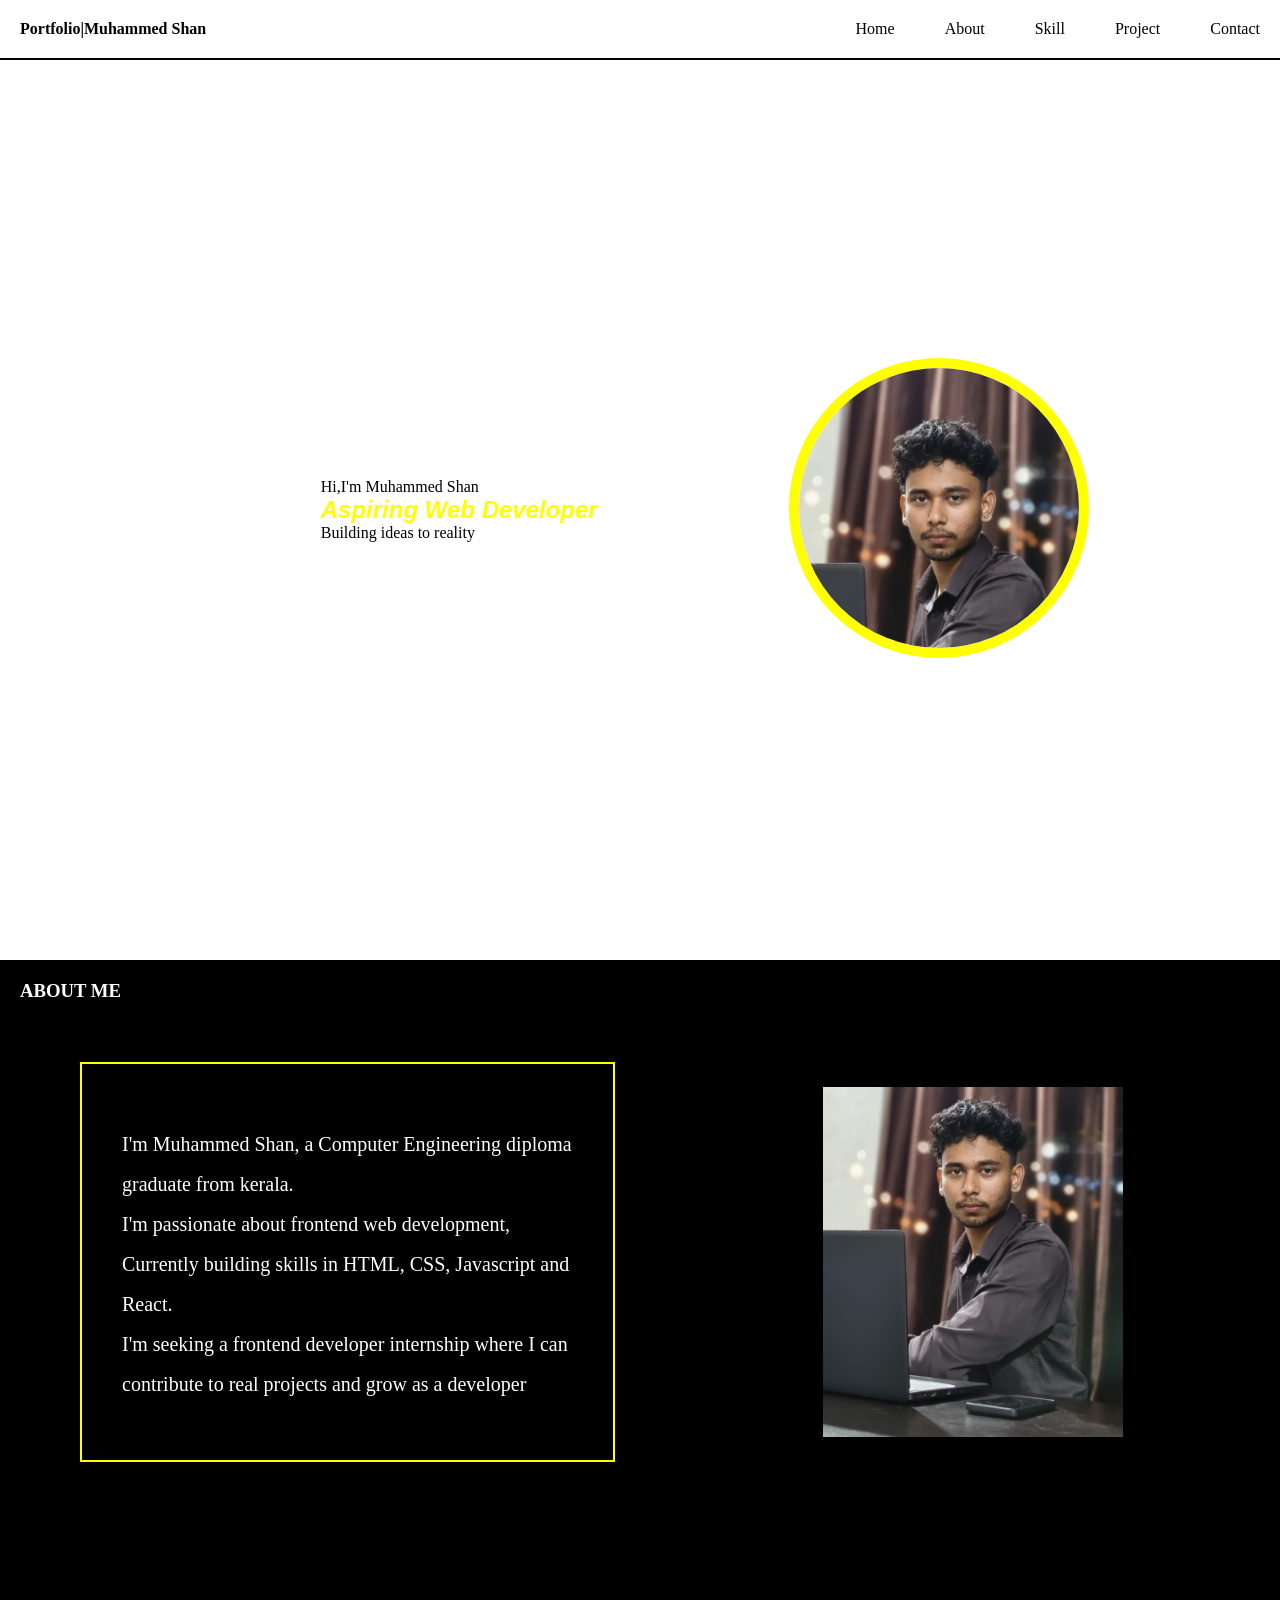
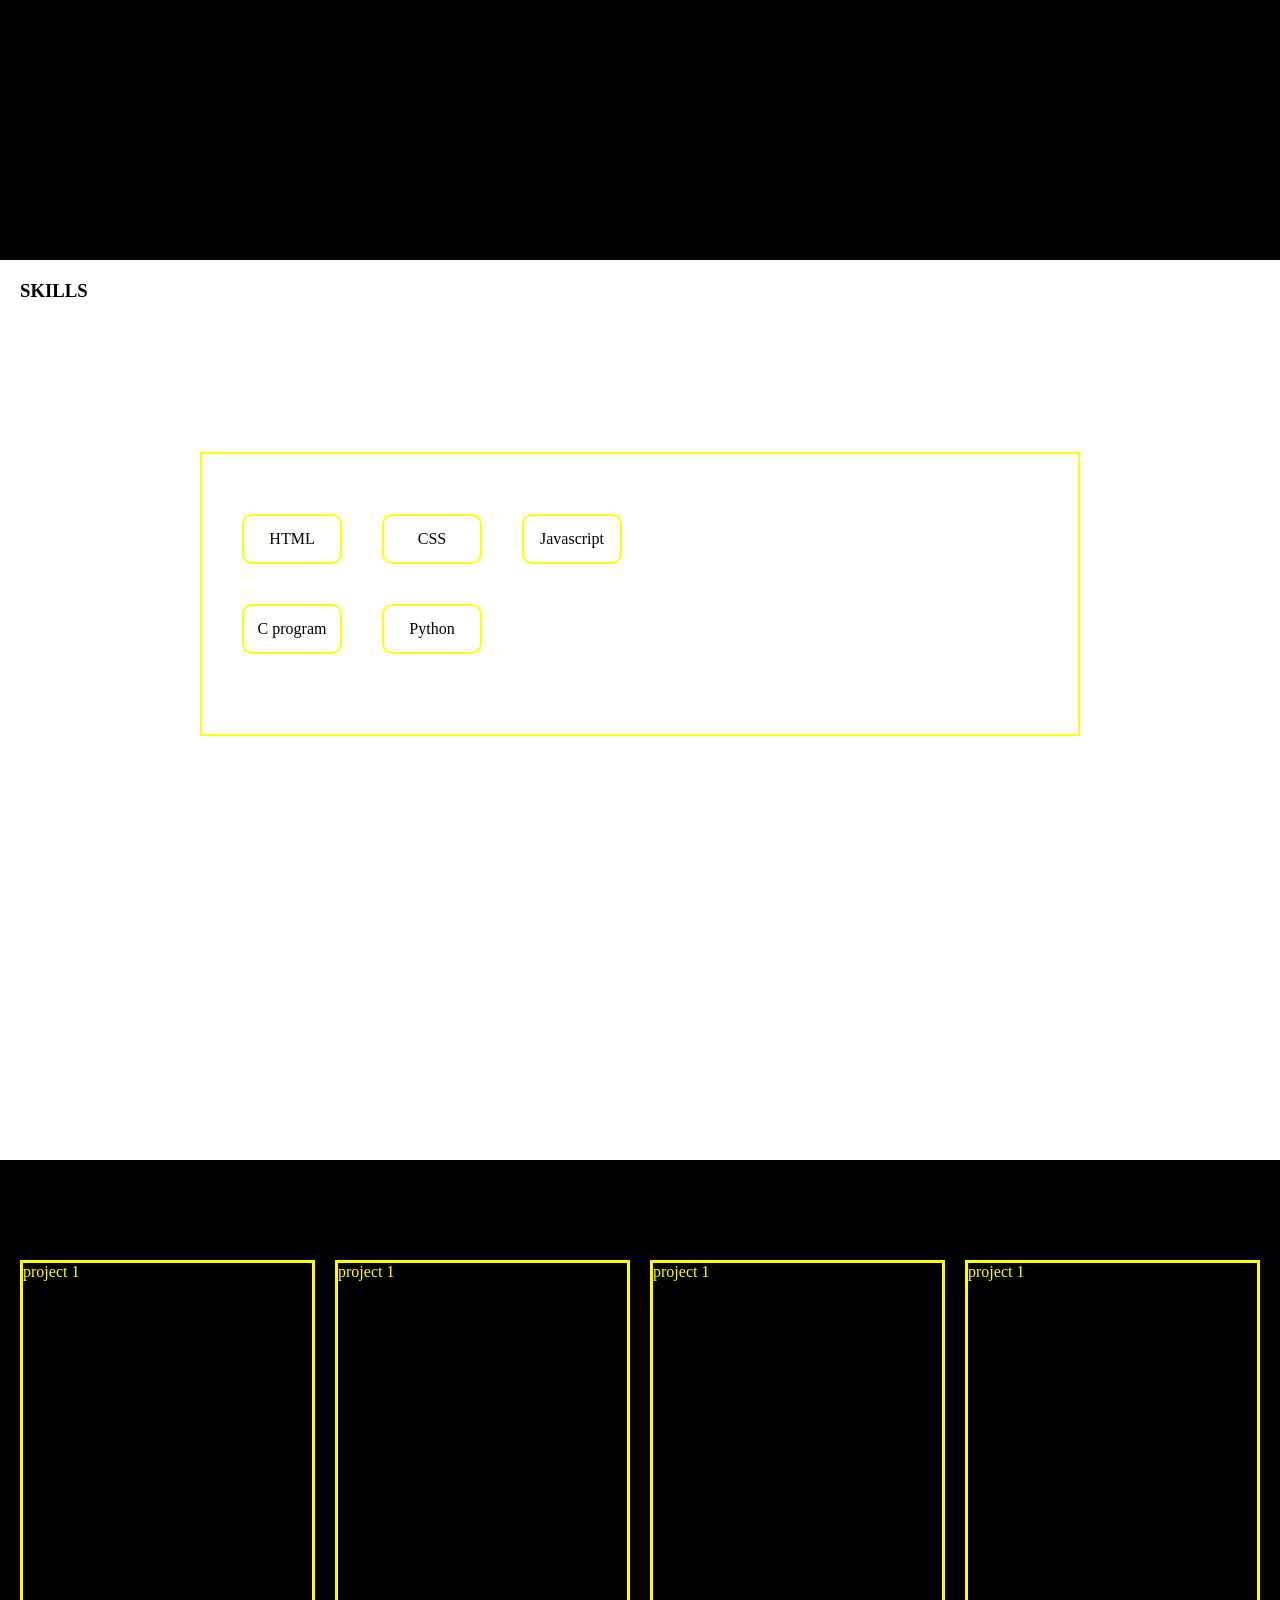
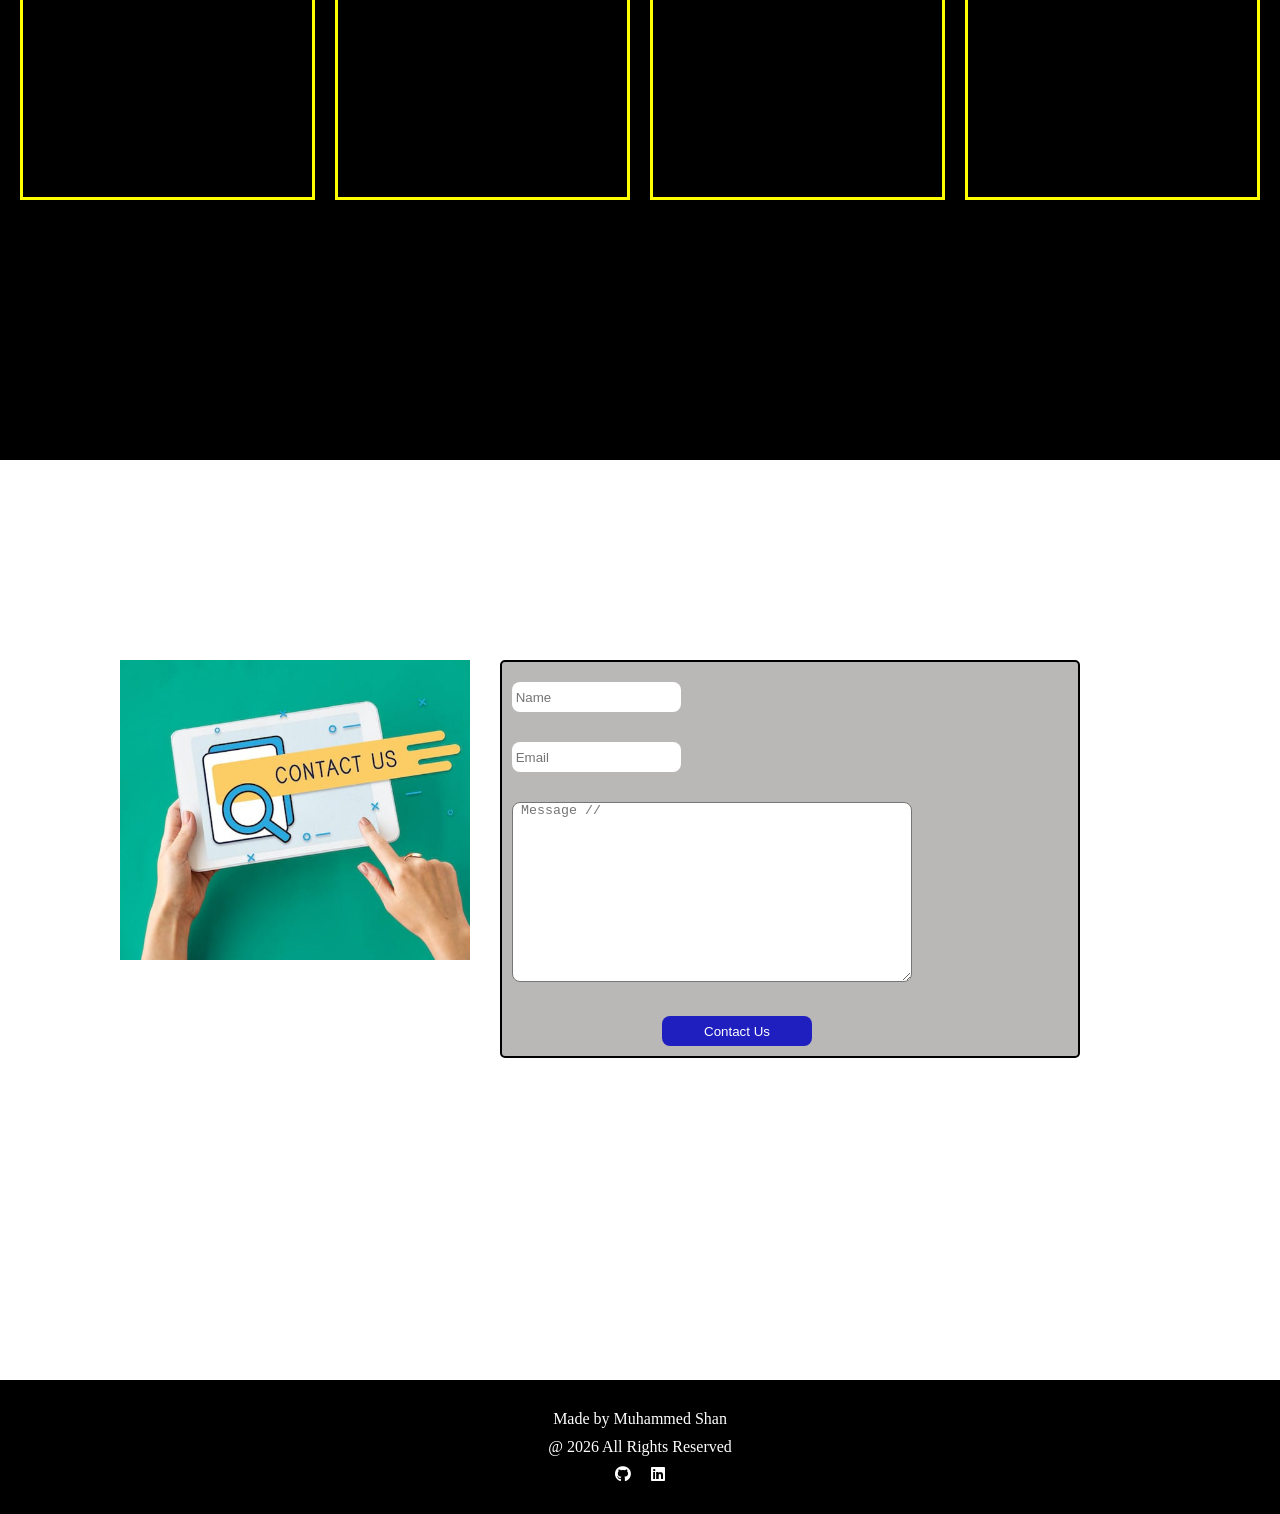
==== index.html @ 41d96da4 "Frist portfolio website B" ====
<!DOCTYPE html>
<html lang="en">
<head>
    <meta charset="UTF-8">
    <meta name="viewport" content="width=device-width, initial-scale=1.0">
    <title>Portfolio</title>
    <link rel="stylesheet" href="./stylee.css">
    <link rel="stylesheet" href="https://cdnjs.cloudflare.com/ajax/libs/font-awesome/6.5.2/css/all.min.css">
</head>
<body>
    <header class="header">
        <div class="logo">Portfolio|Muhammed Shan</div>
        <nav>
            <div>
                <ul class="nav-links">
                    <li> <a href="#home">Home</a></li>
                     <li> <a href="#about">About</a></li>
                      <li> <a href="#skills">Skill</a></li>
                       <li> <a href="#project">Project</a></li>
                        <li> <a href="#contact">Contact</a></li>

                </ul>
            </div>
        </nav>
    </header>
    <main>

    <section class="hero" id="hero">
        <div class="hero-content">
             <p>Hi,I'm Muhammed Shan</p>
        <h1 class="hero-h">Aspiring Web Developer</h1> 
        <P>Building ideas to reality</P>
        </div>
        <div class="image-hero">
         <img src="images/hero.jpg" alt="profile">
        </div>
    </section>

    <section class="about" id="about">
         <h3>ABOUT ME</h3>
         <div class="about-container">

             <div class="about-dis">
       <P> I'm Muhammed Shan, a Computer Engineering diploma graduate from kerala.</P>
       <p>I'm passionate about frontend web development, Currently building skills in HTML, CSS, Javascript and React.</p>
       <p>I'm seeking a frontend developer internship where I can contribute to real projects and grow as a developer</p>
      
       </div>
   
        <div class="about-image">
           <img  src="images/about.jpeg" alt="about">
       </div>

    </div>
       
    </section>

    <section class="skill" id="skills">
        <h3> SKILLS</h3>
        <div class="skill-menu">
            <div class="skill-item">HTML</div>
              <div class="skill-item">CSS</div>
              <div class="skill-item">Javascript</div>
              <div class="skill-item">C program</div>
              <div class="skill-item">Python</div>
              
              

        </div>
    </section>

    <section class="project" id="project">
    <div class="project-menu">
        <div class="project-item">project 1</div>
        <div class="project-item">project 1</div>
        <div class="project-item">project 1</div>
        <div class="project-item">project 1</div>
    </div>
    </section>

    <section class="contact" id="contact">
        <div class="contact-container">
            <div class="contact-image">
              <img src="images/contact.jpeg" alt="contact">
            </div>
            <div class="contact-content">
              <div class="contact-item"><input type="text" placeholder=" Name"></div>  
              <div class="contact-item"><input type="email" placeholder=" Email"></div>  
              <div class="contact-item"><textarea placeholder=" Message //"></textarea></div>  
              <div class="contact-item"><button>Contact Us</button></div>

            </div>
        </div>

    </section>
    </main>
    
    <footer class="footer" id="footer">
        <p>Made by Muhammed Shan</p>
        <p>@ 2026 All Rights Reserved</p>
        <div class="footer-links">
            <a href="#"><i class="fa-brands fa-github"></i></a>
            <a href="https://www.linkedin.com/in/shan-muhammed-"><i class="fa-brands fa-linkedin"></i></a>
        </div>
    </footer>

    
    
</body>
</html>
---- stylee.css ----
html{
    scroll-behavior: smooth;
}

*{
    margin: 0;
    padding: 0;
    box-sizing: border-box;
}

a{
    text-decoration: none;
    color: black;
     transition: all 0.3s ease;
     overflow: hidden;
     
}

a:hover{
    color: grey;
    /* font-size: bold; */
     padding: 5px 10px;
    border-radius: 5px;
    border: 1px black;
    
   
}
nav ul {
    display: flex;
    gap: 50px;
    list-style: none;
}

.logo{
    font-weight: bold;
    
    
}

 header{
    position: sticky;
    top: 0;
    z-index: 1000;
    background-color: white;
   display: flex;
   justify-content: space-between;
   align-items: center;
   padding: 20px;
   border-bottom: 2px black solid ;
}
#hero{

    min-height: 100vh;
    display: grid;
    grid-template-columns: auto auto;
    /* padding: 10px; */
    column-gap: 10px;
    place-items: center;
}
.hero-content{
    padding-left: 50px;
    margin-left: 180px;
}
.hero-h{
   
    color: yellow;
    font-family: 'Gill Sans', 'Gill Sans MT', Calibri, 'Trebuchet MS', sans-serif; 
    font-weight: bold;
    font-style: italic;
}
h3{
    padding: 20px;
}

.image-hero img{
    margin-right: 100px;
    width: 300px;
    height: 300px;
    object-fit: cover;
    border-radius: 50%;
    border: 10px yellow solid;
    transition: all 0.3s ease;
    overflow: hidden;
}
.image-hero img:hover{
    transform: scale(1.5)
}
#about{
    /* padding: 40px 0; */
    background-color: black;
    color: white;
    min-height: 100vh;

}
.about-container{
    display: grid;
    grid-template-columns: 1fr 1fr;
    column-gap:  50px;
    align-items: center;
    padding-top: 40px;  
}
.about-image img{
   width: 300px;
    height: 350px;
    object-fit: cover;
    
}

.about-dis {
    /* font-size:20px ; */
    margin-left: 80px;
   padding: 40px;
   padding-top: 60px;
   border: 2px  yellow solid;
   height: 400px;
}
.about-dis p{
    line-height: 2;
    font-size: 20px;
    transition: all 0.3s ease;
}
.about-dis p:hover{
    color: yellow;
    padding: 5px 10px;
    border-radius: 5px;
}
.about-image{
    display: flex;
    justify-content: center;
    align-items: center;
}
#skills{
    min-height: 100vh;
}


.skill-menu{
    margin: 130px 200px ;
    border: 2px solid yellow;
    padding: 60px 60px 40px 40px;
    display: grid;
    grid-template-columns: 100px 100px 100px;
    grid-template-rows: auto auto auto;
    row-gap: 40px;
    column-gap: 40px;
    align-content: center;
}

.skill-item{
    min-width: 40px;
    min-height: 50px;
    border:2px solid yellow;
    border-radius: 10px;
    display: flex;
    justify-content: center;
    align-items: center;
    transition: all ease 0.3s;

}
.skill-item:hover{
      background-color: yellow;
      color: grey;
      scale: calc(1.5);
}

#project{
     min-height: 100vh;
     background-color: black;
     color: yellow;
     padding: 80px 0;
}
.project-menu{
    margin: 20px;
    display: grid;
    grid-template-columns: auto auto auto auto;
    column-gap: 20px;
}

.project-item{
    border: 3px solid yellow;
    min-height: 60vh;
}

#contact{
    min-height: 100vh;
}

.contact-container{
    padding: 200px 200px 200px 120px;
    display: grid;
    grid-template-columns: 1fr 2fr;
    column-gap: 30px;
}
.contact-content{
   background-color: rgba(119, 114, 114, 0.507);
    border: 2px black solid;
    border-radius: 5px;
    min-width: 150px;
    min-height: 250px;
}

.contact-item{
    padding-top: 20px;
    padding-left: 10px;
    padding-bottom: 10px;
    /* display: flex;
    justify-content: center; */
    
}
.contact-image img{
     width: 350px;
    height: 300px;
    object-fit: cover;
    transition: all 2s ease-out;
}
.contact-image img:hover{
  transform: rotateY(360deg);
}

input{
    min-width: 100px;
    min-height: 30px;
    border-radius: 8px;
    border: none;
}
textarea{
    min-width: 400px;
    min-height: 180px;
    border-radius: 8px;
}
button{
     border-radius: 8px;
      border: none;
    margin-left: 150px;
    min-width: 150px;
    min-height:30px ;
    background-color: rgb(31, 31, 192);
    color: white;
    transition: all ease 0.3s;
}
button:active{
    background-color: grey;
}

footer{
    background-color: black;
    color: white;
    text-align: center;
    padding: 30px 20px;
    margin-top: 20px;

}

footer p{
    margin-bottom: 10px;
}

.footer-links{
    display: flex;
    justify-content: center;
    gap: 20px;
    margin-top: 10px;
}

.footer-links a{
    color: white;
    text-decoration: none;
    transition: all o.3s ease;
}

.footer-links a:hover{
       color: blue;
}

@media (max-width: 768px) {
    .nav-links{
        display: none;
    }
    #hero{
        grid-template-columns: 1fr;
        gap: 30px;
    }
    .hero-content{
        margin: auto;
    }
    .about-container{
        display: grid;
        grid-template-columns: 1fr;
        gap: 30px;
    }
    .about-dis{
        width: auto;
    }
    .skill-menu{
        grid-template-columns: 1fr;
    }
    .project-menu{
        grid-template-columns: 1fr;
        gap: 30px;
    }
    .contact-container{
         grid-template-columns: 1fr;
        gap: 30px;
    }
    .contact-content{
        width: auto;
    }
    textarea{
        min-width: 100px;
    }
    button{
        margin-left: 30px;
    }
}
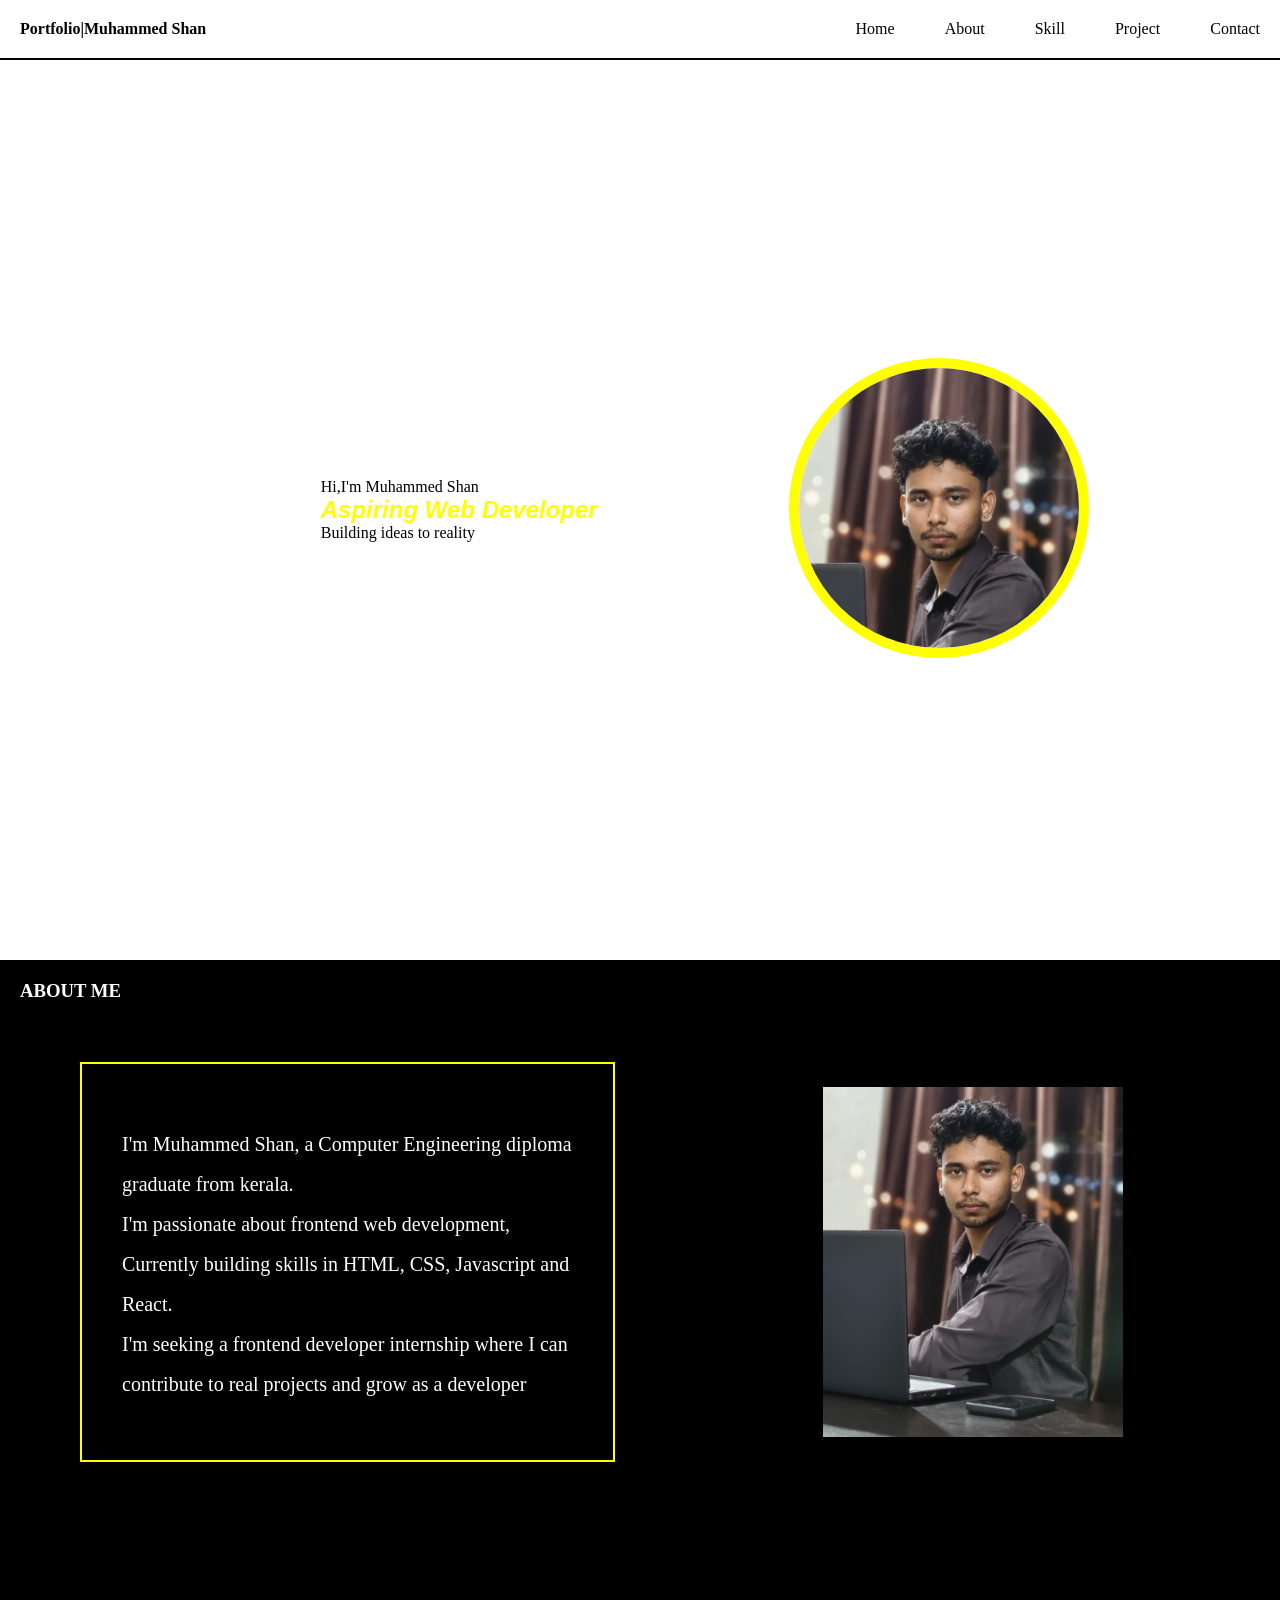
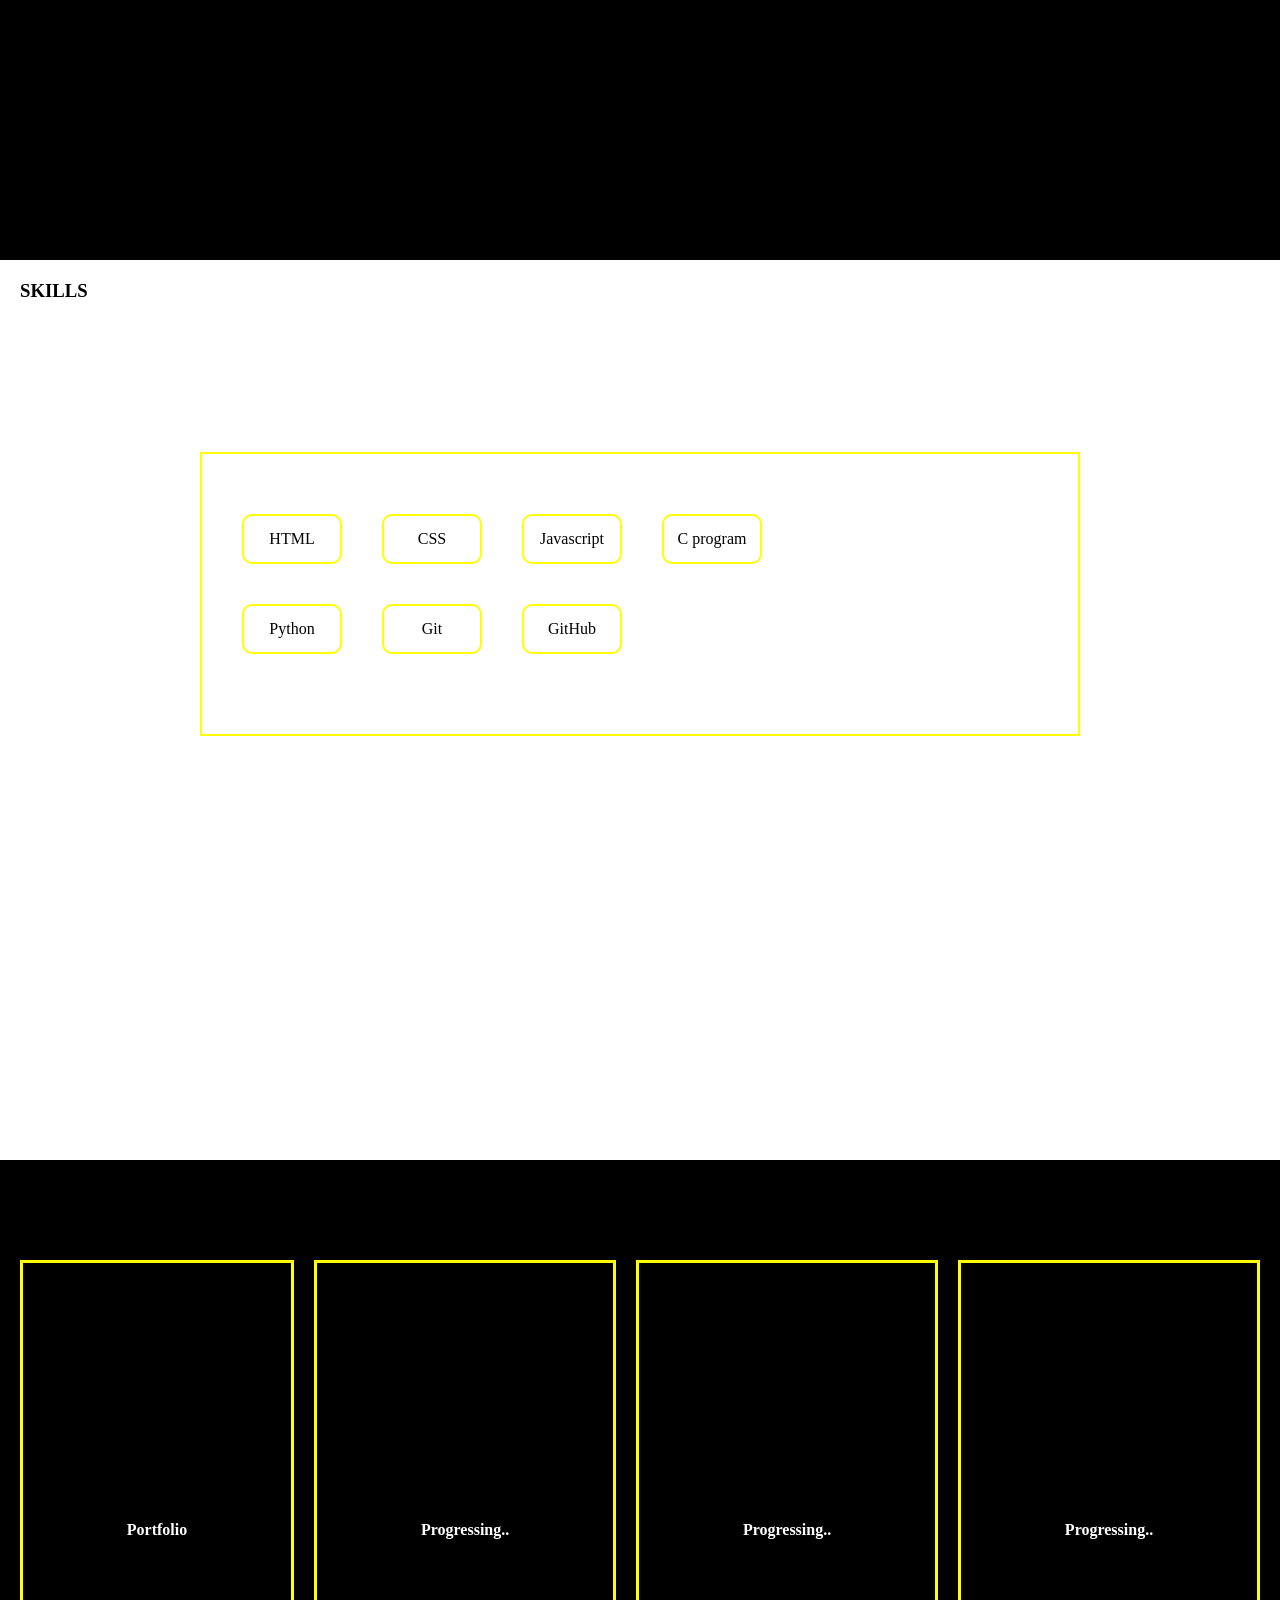
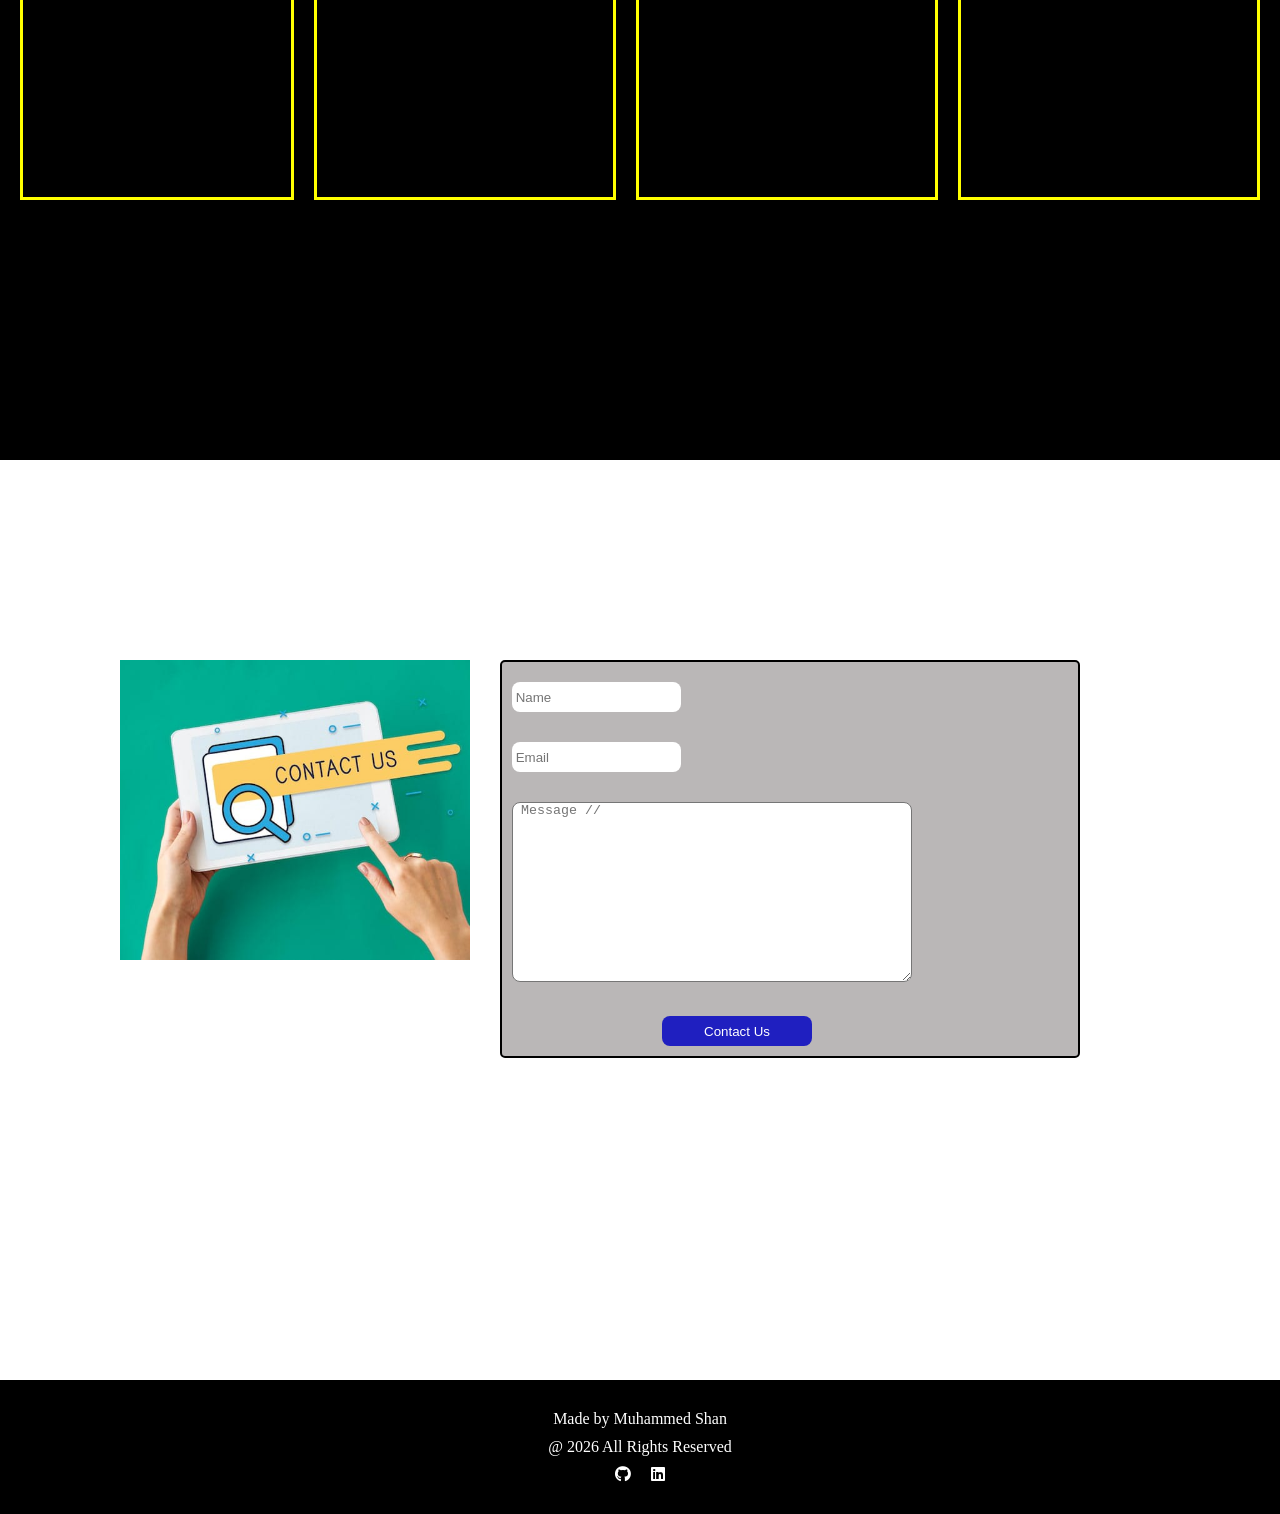
==== commit aadf3478: "To modified project section. And  add a project portfolio" ====
--- a/index.html
+++ b/index.html
@@ -63,6 +63,8 @@
               <div class="skill-item">Javascript</div>
               <div class="skill-item">C program</div>
               <div class="skill-item">Python</div>
+              <div class="skill-item">Git</div>
+              <div class="skill-item">GitHub</div>
               
               
 
@@ -71,10 +73,10 @@
 
     <section class="project" id="project">
     <div class="project-menu">
-        <div class="project-item">project 1</div>
-        <div class="project-item">project 1</div>
-        <div class="project-item">project 1</div>
-        <div class="project-item">project 1</div>
+        <div class="project-item"><a href="https://my-protfoliocom.vercel.app/">Portfolio</a></div>
+        <div class="project-item">Progressing..</Progress></div>
+        <div class="project-item">Progressing..</div>
+        <div class="project-item">Progressing..</div>
     </div>
     </section>
 
@@ -99,7 +101,7 @@
         <p>Made by Muhammed Shan</p>
         <p>@ 2026 All Rights Reserved</p>
         <div class="footer-links">
-            <a href="#"><i class="fa-brands fa-github"></i></a>
+            <a href="https://github.com/MUHAMMED-SHAN01"><i class="fa-brands fa-github"></i></a>
             <a href="https://www.linkedin.com/in/shan-muhammed-"><i class="fa-brands fa-linkedin"></i></a>
         </div>
     </footer>
--- a/stylee.css
+++ b/stylee.css
@@ -139,7 +139,7 @@
     border: 2px solid yellow;
     padding: 60px 60px 40px 40px;
     display: grid;
-    grid-template-columns: 100px 100px 100px;
+    grid-template-columns: 100px 100px 100px 100px;
     grid-template-rows: auto auto auto;
     row-gap: 40px;
     column-gap: 40px;
@@ -179,6 +179,18 @@
 .project-item{
     border: 3px solid yellow;
     min-height: 60vh;
+    display: flex;
+    justify-content: center;
+    align-items: center;
+    color: white;
+    font-size: medium;
+    font-weight: bolder;
+
+}
+
+.project-menu a{
+    text-decoration: none;
+    color: white;
 }
 
 #contact{
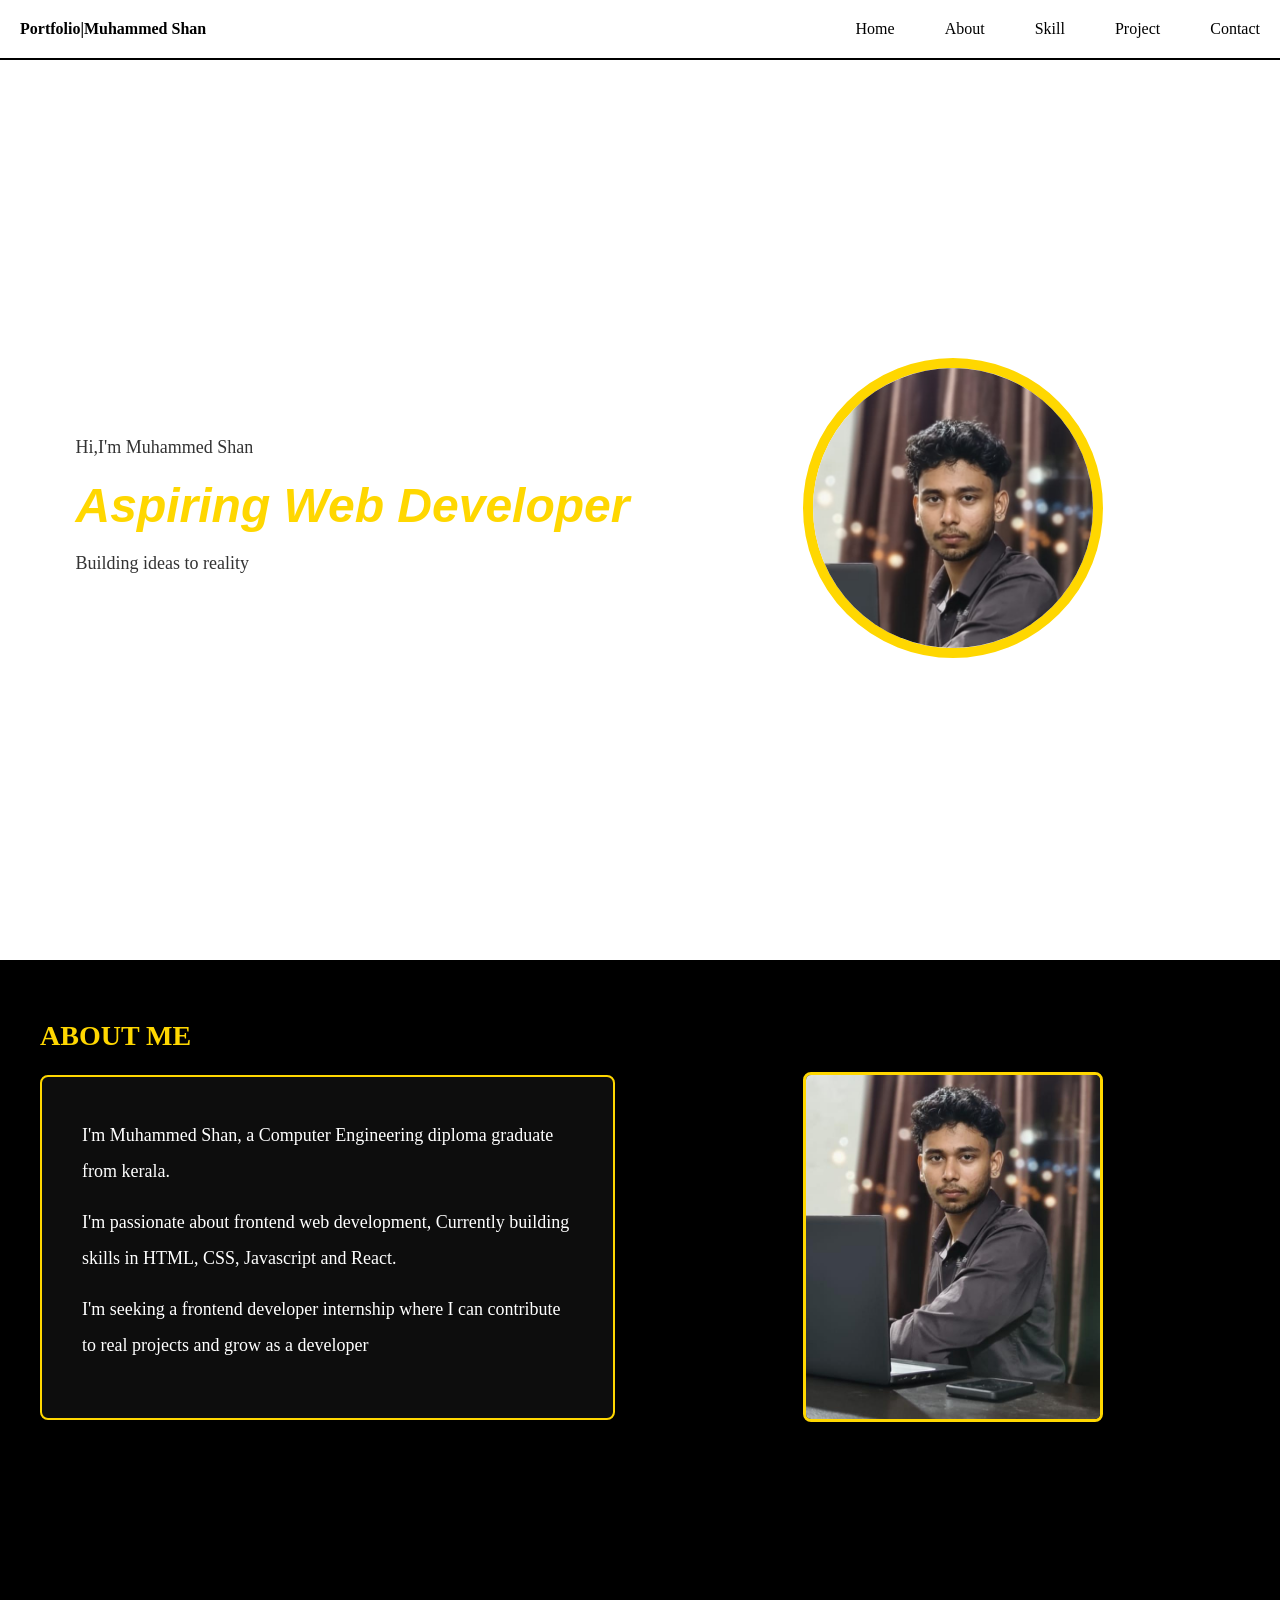
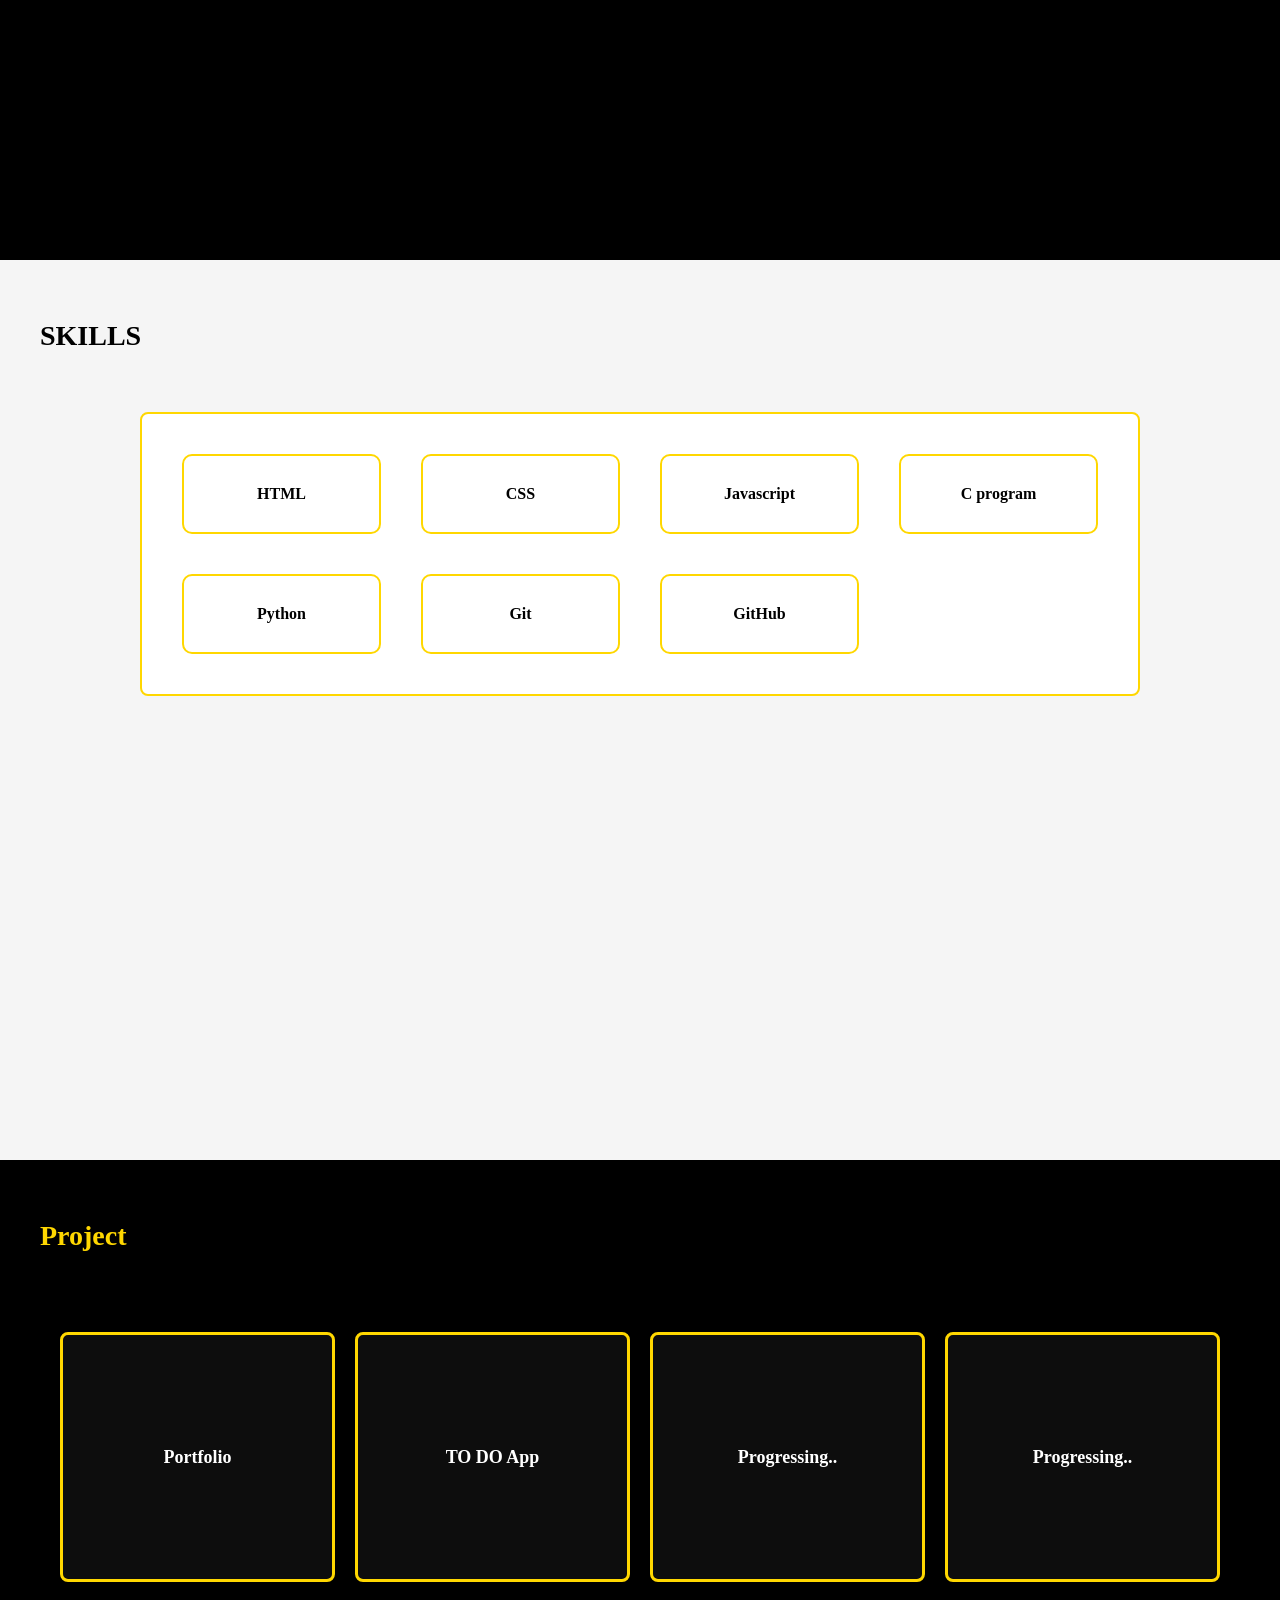
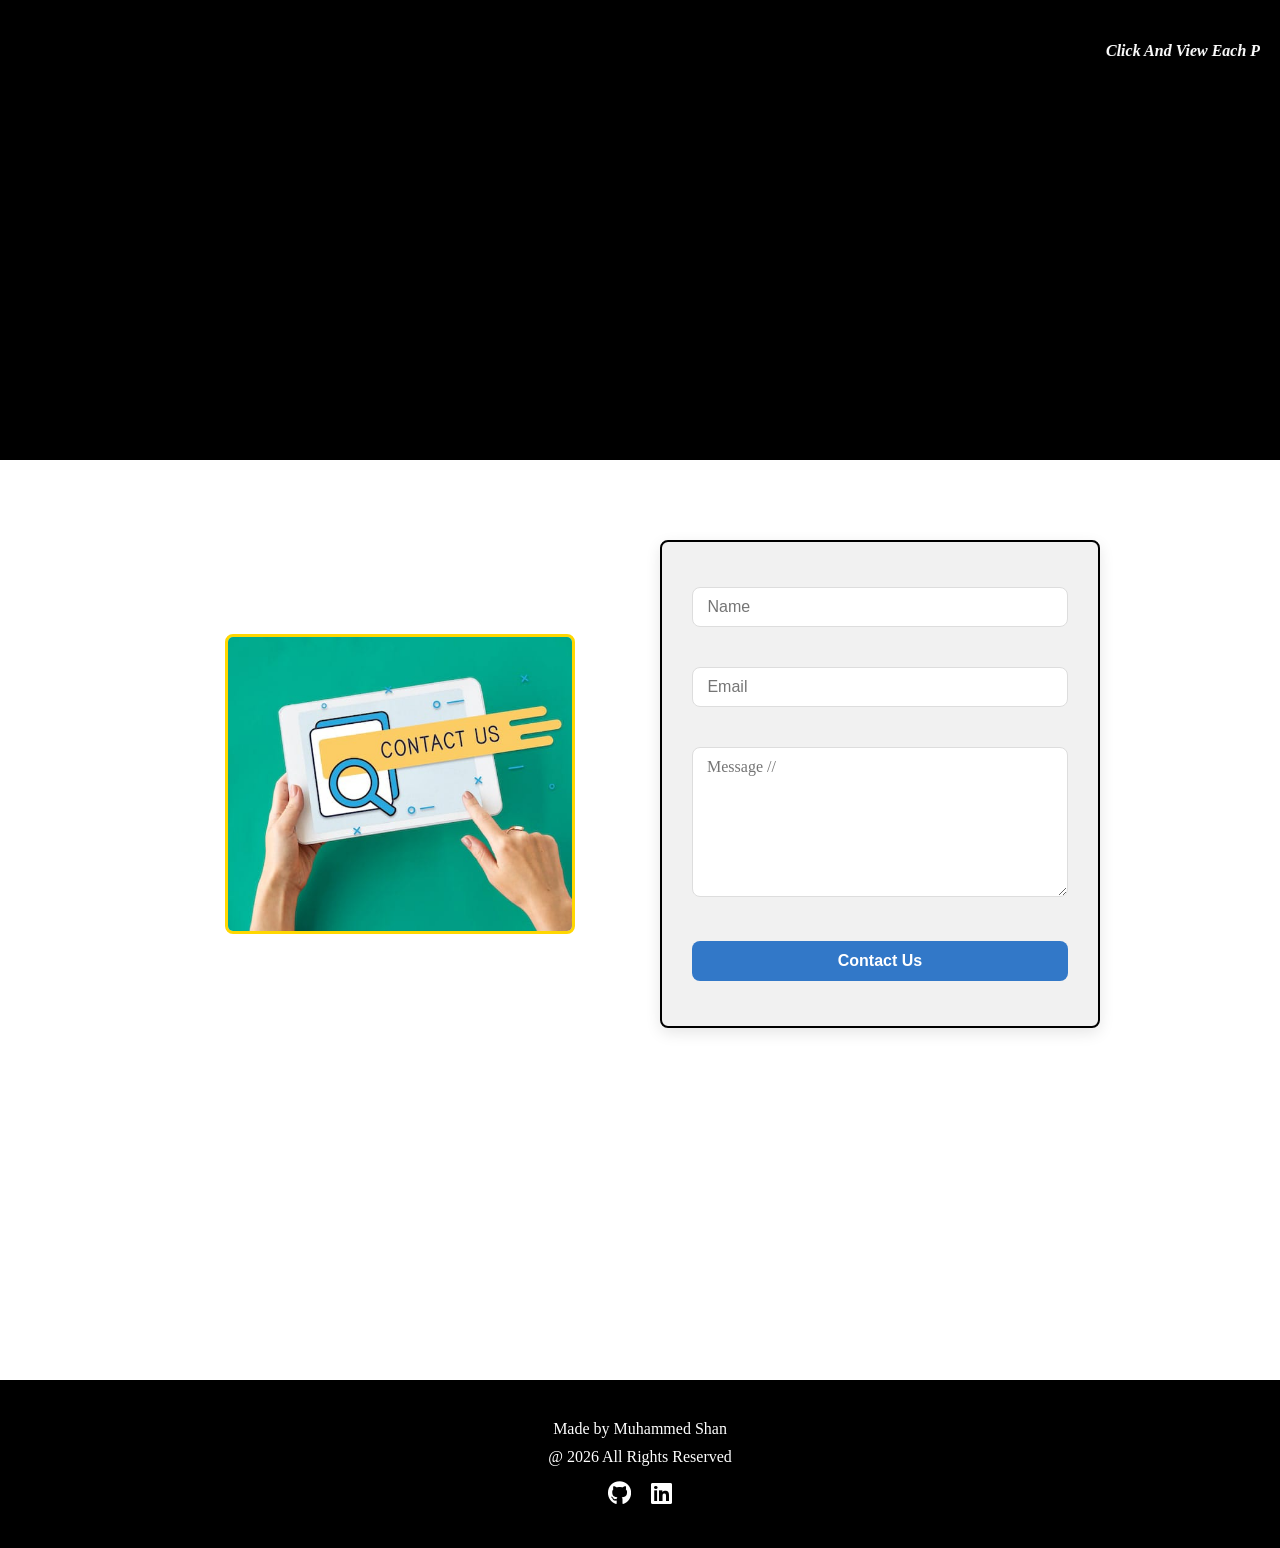
==== commit 171d0221: "change css and modified meadia query" ====
--- a/index.html
+++ b/index.html
@@ -72,11 +72,15 @@
     </section>
 
     <section class="project" id="project">
+        <h3>Project</h3>
     <div class="project-menu">
-        <div class="project-item"><a href="https://my-protfoliocom.vercel.app/">Portfolio</a></div>
-        <div class="project-item">Progressing..</Progress></div>
+        <div class="project-item"><a href="https://my-protfoliocom.vercel.app/">Portfolio</a> </div>
+        <div class="project-item"><a href="https://to-do-app-six-pearl.vercel.app/">TO DO App</a></div>
         <div class="project-item">Progressing..</div>
         <div class="project-item">Progressing..</div>
+    </div>
+    <div class="info_message">
+        <marquee direction="left"> Click And View Each Project...</marquee>
     </div>
     </section>
 
--- a/stylee.css
+++ b/stylee.css
@@ -18,13 +18,11 @@
 
 a:hover{
     color: grey;
-    /* font-size: bold; */
-     padding: 5px 10px;
+    padding: 5px 10px;
     border-radius: 5px;
     border: 1px black;
-    
-   
-}
+}
+
 nav ul {
     display: flex;
     gap: 50px;
@@ -33,294 +31,538 @@
 
 .logo{
     font-weight: bold;
-    
-    
-}
-
- header{
+}
+
+header{
     position: sticky;
     top: 0;
     z-index: 1000;
     background-color: white;
-   display: flex;
-   justify-content: space-between;
-   align-items: center;
-   padding: 20px;
-   border-bottom: 2px black solid ;
-}
+    display: flex;
+    justify-content: space-between;
+    align-items: center;
+    padding: 20px;
+    border-bottom: 2px black solid;
+}
+
 #hero{
-
     min-height: 100vh;
     display: grid;
-    grid-template-columns: auto auto;
-    /* padding: 10px; */
+    grid-template-columns: 1fr 1fr;
     column-gap: 10px;
     place-items: center;
-}
+    padding: 40px 20px;
+}
+
 .hero-content{
     padding-left: 50px;
-    margin-left: 180px;
-}
+}
+
+.hero-content p{
+    font-size: 18px;
+    margin-bottom: 10px;
+    color: #333;
+}
+
 .hero-h{
-   
-    color: yellow;
+    color: #FFD700;
     font-family: 'Gill Sans', 'Gill Sans MT', Calibri, 'Trebuchet MS', sans-serif; 
     font-weight: bold;
     font-style: italic;
-}
+    font-size: 3rem;
+    margin: 20px 0;
+}
+
 h3{
     padding: 20px;
+    font-size: 28px;
+    font-weight: bold;
+    color: #FFD700;
+}
+
+#skills h3,
+#contact h3{
+    color: black;
 }
 
 .image-hero img{
-    margin-right: 100px;
     width: 300px;
     height: 300px;
     object-fit: cover;
     border-radius: 50%;
-    border: 10px yellow solid;
-    transition: all 0.3s ease;
-    overflow: hidden;
-}
+    border: 10px #FFD700 solid;
+    transition: all 0.3s ease;
+}
+
 .image-hero img:hover{
-    transform: scale(1.5)
-}
+    transform: scale(1.1);
+    box-shadow: 0 10px 30px rgba(255, 215, 0, 0.3);
+}
+
 #about{
-    /* padding: 40px 0; */
     background-color: black;
     color: white;
     min-height: 100vh;
-
-}
+    padding: 40px 20px;
+}
+
 .about-container{
     display: grid;
     grid-template-columns: 1fr 1fr;
-    column-gap:  50px;
-    align-items: center;
-    padding-top: 40px;  
-}
+    column-gap: 50px;
+    align-items: center;
+    max-width: 1200px;
+    margin: 0 auto;
+}
+
 .about-image img{
    width: 300px;
     height: 350px;
     object-fit: cover;
-    
+    border-radius: 8px;
+    border: 3px #FFD700 solid;
+    transition: all 0.3s ease;
+}
+
+.about-image img:hover{
+    transform: scale(1.05);
+    box-shadow: 0 10px 30px rgba(255, 215, 0, 0.3);
 }
 
 .about-dis {
-    /* font-size:20px ; */
-    margin-left: 80px;
-   padding: 40px;
-   padding-top: 60px;
-   border: 2px  yellow solid;
-   height: 400px;
-}
+    padding: 40px;
+    border: 2px #FFD700 solid;
+    border-radius: 8px;
+    background-color: rgba(255, 255, 255, 0.05);
+}
+
 .about-dis p{
     line-height: 2;
-    font-size: 20px;
-    transition: all 0.3s ease;
-}
+    font-size: 18px;
+    margin-bottom: 15px;
+    transition: all 0.3s ease;
+}
+
 .about-dis p:hover{
-    color: yellow;
+    color: #FFD700;
     padding: 5px 10px;
     border-radius: 5px;
 }
+
 .about-image{
     display: flex;
     justify-content: center;
     align-items: center;
 }
+
 #skills{
     min-height: 100vh;
-}
-
+    padding: 40px 20px;
+    background-color: #f5f5f5;
+}
 
 .skill-menu{
-    margin: 130px 200px ;
-    border: 2px solid yellow;
-    padding: 60px 60px 40px 40px;
     display: grid;
-    grid-template-columns: 100px 100px 100px 100px;
-    grid-template-rows: auto auto auto;
-    row-gap: 40px;
-    column-gap: 40px;
-    align-content: center;
+    grid-template-columns: 1fr 1fr 1fr 1fr;
+    gap: 40px;
+    max-width: 1000px;
+    margin: 40px auto;
+    padding: 40px;
+    border: 2px solid #FFD700;
+    border-radius: 8px;
+    background-color: white;
 }
 
 .skill-item{
-    min-width: 40px;
-    min-height: 50px;
-    border:2px solid yellow;
+    min-width: 80px;
+    min-height: 80px;
+    border: 2px solid #FFD700;
     border-radius: 10px;
     display: flex;
     justify-content: center;
     align-items: center;
     transition: all ease 0.3s;
-
-}
+    font-weight: bold;
+    background-color: white;
+    cursor: pointer;
+}
+
 .skill-item:hover{
-      background-color: yellow;
-      color: grey;
-      scale: calc(1.5);
+    background-color: #FFD700;
+    color: black;
+    transform: scale(1.2);
+    box-shadow: 0 8px 20px rgba(255, 215, 0, 0.4);
 }
 
 #project{
      min-height: 100vh;
      background-color: black;
-     color: yellow;
-     padding: 80px 0;
-}
+     color: white;
+     padding: 40px 20px;
+}
+
+#project h3{
+    color: #FFD700;
+}
+
 .project-menu{
-    margin: 20px;
     display: grid;
-    grid-template-columns: auto auto auto auto;
+    grid-template-columns: 1fr 1fr 1fr 1fr;
     column-gap: 20px;
+    max-width: 1200px;
+    margin: 40px auto;
+    padding: 20px;
 }
 
 .project-item{
-    border: 3px solid yellow;
-    min-height: 60vh;
+    border: 3px solid #FFD700;
+    min-height: 250px;
     display: flex;
     justify-content: center;
     align-items: center;
     color: white;
-    font-size: medium;
-    font-weight: bolder;
-
+    font-size: 18px;
+    font-weight: bold;
+    transition: all 0.3s ease;
+    border-radius: 8px;
+    background-color: rgba(255, 255, 255, 0.05);
+}
+
+.project-item:hover{
+    background-color: rgba(255, 215, 0, 0.1);
+    transform: translateY(-10px);
+    box-shadow: 0 15px 40px rgba(255, 215, 0, 0.2);
 }
 
 .project-menu a{
     text-decoration: none;
     color: white;
+    transition: all 0.3s ease;
+}
+
+.project-item:hover a{
+    color: #FFD700;
+}
+
+.info_message{
+    font-family: 'Times New Roman', Times, serif;
+    font-style: italic;
+    font-weight: bolder;
+    font-size: 1rem;
 }
 
 #contact{
     min-height: 100vh;
+    padding: 40px 20px;
+}
+
+#contact h3{
+    text-align: center;
 }
 
 .contact-container{
-    padding: 200px 200px 200px 120px;
     display: grid;
-    grid-template-columns: 1fr 2fr;
-    column-gap: 30px;
-}
+    grid-template-columns: 1fr 1fr;
+    column-gap: 40px;
+    max-width: 1000px;
+    margin: 0 auto;
+    padding: 40px;
+    align-items: center;
+}
+
 .contact-content{
-   background-color: rgba(119, 114, 114, 0.507);
+   background-color: rgba(240, 240, 240, 0.9);
     border: 2px black solid;
-    border-radius: 5px;
-    min-width: 150px;
-    min-height: 250px;
+    border-radius: 8px;
+    padding: 30px;
+    box-shadow: 0 5px 15px rgba(0, 0, 0, 0.1);
 }
 
 .contact-item{
-    padding-top: 20px;
-    padding-left: 10px;
-    padding-bottom: 10px;
-    /* display: flex;
-    justify-content: center; */
-    
-}
+    padding: 15px 0;
+}
+
+.contact-image{
+    display: flex;
+    justify-content: center;
+    align-items: center;
+}
+
 .contact-image img{
      width: 350px;
     height: 300px;
     object-fit: cover;
-    transition: all 2s ease-out;
-}
+    border-radius: 8px;
+    border: 3px #FFD700 solid;
+    transition: all 0.3s ease;
+}
+
 .contact-image img:hover{
-  transform: rotateY(360deg);
+  transform: scale(1.05);
+  box-shadow: 0 10px 30px rgba(0, 0, 0, 0.2);
 }
 
 input{
-    min-width: 100px;
-    min-height: 30px;
+    width: 100%;
+    min-height: 40px;
+    border-radius: 8px;
+    border: 1px solid #ddd;
+    padding: 10px;
+    margin-bottom: 10px;
+    font-size: 16px;
+    transition: all 0.3s ease;
+}
+
+input:focus{
+    outline: none;
+    border-color: #FFD700;
+    box-shadow: 0 0 8px rgba(255, 215, 0, 0.3);
+}
+
+textarea{
+    width: 100%;
+    min-height: 150px;
+    border-radius: 8px;
+    padding: 10px;
+    border: 1px solid #ddd;
+    font-size: 16px;
+    font-family: inherit;
+    resize: vertical;
+    transition: all 0.3s ease;
+}
+
+textarea:focus{
+    outline: none;
+    border-color: #FFD700;
+   
+}
+
+button{
+    width: 100%;
     border-radius: 8px;
     border: none;
-}
-textarea{
-    min-width: 400px;
-    min-height: 180px;
-    border-radius: 8px;
-}
-button{
-     border-radius: 8px;
-      border: none;
-    margin-left: 150px;
-    min-width: 150px;
-    min-height:30px ;
-    background-color: rgb(31, 31, 192);
+    min-height: 40px;
+    background-color: rgb(50, 120, 200);
     color: white;
-    transition: all ease 0.3s;
-}
+    transition: all 0.3s ease;
+    font-size: 16px;
+    font-weight: bold;
+    cursor: pointer;
+    margin-top: 10px;
+}
+
+button:hover{
+    background-color: rgb(30, 100, 180);
+}
+
 button:active{
-    background-color: grey;
+    background-color: rgb(20, 80, 160);
+    transform: scale(0.98);
 }
 
 footer{
     background-color: black;
     color: white;
     text-align: center;
-    padding: 30px 20px;
+    padding: 40px 20px;
     margin-top: 20px;
-
 }
 
 footer p{
     margin-bottom: 10px;
+    font-size: 16px;
 }
 
 .footer-links{
     display: flex;
     justify-content: center;
     gap: 20px;
-    margin-top: 10px;
+    margin-top: 15px;
 }
 
 .footer-links a{
     color: white;
     text-decoration: none;
-    transition: all o.3s ease;
+    transition: all 0.3s ease;
+    font-size: 24px;
 }
 
 .footer-links a:hover{
-       color: blue;
+    color: #FFD700;
+    transform: scale(1.2);
 }
 
 @media (max-width: 768px) {
-    .nav-links{
-        display: none;
-    }
+    nav ul {
+        gap: 20px;
+    }
+
     #hero{
         grid-template-columns: 1fr;
         gap: 30px;
-    }
+        padding: 20px;
+    }
+
     .hero-content{
-        margin: auto;
-    }
+        padding: 0;
+        text-align: center;
+    }
+
+    .hero-h{
+        font-size: 2rem;
+    }
+
+    .image-hero img{
+        width: 250px;
+        height: 250px;
+    }
+
+    h3{
+        font-size: 22px;
+    }
+
+    #about{
+        padding: 30px 15px;
+    }
+
     .about-container{
-        display: grid;
         grid-template-columns: 1fr;
         gap: 30px;
     }
+
     .about-dis{
-        width: auto;
-    }
+        padding: 20px;
+    }
+
+    .about-image img{
+        width: 100%;
+        max-width: 300px;
+    }
+
+    #skills{
+        padding: 30px 15px;
+    }
+
+    .skill-menu{
+        grid-template-columns: 1fr 1fr;
+        gap: 20px;
+        padding: 20px;
+        margin: 20px auto;
+    }
+
+    .skill-item{
+        min-height: 70px;
+        font-size: 14px;
+    }
+
+    #project{
+        padding: 30px 15px;
+    }
+
+    .project-menu{
+        grid-template-columns: 1fr 1fr;
+        gap: 20px;
+        padding: 10px;
+        margin: 20px auto;
+    }
+
+    .project-item{
+        min-height: 200px;
+        font-size: 16px;
+    }
+
+    #contact{
+        padding: 30px 15px;
+    }
+
+    .contact-container{
+        grid-template-columns: 1fr;
+        gap: 30px;
+        padding: 20px;
+    }
+
+    .contact-image img{
+        width: 100%;
+        max-width: 300px;
+    }
+
+    input,
+    textarea{
+        width: 100%;
+    }
+
+    button{
+        width: 100%;
+    }
+
+    footer{
+        padding: 30px 15px;
+    }
+}
+
+@media (max-width: 480px) {
+    header{
+        flex-direction: column;
+        gap: 10px;
+        padding: 15px;
+    }
+
+    .logo{
+        font-size: 14px;
+    }
+
+    nav ul{
+        flex-direction: column;
+        gap: 10px;
+        text-align: center;
+    }
+
+    nav a{
+        padding: 8px;
+    }
+
+    #hero{
+        padding: 15px;
+        min-height: 80vh;
+    }
+
+    .hero-h{
+        font-size: 1.5rem;
+    }
+
+    h3{
+        font-size: 18px;
+        padding: 15px;
+    }
+
     .skill-menu{
         grid-template-columns: 1fr;
-    }
+        gap: 15px;
+        padding: 15px;
+    }
+
     .project-menu{
         grid-template-columns: 1fr;
-        gap: 30px;
-    }
+        gap: 15px;
+        padding: 5px;
+    }
+
     .contact-container{
-         grid-template-columns: 1fr;
-        gap: 30px;
-    }
+        padding: 15px;
+        gap: 20px;
+    }
+
     .contact-content{
-        width: auto;
-    }
-    textarea{
-        min-width: 100px;
-    }
+        padding: 15px;
+    }
+
+    input,
+    textarea,
     button{
-        margin-left: 30px;
-    }
-}
+        font-size: 14px;
+    }
+
+    .footer-links a{
+        font-size: 20px;
+    }
+}
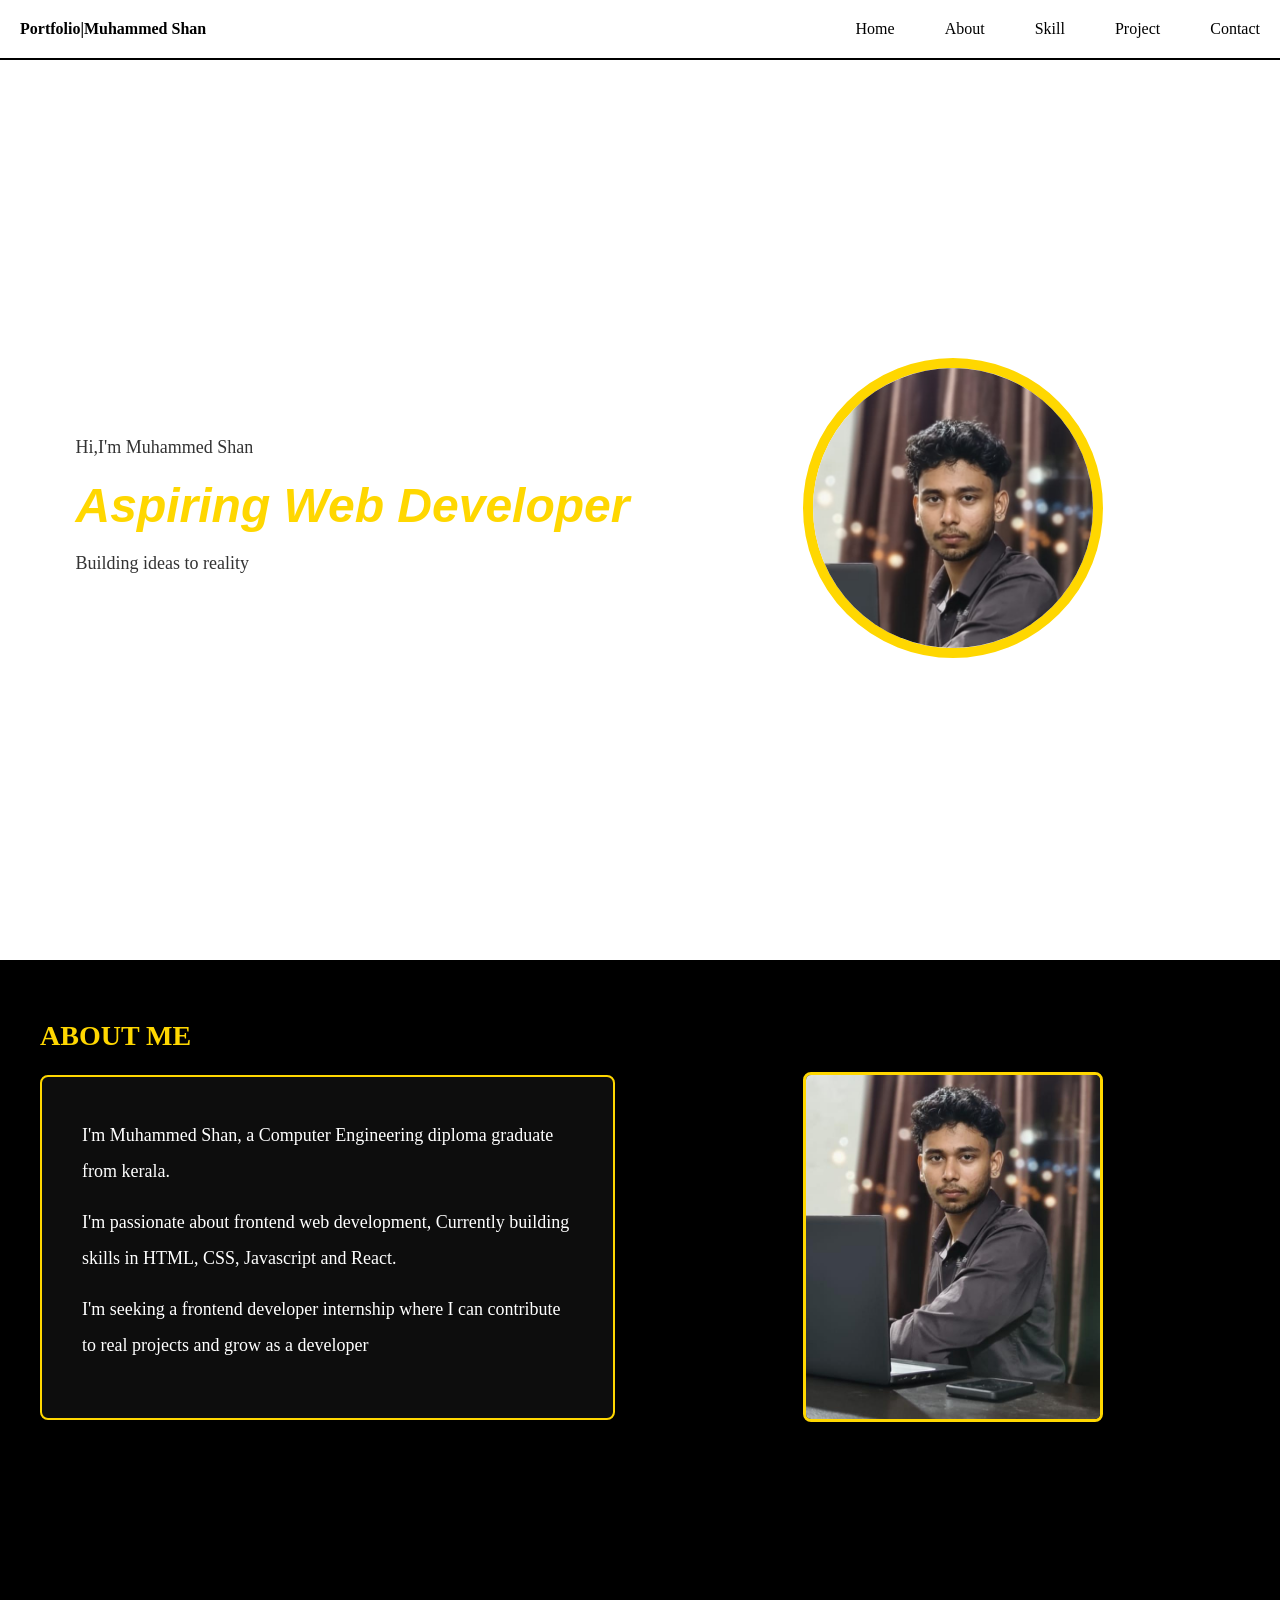
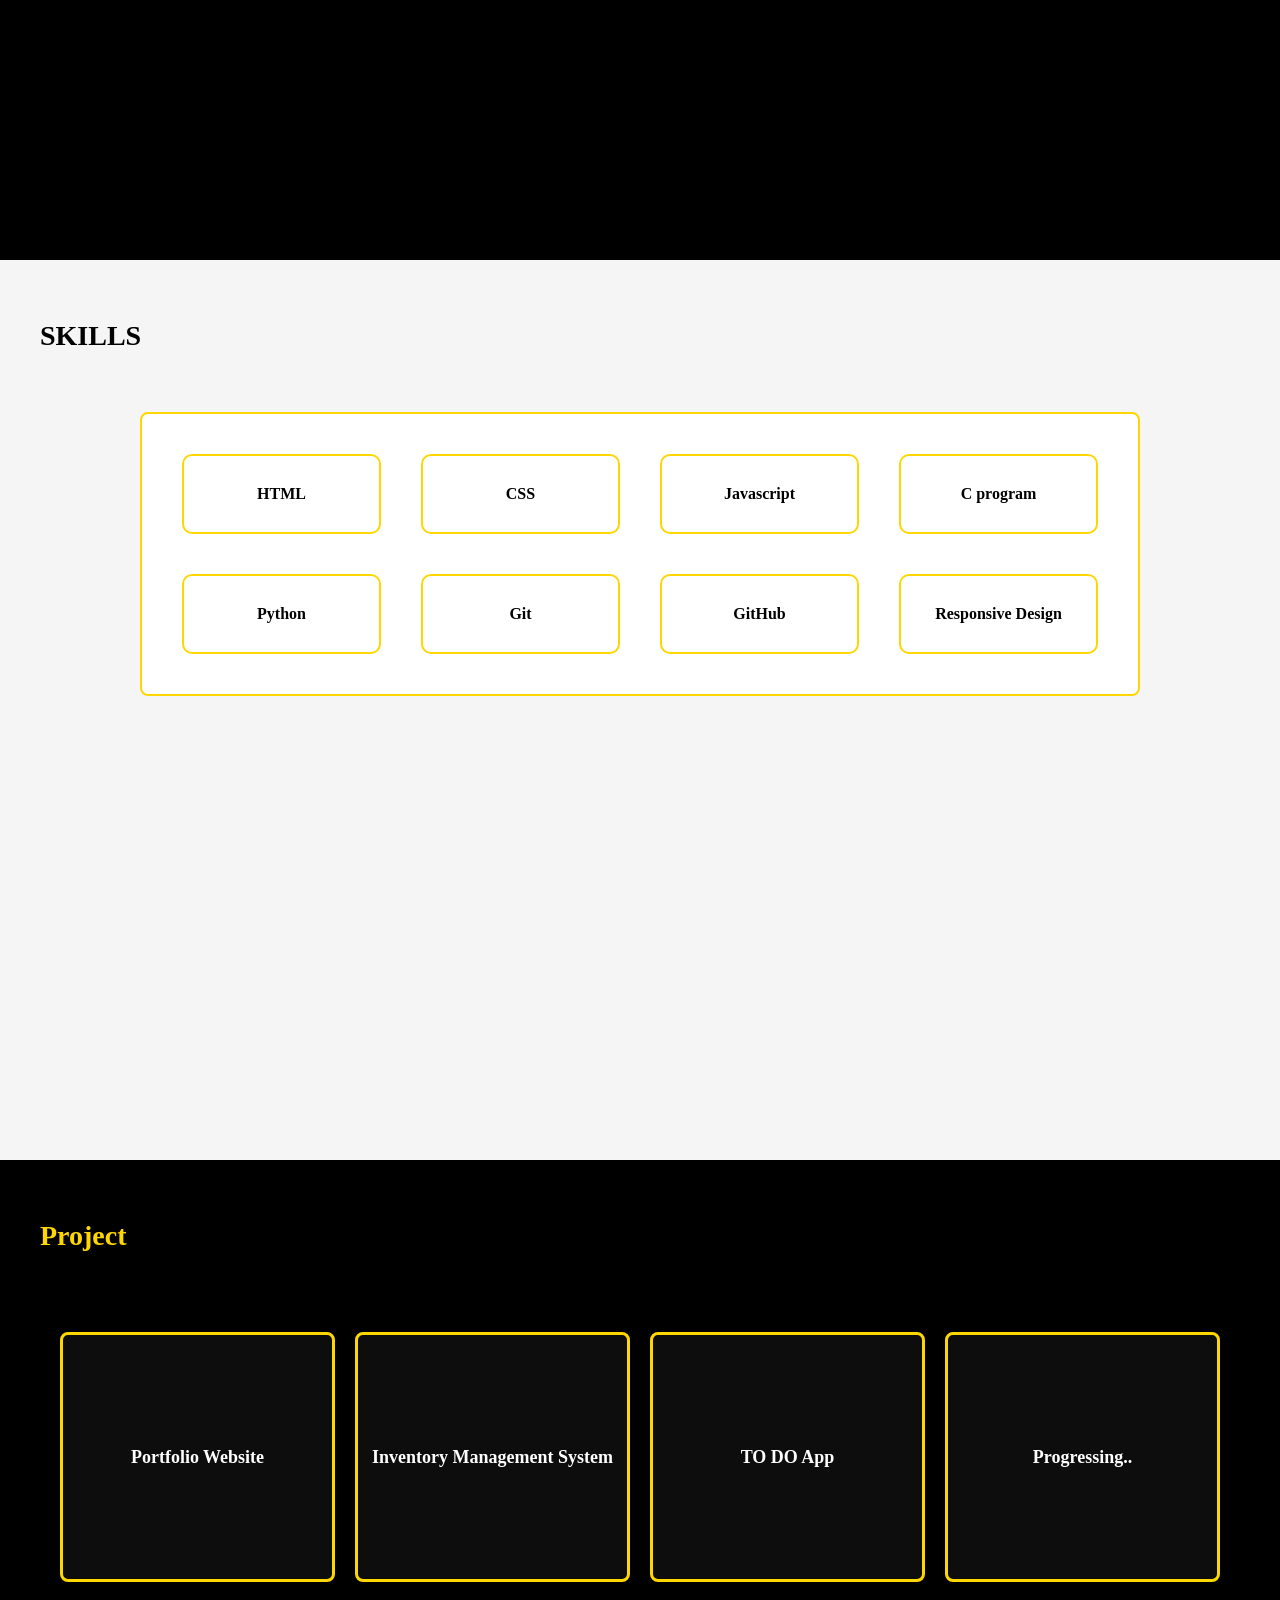
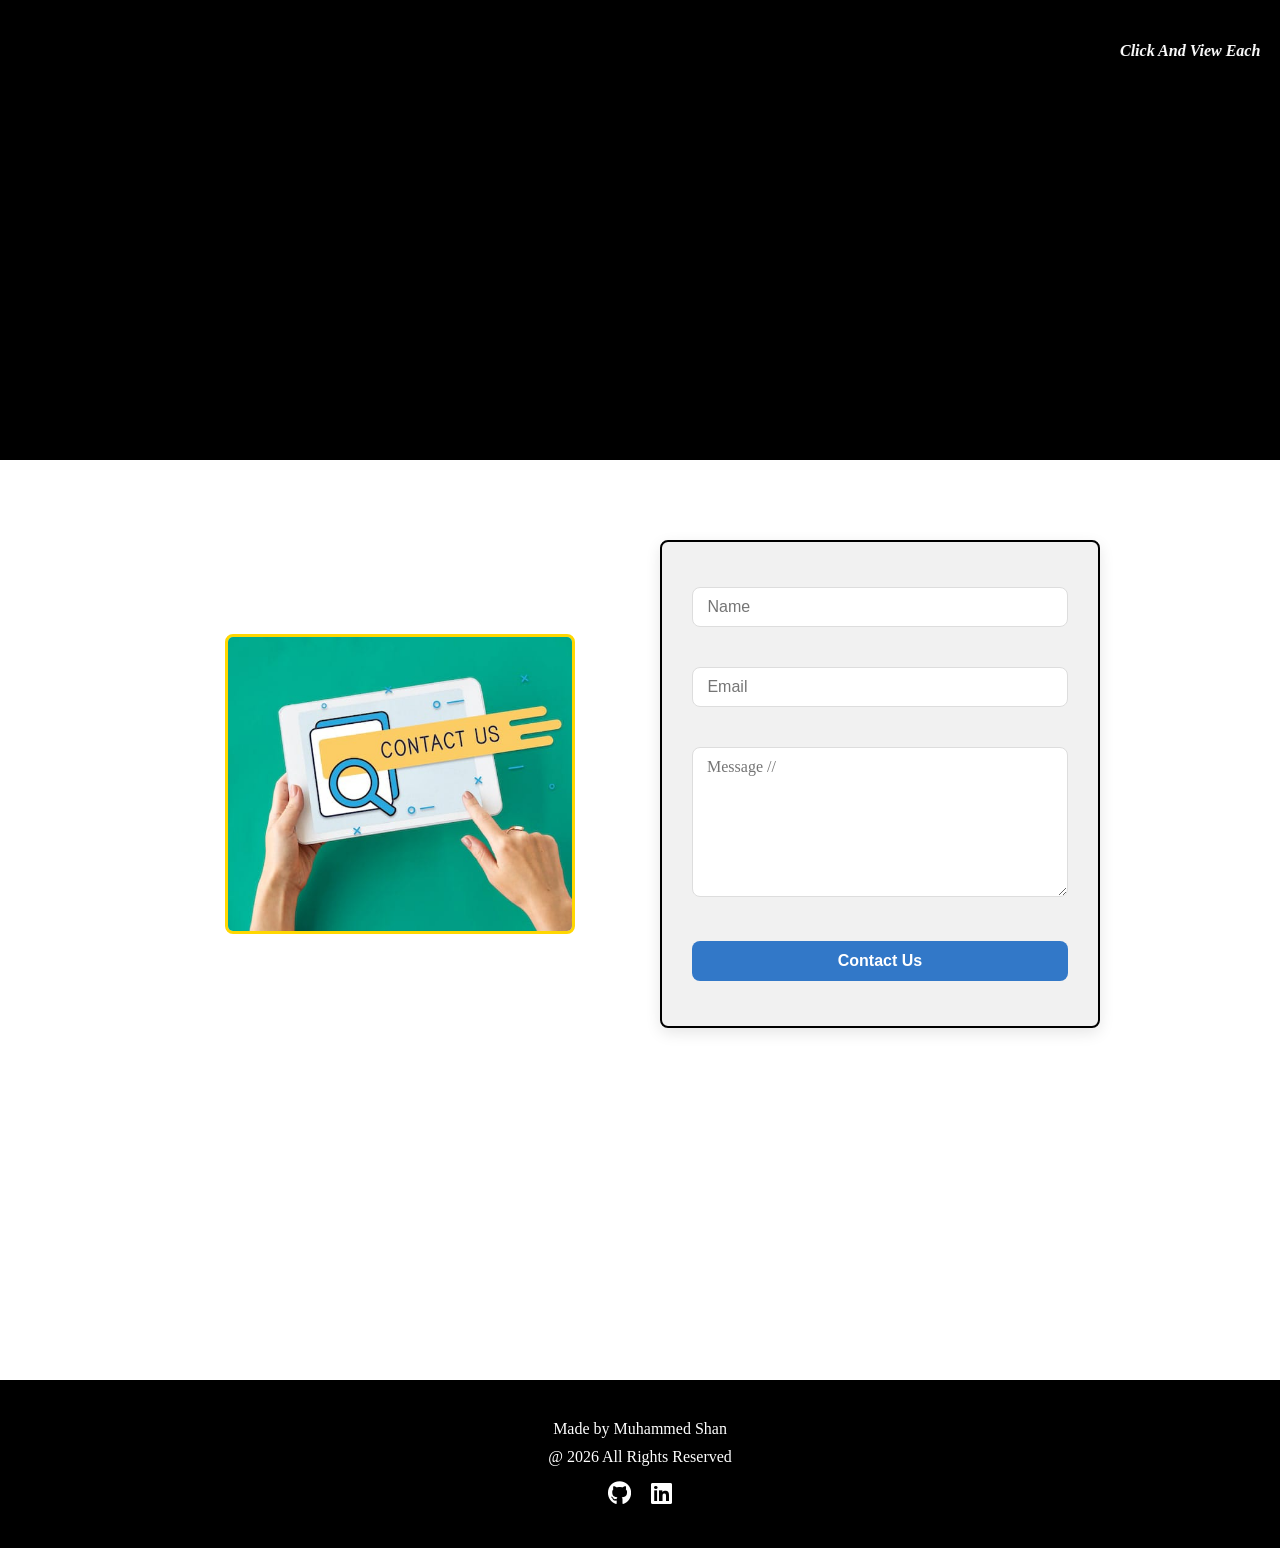
==== commit 56d3a8a8: "Add new project and skills" ====
--- a/index.html
+++ b/index.html
@@ -65,6 +65,7 @@
               <div class="skill-item">Python</div>
               <div class="skill-item">Git</div>
               <div class="skill-item">GitHub</div>
+               <div class="skill-item">Responsive Design</div>
               
               
 
@@ -74,9 +75,9 @@
     <section class="project" id="project">
         <h3>Project</h3>
     <div class="project-menu">
-        <div class="project-item"><a href="https://my-protfoliocom.vercel.app/">Portfolio</a> </div>
+        <div class="project-item"><a href="https://my-protfoliocom.vercel.app/">Portfolio Website</a> </div>
+        <div class="project-item"><a href="https://inventory-management-system-sable-nu.vercel.app/">Inventory Management System</a></div>
         <div class="project-item"><a href="https://to-do-app-six-pearl.vercel.app/">TO DO App</a></div>
-        <div class="project-item">Progressing..</div>
         <div class="project-item">Progressing..</div>
     </div>
     <div class="info_message">
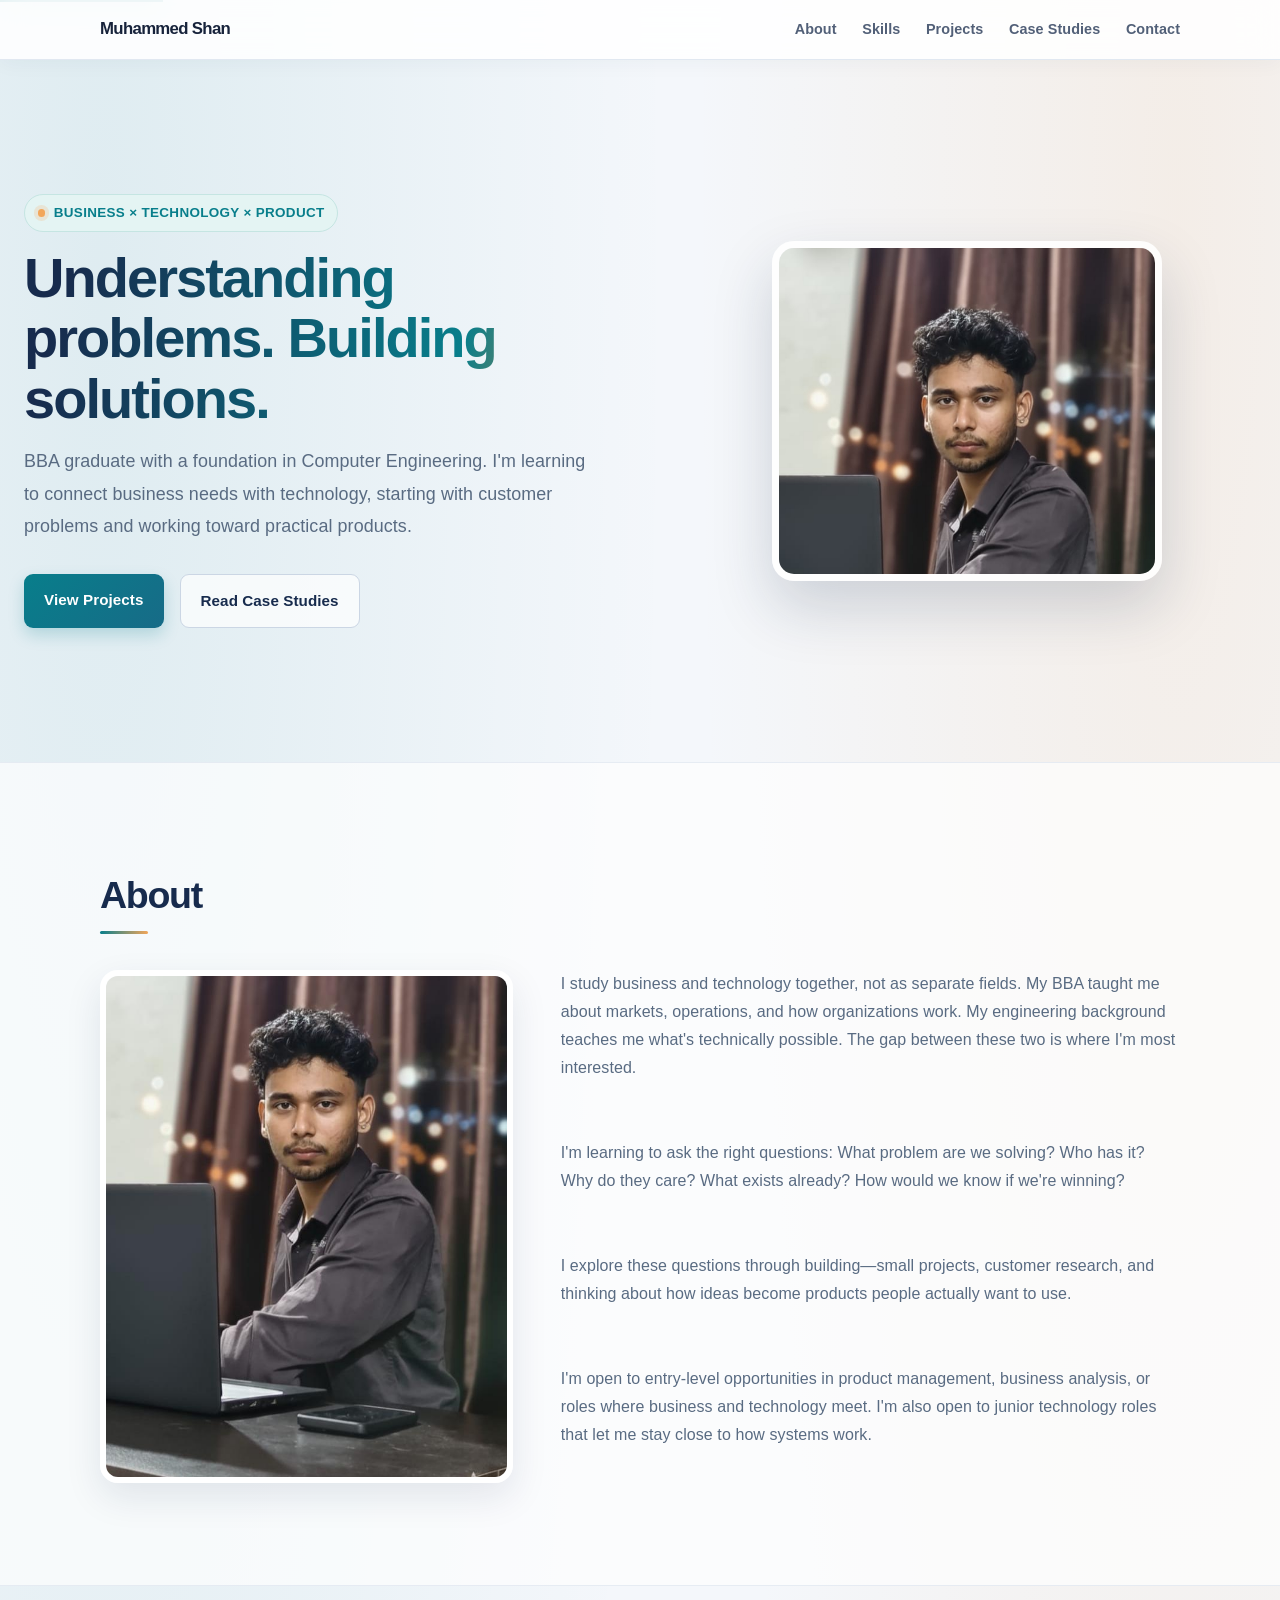
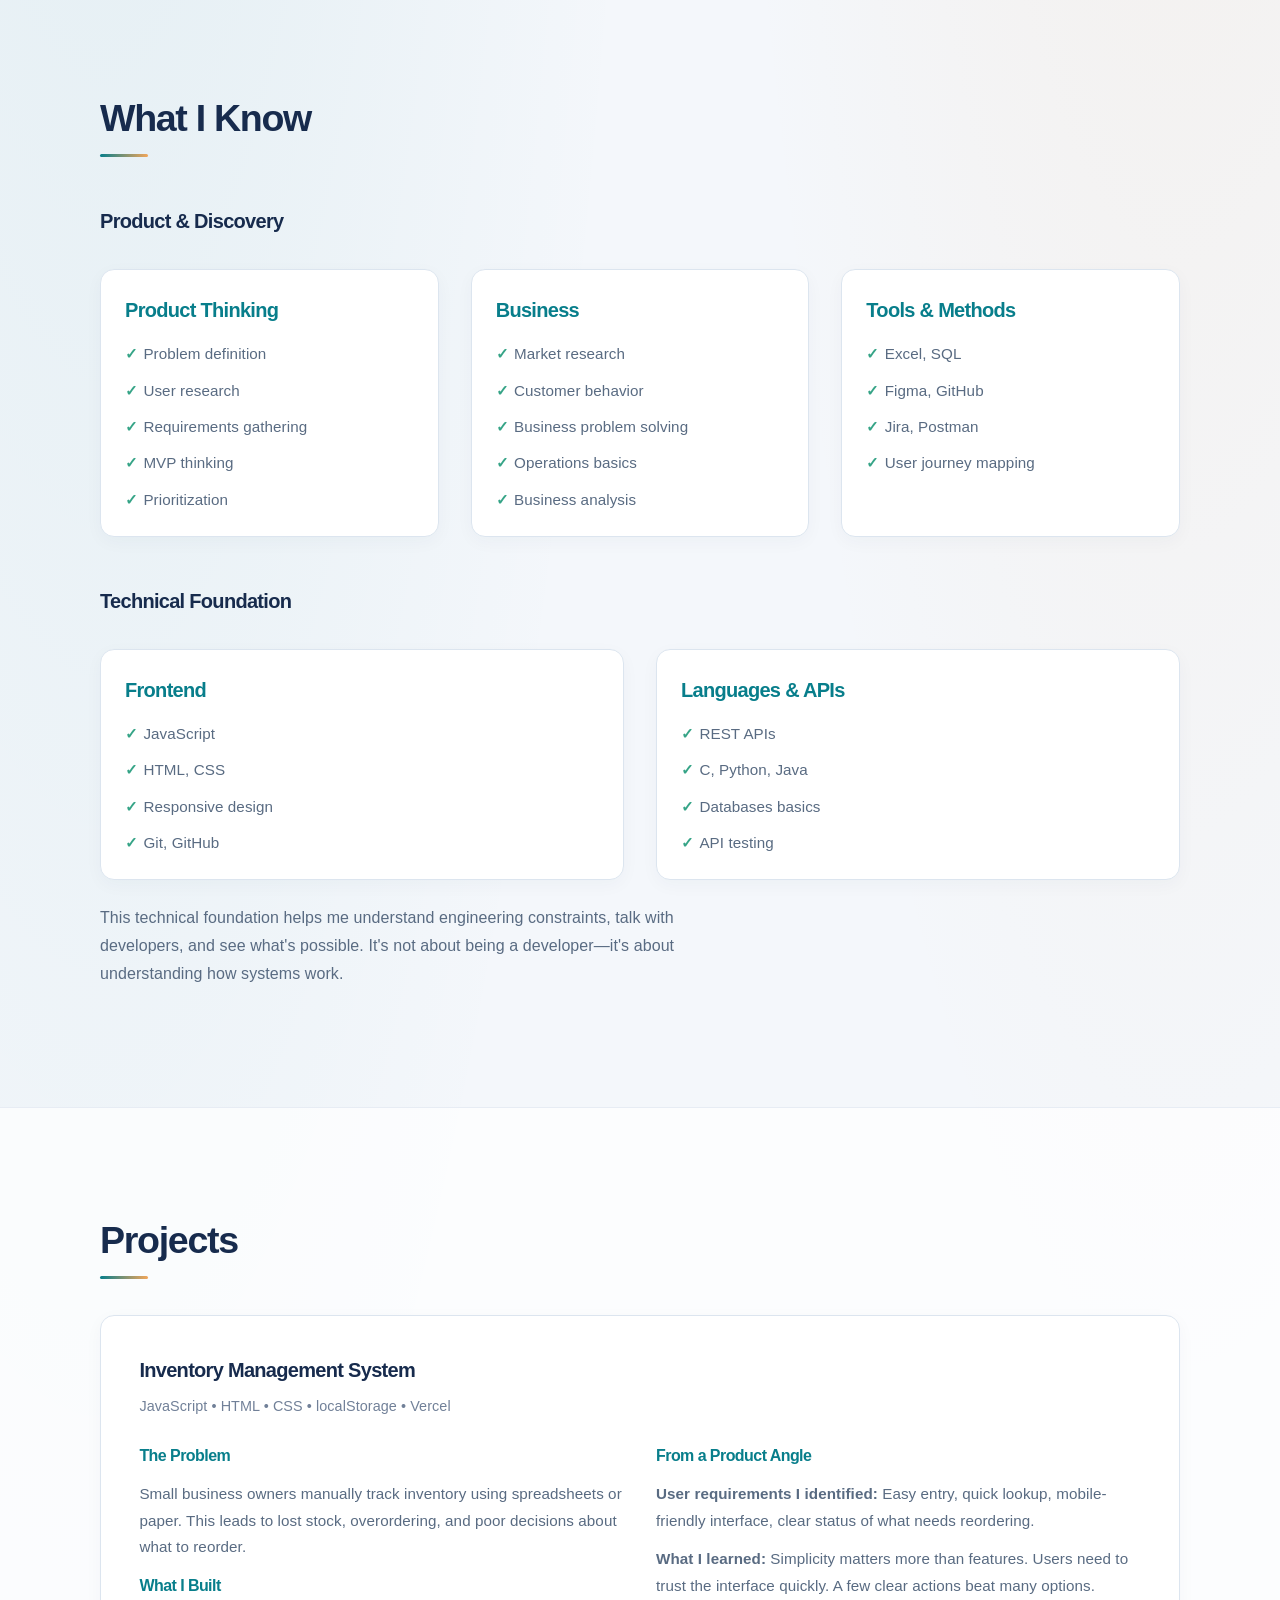
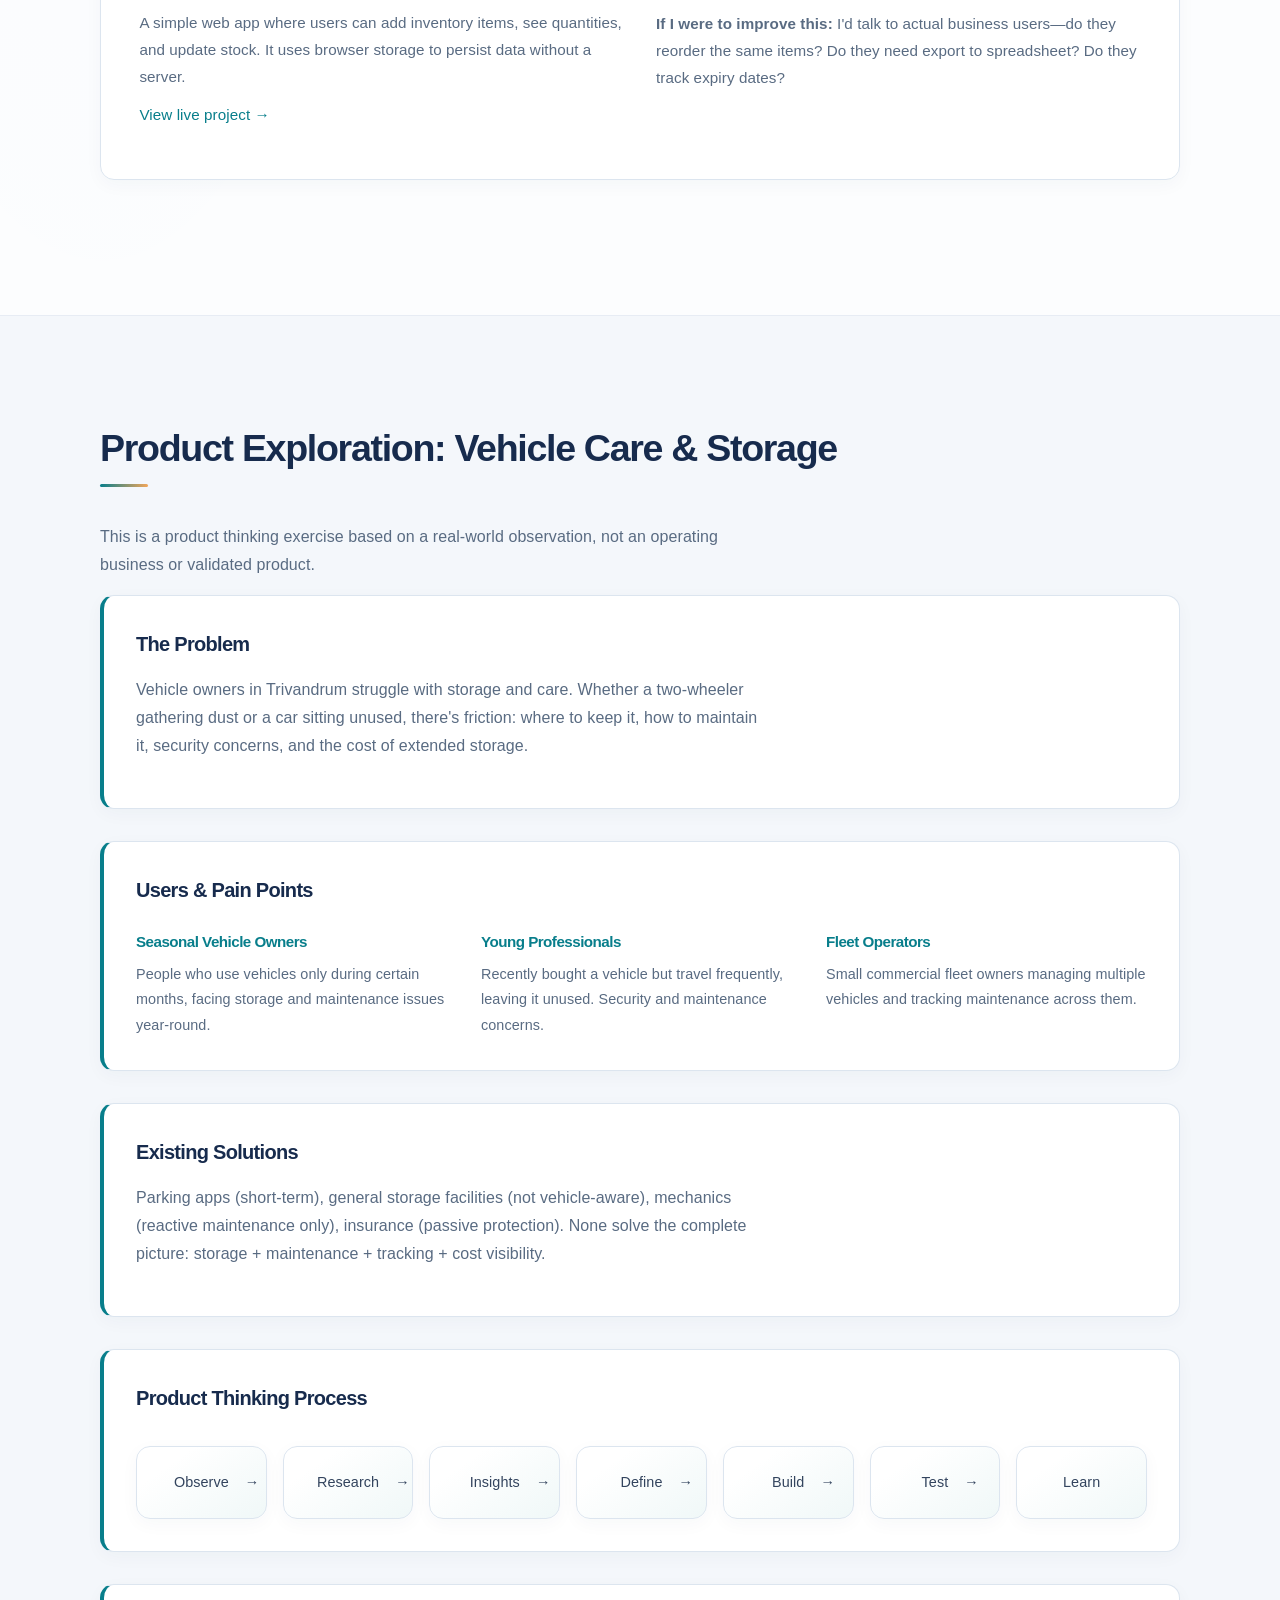
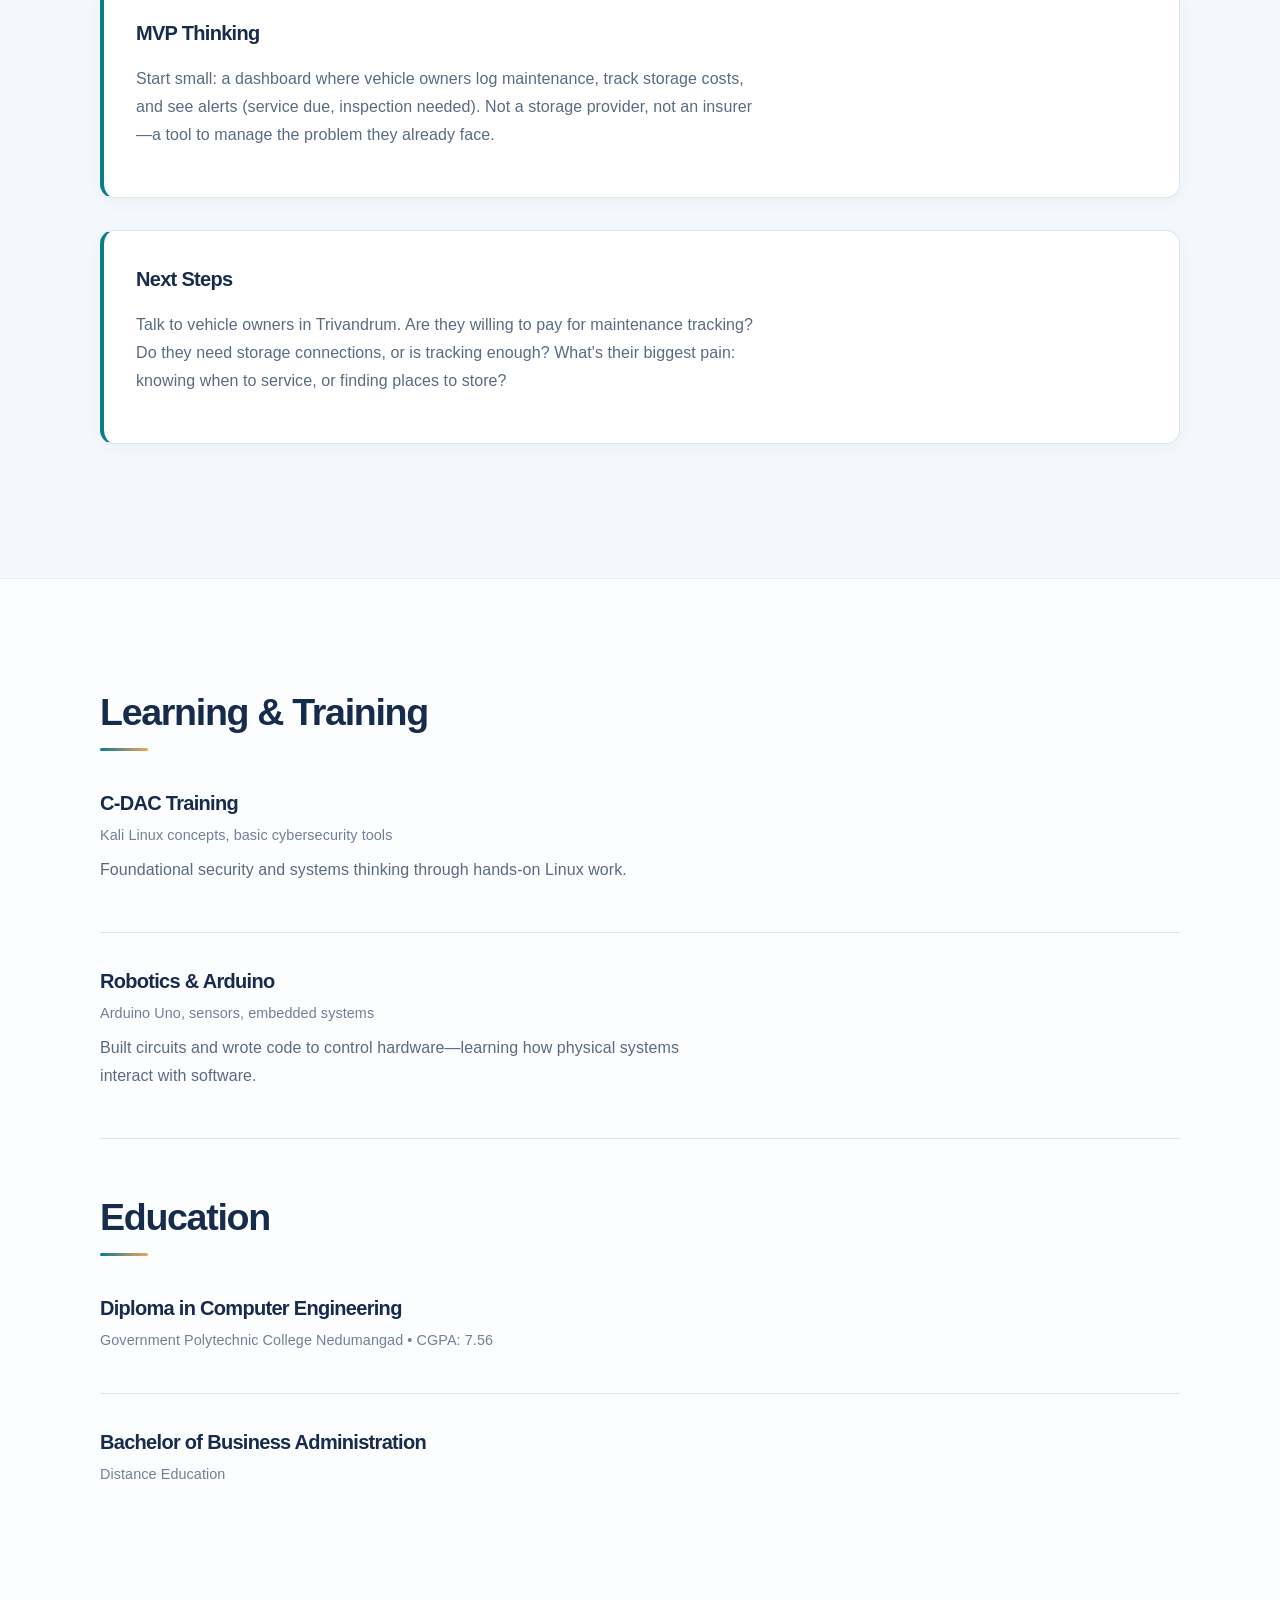
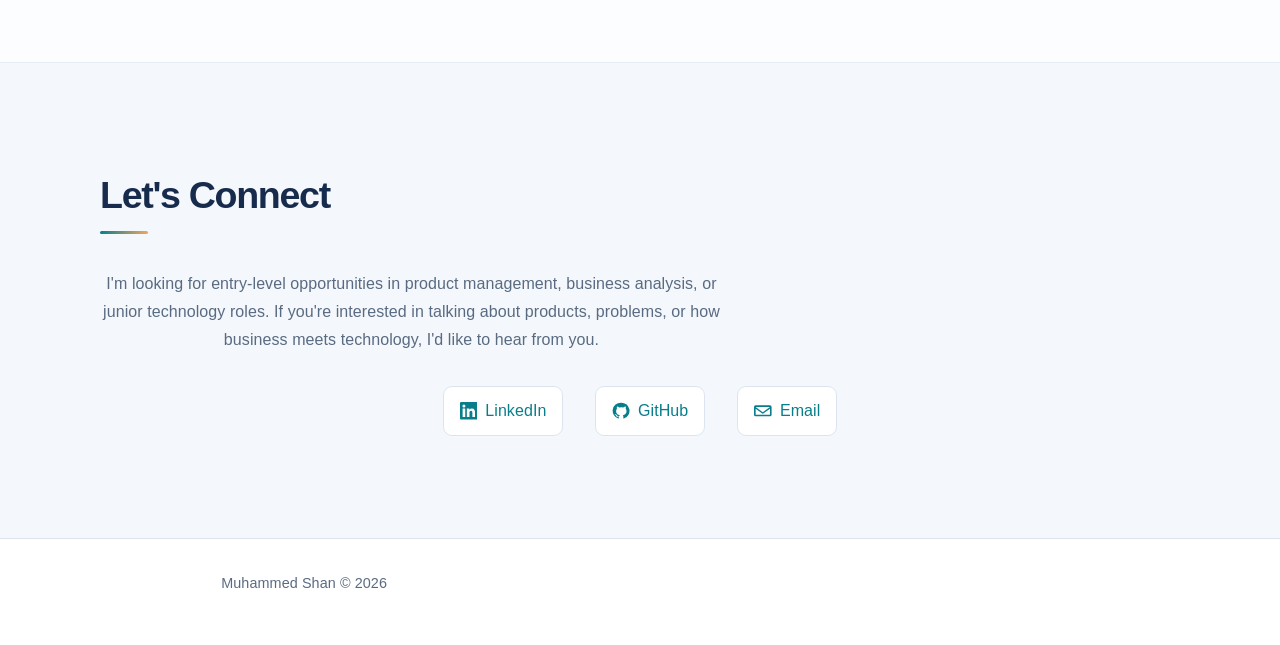
==== commit 455423e6: "update portfolio" ====
--- a/index.html
+++ b/index.html
@@ -3,115 +3,312 @@
 <head>
     <meta charset="UTF-8">
     <meta name="viewport" content="width=device-width, initial-scale=1.0">
-    <title>Portfolio</title>
+    <meta name="description" content="Muhammed Shan - Product Manager + Technology. BBA + Computer Engineering exploring problems, users, and solutions.">
+    <title>Muhammed Shan | Product + Technology</title>
+     <a href="#main" class="skip-link">Skip to main content</a>
     <link rel="stylesheet" href="./stylee.css">
-    <link rel="stylesheet" href="https://cdnjs.cloudflare.com/ajax/libs/font-awesome/6.5.2/css/all.min.css">
+
 </head>
 <body>
-    <header class="header">
-        <div class="logo">Portfolio|Muhammed Shan</div>
+    
+
+    <header>
         <nav>
-            <div>
-                <ul class="nav-links">
-                    <li> <a href="#home">Home</a></li>
-                     <li> <a href="#about">About</a></li>
-                      <li> <a href="#skills">Skill</a></li>
-                       <li> <a href="#project">Project</a></li>
-                        <li> <a href="#contact">Contact</a></li>
-
-                </ul>
-            </div>
+            <div class="logo">Muhammed Shan</div>
+            <ul class="nav-links">
+                <li><a href="#about">About</a></li>
+                <li><a href="#skills">Skills</a></li>
+                <li><a href="#projects">Projects</a></li>
+                <li><a href="#case-studies">Case Studies</a></li>
+                <li><a href="#contact">Contact</a></li>
+            </ul>
         </nav>
     </header>
-    <main>
-
-    <section class="hero" id="hero">
-        <div class="hero-content">
-             <p>Hi,I'm Muhammed Shan</p>
-        <h1 class="hero-h">Aspiring Web Developer</h1> 
-        <P>Building ideas to reality</P>
-        </div>
-        <div class="image-hero">
-         <img src="images/hero.jpg" alt="profile">
-        </div>
-    </section>
-
-    <section class="about" id="about">
-         <h3>ABOUT ME</h3>
-         <div class="about-container">
-
-             <div class="about-dis">
-       <P> I'm Muhammed Shan, a Computer Engineering diploma graduate from kerala.</P>
-       <p>I'm passionate about frontend web development, Currently building skills in HTML, CSS, Javascript and React.</p>
-       <p>I'm seeking a frontend developer internship where I can contribute to real projects and grow as a developer</p>
-      
-       </div>
-   
-        <div class="about-image">
-           <img  src="images/about.jpeg" alt="about">
-       </div>
-
-    </div>
-       
-    </section>
-
-    <section class="skill" id="skills">
-        <h3> SKILLS</h3>
-        <div class="skill-menu">
-            <div class="skill-item">HTML</div>
-              <div class="skill-item">CSS</div>
-              <div class="skill-item">Javascript</div>
-              <div class="skill-item">C program</div>
-              <div class="skill-item">Python</div>
-              <div class="skill-item">Git</div>
-              <div class="skill-item">GitHub</div>
-               <div class="skill-item">Responsive Design</div>
-              
-              
-
-        </div>
-    </section>
-
-    <section class="project" id="project">
-        <h3>Project</h3>
-    <div class="project-menu">
-        <div class="project-item"><a href="https://my-protfoliocom.vercel.app/">Portfolio Website</a> </div>
-        <div class="project-item"><a href="https://inventory-management-system-sable-nu.vercel.app/">Inventory Management System</a></div>
-        <div class="project-item"><a href="https://to-do-app-six-pearl.vercel.app/">TO DO App</a></div>
-        <div class="project-item">Progressing..</div>
-    </div>
-    <div class="info_message">
-        <marquee direction="left"> Click And View Each Project...</marquee>
-    </div>
-    </section>
-
-    <section class="contact" id="contact">
-        <div class="contact-container">
-            <div class="contact-image">
-              <img src="images/contact.jpeg" alt="contact">
-            </div>
-            <div class="contact-content">
-              <div class="contact-item"><input type="text" placeholder=" Name"></div>  
-              <div class="contact-item"><input type="email" placeholder=" Email"></div>  
-              <div class="contact-item"><textarea placeholder=" Message //"></textarea></div>  
-              <div class="contact-item"><button>Contact Us</button></div>
-
-            </div>
-        </div>
-
-    </section>
+
+    <main id="main">
+        <!-- Hero Section -->
+        <section class="hero">
+            <div class="hero-copy">
+                <div class="hero-subheading">Business × Technology × Product</div>
+                <h1>Understanding problems. Building solutions.</h1>
+                <p class="hero-description">
+                    BBA graduate with a foundation in Computer Engineering. I'm learning to connect business needs with technology, starting with customer problems and working toward practical products.
+                </p>
+                <div class="cta-group">
+                    <a href="#projects" class="button button-primary">View Projects</a>
+                    <a href="#case-studies" class="button button-secondary">Read Case Studies</a>
+                </div>
+            </div>
+            <img class="hero-image" src="./images/hero.jpg" alt="">
+        </section>
+
+        <!-- About Section -->
+        <section class="about" id="about">
+            <div class="container">
+                <h2>About</h2>
+                <div class="about-content">
+                    <img class="about-image" src="./images/about.jpeg" alt="">
+                    <p>
+                        I study business and technology together, not as separate fields. My BBA taught me about markets, operations, and how organizations work. My engineering background teaches me what's technically possible. The gap between these two is where I'm most interested.
+                    </p>
+                    <p>
+                        I'm learning to ask the right questions: What problem are we solving? Who has it? Why do they care? What exists already? How would we know if we're winning? 
+                    </p>
+                    <p>
+                        I explore these questions through building—small projects, customer research, and thinking about how ideas become products people actually want to use.
+                    </p>
+                    <p>
+                        I'm open to entry-level opportunities in product management, business analysis, or roles where business and technology meet. I'm also open to junior technology roles that let me stay close to how systems work.
+                    </p>
+                </div>
+            </div>
+        </section>
+
+        <!-- Skills Section -->
+        <section id="skills">
+            <div class="container">
+                <h2>What I Know</h2>
+                
+                <div class="skills-section">
+                    <h3>Product & Discovery</h3>
+                    <div class="skills-grid">
+                        <div class="skill-category">
+                            <h3 style="color: var(--color-accent);">Product Thinking</h3>
+                            <ul class="skill-list">
+                                <li>Problem definition</li>
+                                <li>User research</li>
+                                <li>Requirements gathering</li>
+                                <li>MVP thinking</li>
+                                <li>Prioritization</li>
+                            </ul>
+                        </div>
+                        <div class="skill-category">
+                            <h3 style="color: var(--color-accent);">Business</h3>
+                            <ul class="skill-list">
+                                <li>Market research</li>
+                                <li>Customer behavior</li>
+                                <li>Business problem solving</li>
+                                <li>Operations basics</li>
+                                <li>Business analysis</li>
+                            </ul>
+                        </div>
+                        <div class="skill-category">
+                            <h3 style="color: var(--color-accent);">Tools & Methods</h3>
+                            <ul class="skill-list">
+                                <li>Excel, SQL</li>
+                                <li>Figma, GitHub</li>
+                                <li>Jira, Postman</li>
+                                <li>User journey mapping</li>
+                            </ul>
+                        </div>
+                    </div>
+                </div>
+
+                <div class="skills-section">
+                    <h3>Technical Foundation</h3>
+                    <div class="skills-grid">
+                        <div class="skill-category">
+                            <h3 style="color: var(--color-accent);">Frontend</h3>
+                            <ul class="skill-list">
+                                <li>JavaScript</li>
+                                <li>HTML, CSS</li>
+                                <li>Responsive design</li>
+                                <li>Git, GitHub</li>
+                            </ul>
+                        </div>
+                        <div class="skill-category">
+                            <h3 style="color: var(--color-accent);">Languages & APIs</h3>
+                            <ul class="skill-list">
+                                <li>REST APIs</li>
+                                <li>C, Python, Java</li>
+                                <li>Databases basics</li>
+                                <li>API testing</li>
+                            </ul>
+                        </div>
+                    </div>
+                    <p style="margin-top: 1.5rem; color: var(--color-text-light);">
+                        This technical foundation helps me understand engineering constraints, talk with developers, and see what's possible. It's not about being a developer—it's about understanding how systems work.
+                    </p>
+                </div>
+            </div>
+        </section>
+
+        <!-- Projects Section -->
+        <section id="projects">
+            <div class="container">
+                <h2>Projects</h2>
+                
+                <div class="project">
+                    <h3>Inventory Management System</h3>
+                    <p class="project-meta">JavaScript • HTML • CSS • localStorage • Vercel</p>
+                    
+                    <div class="project-content">
+                        <div class="project-section">
+                            <h4>The Problem</h4>
+                            <p>
+                                Small business owners manually track inventory using spreadsheets or paper. This leads to lost stock, overordering, and poor decisions about what to reorder.
+                            </p>
+                            <h4>What I Built</h4>
+                            <p>
+                                A simple web app where users can add inventory items, see quantities, and update stock. It uses browser storage to persist data without a server.
+                            </p>
+                            <p><a href="https://inventory-management-system-sable-nu.vercel.app/">View live project →</a></p>
+                        </div>
+                        <div class="project-section">
+                            <h4>From a Product Angle</h4>
+                            <p>
+                                <strong>User requirements I identified:</strong> Easy entry, quick lookup, mobile-friendly interface, clear status of what needs reordering.
+                            </p>
+                            <p>
+                                <strong>What I learned:</strong> Simplicity matters more than features. Users need to trust the interface quickly. A few clear actions beat many options.
+                            </p>
+                            <p>
+                                <strong>If I were to improve this:</strong> I'd talk to actual business users—do they reorder the same items? Do they need export to spreadsheet? Do they track expiry dates?
+                            </p>
+                        </div>
+                    </div>
+                </div>
+            </div>
+        </section>
+
+        <!-- Case Studies Section -->
+        <section id="case-studies">
+            <div class="container">
+                <h2>Product Exploration: Vehicle Care & Storage</h2>
+                <p>
+                    This is a product thinking exercise based on a real-world observation, not an operating business or validated product.
+                </p>
+
+                <div class="case-study">
+                    <h3>The Problem</h3>
+                    <p>
+                        Vehicle owners in Trivandrum struggle with storage and care. Whether a two-wheeler gathering dust or a car sitting unused, there's friction: where to keep it, how to maintain it, security concerns, and the cost of extended storage.
+                    </p>
+                </div>
+
+                <div class="case-study">
+                    <h3>Users & Pain Points</h3>
+                    <div class="case-study-grid">
+                        <div class="case-study-item">
+                            <h4>Seasonal Vehicle Owners</h4>
+                            <p>People who use vehicles only during certain months, facing storage and maintenance issues year-round.</p>
+                        </div>
+                        <div class="case-study-item">
+                            <h4>Young Professionals</h4>
+                            <p>Recently bought a vehicle but travel frequently, leaving it unused. Security and maintenance concerns.</p>
+                        </div>
+                        <div class="case-study-item">
+                            <h4>Fleet Operators</h4>
+                            <p>Small commercial fleet owners managing multiple vehicles and tracking maintenance across them.</p>
+                        </div>
+                    </div>
+                </div>
+
+                <div class="case-study">
+                    <h3>Existing Solutions</h3>
+                    <p>
+                        Parking apps (short-term), general storage facilities (not vehicle-aware), mechanics (reactive maintenance only), insurance (passive protection). None solve the complete picture: storage + maintenance + tracking + cost visibility.
+                    </p>
+                </div>
+
+                <div class="case-study">
+                    <h3>Product Thinking Process</h3>
+                    <div class="process">
+                        <div class="process-step">Observe</div>
+                        <div class="process-step">Research</div>
+                        <div class="process-step">Insights</div>
+                        <div class="process-step">Define</div>
+                        <div class="process-step">Build</div>
+                        <div class="process-step">Test</div>
+                        <div class="process-step">Learn</div>
+                    </div>
+                </div>
+
+                <div class="case-study">
+                    <h3>MVP Thinking</h3>
+                    <p>
+                        Start small: a dashboard where vehicle owners log maintenance, track storage costs, and see alerts (service due, inspection needed). Not a storage provider, not an insurer—a tool to manage the problem they already face.
+                    </p>
+                </div>
+
+                <div class="case-study">
+                    <h3>Next Steps</h3>
+                    <p>
+                        Talk to vehicle owners in Trivandrum. Are they willing to pay for maintenance tracking? Do they need storage connections, or is tracking enough? What's their biggest pain: knowing when to service, or finding places to store?
+                    </p>
+                </div>
+            </div>
+        </section>
+
+        <!-- Experience & Education -->
+        <section id="experience">
+            <div class="container">
+                <h2>Learning & Training</h2>
+                
+                <div class="timeline-item">
+                    <h3>C-DAC Training</h3>
+                    <p class="timeline-meta">Kali Linux concepts, basic cybersecurity tools</p>
+                    <p>Foundational security and systems thinking through hands-on Linux work.</p>
+                </div>
+
+                <div class="timeline-item">
+                    <h3>Robotics & Arduino</h3>
+                    <p class="timeline-meta">Arduino Uno, sensors, embedded systems</p>
+                    <p>Built circuits and wrote code to control hardware—learning how physical systems interact with software.</p>
+                </div>
+
+                <h2 style="margin-top: 3rem;">Education</h2>
+                
+                <div class="timeline-item">
+                    <h3>Diploma in Computer Engineering</h3>
+                    <p class="timeline-meta">Government Polytechnic College Nedumangad • CGPA: 7.56</p>
+                </div>
+
+                <div class="timeline-item">
+                    <h3>Bachelor of Business Administration</h3>
+                    <p class="timeline-meta">Distance Education</p>
+                </div>
+            </div>
+        </section>
+
+        <!-- Contact Section -->
+        <section id="contact" class="contact">
+            <div class="container">
+                <h2>Let's Connect</h2>
+                <p>
+                    I'm looking for entry-level opportunities in product management, business analysis, or junior technology roles. If you're interested in talking about products, problems, or how business meets technology, I'd like to hear from you.
+                </p>
+                <div class="contact-links">
+                    <a href="https://linkedin.com/in/shan-muhammed-" target="_blank" rel="noopener noreferrer"><svg viewBox="0 0 24 24" aria-hidden="true"><path d="M20.45 20.45h-3.56v-5.57c0-1.33-.02-3.04-1.85-3.04-1.85 0-2.13 1.45-2.13 2.94v5.67H9.35V9h3.42v1.56h.05a3.75 3.75 0 0 1 3.37-1.85c3.6 0 4.26 2.37 4.26 5.46v6.28ZM5.34 7.43a2.06 2.06 0 1 1 0-4.12 2.06 2.06 0 0 1 0 4.12ZM7.12 20.45H3.56V9h3.56v11.45ZM22.22 0H1.77C.79 0 0 .77 0 1.72v20.56C0 23.23.79 24 1.77 24h20.45c.98 0 1.78-.77 1.78-1.72V1.72C24 .77 23.2 0 22.22 0Z"/></svg>LinkedIn</a>
+                    <a href="https://github.com/MUHAMMED-SHAN01" target="_blank" rel="noopener noreferrer"><svg viewBox="0 0 24 24" aria-hidden="true"><path d="M12 .9a11.1 11.1 0 0 0-3.51 21.63c.55.1.76-.24.76-.53v-2.08c-3.1.68-3.76-1.32-3.76-1.32-.5-1.3-1.24-1.65-1.24-1.65-1.01-.69.08-.68.08-.68 1.12.08 1.71 1.15 1.71 1.15 1 .1.78 2.58 3.97 1.83.1-.72.4-1.2.7-1.48-2.48-.28-5.08-1.24-5.08-5.52 0-1.22.44-2.22 1.15-3-.12-.28-.5-1.42.11-2.96 0 0 .94-.3 3.05 1.15a10.6 10.6 0 0 1 5.55 0c2.12-1.45 3.05-1.15 3.05-1.15.61 1.54.23 2.68.12 2.96.71.78 1.14 1.78 1.14 3 0 4.29-2.6 5.23-5.09 5.51.4.35.75 1.03.75 2.08V22c0 .29.2.64.77.53A11.1 11.1 0 0 0 12 .9Z"/></svg>GitHub</a>
+                    <a href="mailto:muhammadshan01@gmail.com"><svg viewBox="0 0 24 24" aria-hidden="true"><path d="M2.25 4.5h19.5A2.25 2.25 0 0 1 24 6.75v10.5a2.25 2.25 0 0 1-2.25 2.25H2.25A2.25 2.25 0 0 1 0 17.25V6.75A2.25 2.25 0 0 1 2.25 4.5Zm-.05 2.4 9.8 7.05 9.8-7.05H2.2Zm19.55 10.35V9.1l-9.1 6.55a1.13 1.13 0 0 1-1.3 0L2.25 9.1v8.15h19.5Z"/></svg>Email</a>
+                </div>
+            </div>
+        </section>
     </main>
-    
-    <footer class="footer" id="footer">
-        <p>Made by Muhammed Shan</p>
-        <p>@ 2026 All Rights Reserved</p>
-        <div class="footer-links">
-            <a href="https://github.com/MUHAMMED-SHAN01"><i class="fa-brands fa-github"></i></a>
-            <a href="https://www.linkedin.com/in/shan-muhammed-"><i class="fa-brands fa-linkedin"></i></a>
-        </div>
+
+    <footer>
+        <p>Muhammed Shan © 2026</p>
     </footer>
-
-    
-    
+    <script>
+        const pageSections = document.querySelectorAll("main > section");
+        const prefersLessMotion = window.matchMedia("(prefers-reduced-motion: reduce)").matches;
+
+        if (!prefersLessMotion && "IntersectionObserver" in window) {
+            const sectionObserver = new IntersectionObserver((entries, observer) => {
+                entries.forEach((entry) => {
+                    if (entry.isIntersecting) {
+                        entry.target.classList.add("is-visible");
+                        observer.unobserve(entry.target);
+                    }
+                });
+            }, { threshold: 0.12 });
+
+            pageSections.forEach((section) => {
+                section.classList.add("scroll-reveal");
+                sectionObserver.observe(section);
+            });
+        }
+    </script>
 </body>
 </html>
--- a/stylee.css
+++ b/stylee.css
@@ -1,568 +1,897 @@
-html{
-    scroll-behavior: smooth;
-}
-
-*{
-    margin: 0;
-    padding: 0;
-    box-sizing: border-box;
-}
-
-a{
-    text-decoration: none;
-    color: black;
-     transition: all 0.3s ease;
-     overflow: hidden;
-     
-}
-
-a:hover{
-    color: grey;
-    padding: 5px 10px;
-    border-radius: 5px;
-    border: 1px black;
-}
-
-nav ul {
-    display: flex;
-    gap: 50px;
-    list-style: none;
-}
-
-.logo{
-    font-weight: bold;
-}
-
-header{
-    position: sticky;
-    top: 0;
-    z-index: 1000;
-    background-color: white;
-    display: flex;
-    justify-content: space-between;
-    align-items: center;
-    padding: 20px;
-    border-bottom: 2px black solid;
-}
-
-#hero{
-    min-height: 100vh;
-    display: grid;
-    grid-template-columns: 1fr 1fr;
-    column-gap: 10px;
-    place-items: center;
-    padding: 40px 20px;
-}
-
-.hero-content{
-    padding-left: 50px;
-}
-
-.hero-content p{
-    font-size: 18px;
-    margin-bottom: 10px;
-    color: #333;
-}
-
-.hero-h{
-    color: #FFD700;
-    font-family: 'Gill Sans', 'Gill Sans MT', Calibri, 'Trebuchet MS', sans-serif; 
-    font-weight: bold;
-    font-style: italic;
-    font-size: 3rem;
-    margin: 20px 0;
-}
-
-h3{
-    padding: 20px;
-    font-size: 28px;
-    font-weight: bold;
-    color: #FFD700;
-}
-
-#skills h3,
-#contact h3{
-    color: black;
-}
-
-.image-hero img{
-    width: 300px;
-    height: 300px;
-    object-fit: cover;
-    border-radius: 50%;
-    border: 10px #FFD700 solid;
-    transition: all 0.3s ease;
-}
-
-.image-hero img:hover{
-    transform: scale(1.1);
-    box-shadow: 0 10px 30px rgba(255, 215, 0, 0.3);
-}
-
-#about{
-    background-color: black;
-    color: white;
-    min-height: 100vh;
-    padding: 40px 20px;
-}
-
-.about-container{
-    display: grid;
-    grid-template-columns: 1fr 1fr;
-    column-gap: 50px;
-    align-items: center;
-    max-width: 1200px;
-    margin: 0 auto;
-}
-
-.about-image img{
-   width: 300px;
-    height: 350px;
-    object-fit: cover;
-    border-radius: 8px;
-    border: 3px #FFD700 solid;
-    transition: all 0.3s ease;
-}
-
-.about-image img:hover{
-    transform: scale(1.05);
-    box-shadow: 0 10px 30px rgba(255, 215, 0, 0.3);
-}
-
-.about-dis {
-    padding: 40px;
-    border: 2px #FFD700 solid;
-    border-radius: 8px;
-    background-color: rgba(255, 255, 255, 0.05);
-}
-
-.about-dis p{
-    line-height: 2;
-    font-size: 18px;
-    margin-bottom: 15px;
-    transition: all 0.3s ease;
-}
-
-.about-dis p:hover{
-    color: #FFD700;
-    padding: 5px 10px;
-    border-radius: 5px;
-}
-
-.about-image{
-    display: flex;
-    justify-content: center;
-    align-items: center;
-}
-
-#skills{
-    min-height: 100vh;
-    padding: 40px 20px;
-    background-color: #f5f5f5;
-}
-
-.skill-menu{
-    display: grid;
-    grid-template-columns: 1fr 1fr 1fr 1fr;
-    gap: 40px;
-    max-width: 1000px;
-    margin: 40px auto;
-    padding: 40px;
-    border: 2px solid #FFD700;
-    border-radius: 8px;
-    background-color: white;
-}
-
-.skill-item{
-    min-width: 80px;
-    min-height: 80px;
-    border: 2px solid #FFD700;
-    border-radius: 10px;
-    display: flex;
-    justify-content: center;
-    align-items: center;
-    transition: all ease 0.3s;
-    font-weight: bold;
-    background-color: white;
-    cursor: pointer;
-}
-
-.skill-item:hover{
-    background-color: #FFD700;
-    color: black;
-    transform: scale(1.2);
-    box-shadow: 0 8px 20px rgba(255, 215, 0, 0.4);
-}
-
-#project{
-     min-height: 100vh;
-     background-color: black;
-     color: white;
-     padding: 40px 20px;
-}
-
-#project h3{
-    color: #FFD700;
-}
-
-.project-menu{
-    display: grid;
-    grid-template-columns: 1fr 1fr 1fr 1fr;
-    column-gap: 20px;
-    max-width: 1200px;
-    margin: 40px auto;
-    padding: 20px;
-}
-
-.project-item{
-    border: 3px solid #FFD700;
-    min-height: 250px;
-    display: flex;
-    justify-content: center;
-    align-items: center;
-    color: white;
-    font-size: 18px;
-    font-weight: bold;
-    transition: all 0.3s ease;
-    border-radius: 8px;
-    background-color: rgba(255, 255, 255, 0.05);
-}
-
-.project-item:hover{
-    background-color: rgba(255, 215, 0, 0.1);
-    transform: translateY(-10px);
-    box-shadow: 0 15px 40px rgba(255, 215, 0, 0.2);
-}
-
-.project-menu a{
-    text-decoration: none;
-    color: white;
-    transition: all 0.3s ease;
-}
-
-.project-item:hover a{
-    color: #FFD700;
-}
-
-.info_message{
-    font-family: 'Times New Roman', Times, serif;
-    font-style: italic;
-    font-weight: bolder;
-    font-size: 1rem;
-}
-
-#contact{
-    min-height: 100vh;
-    padding: 40px 20px;
-}
-
-#contact h3{
-    text-align: center;
-}
-
-.contact-container{
-    display: grid;
-    grid-template-columns: 1fr 1fr;
-    column-gap: 40px;
-    max-width: 1000px;
-    margin: 0 auto;
-    padding: 40px;
-    align-items: center;
-}
-
-.contact-content{
-   background-color: rgba(240, 240, 240, 0.9);
-    border: 2px black solid;
-    border-radius: 8px;
-    padding: 30px;
-    box-shadow: 0 5px 15px rgba(0, 0, 0, 0.1);
-}
-
-.contact-item{
-    padding: 15px 0;
-}
-
-.contact-image{
-    display: flex;
-    justify-content: center;
-    align-items: center;
-}
-
-.contact-image img{
-     width: 350px;
-    height: 300px;
-    object-fit: cover;
-    border-radius: 8px;
-    border: 3px #FFD700 solid;
-    transition: all 0.3s ease;
-}
-
-.contact-image img:hover{
-  transform: scale(1.05);
-  box-shadow: 0 10px 30px rgba(0, 0, 0, 0.2);
-}
-
-input{
-    width: 100%;
-    min-height: 40px;
-    border-radius: 8px;
-    border: 1px solid #ddd;
-    padding: 10px;
-    margin-bottom: 10px;
-    font-size: 16px;
-    transition: all 0.3s ease;
-}
-
-input:focus{
-    outline: none;
-    border-color: #FFD700;
-    box-shadow: 0 0 8px rgba(255, 215, 0, 0.3);
-}
-
-textarea{
-    width: 100%;
-    min-height: 150px;
-    border-radius: 8px;
-    padding: 10px;
-    border: 1px solid #ddd;
-    font-size: 16px;
-    font-family: inherit;
-    resize: vertical;
-    transition: all 0.3s ease;
-}
-
-textarea:focus{
-    outline: none;
-    border-color: #FFD700;
-   
-}
-
-button{
-    width: 100%;
-    border-radius: 8px;
-    border: none;
-    min-height: 40px;
-    background-color: rgb(50, 120, 200);
-    color: white;
-    transition: all 0.3s ease;
-    font-size: 16px;
-    font-weight: bold;
-    cursor: pointer;
-    margin-top: 10px;
-}
-
-button:hover{
-    background-color: rgb(30, 100, 180);
-}
-
-button:active{
-    background-color: rgb(20, 80, 160);
-    transform: scale(0.98);
-}
-
-footer{
-    background-color: black;
-    color: white;
-    text-align: center;
-    padding: 40px 20px;
-    margin-top: 20px;
-}
-
-footer p{
-    margin-bottom: 10px;
-    font-size: 16px;
-}
-
-.footer-links{
-    display: flex;
-    justify-content: center;
-    gap: 20px;
-    margin-top: 15px;
-}
-
-.footer-links a{
-    color: white;
-    text-decoration: none;
-    transition: all 0.3s ease;
-    font-size: 24px;
-}
-
-.footer-links a:hover{
-    color: #FFD700;
-    transform: scale(1.2);
-}
-
-@media (max-width: 768px) {
-    nav ul {
-        gap: 20px;
-    }
-
-    #hero{
-        grid-template-columns: 1fr;
-        gap: 30px;
-        padding: 20px;
-    }
-
-    .hero-content{
-        padding: 0;
-        text-align: center;
-    }
-
-    .hero-h{
-        font-size: 2rem;
-    }
-
-    .image-hero img{
-        width: 250px;
-        height: 250px;
-    }
-
-    h3{
-        font-size: 22px;
-    }
-
-    #about{
-        padding: 30px 15px;
-    }
-
-    .about-container{
-        grid-template-columns: 1fr;
-        gap: 30px;
-    }
-
-    .about-dis{
-        padding: 20px;
-    }
-
-    .about-image img{
-        width: 100%;
-        max-width: 300px;
-    }
-
-    #skills{
-        padding: 30px 15px;
-    }
-
-    .skill-menu{
-        grid-template-columns: 1fr 1fr;
-        gap: 20px;
-        padding: 20px;
-        margin: 20px auto;
-    }
-
-    .skill-item{
-        min-height: 70px;
-        font-size: 14px;
-    }
-
-    #project{
-        padding: 30px 15px;
-    }
-
-    .project-menu{
-        grid-template-columns: 1fr 1fr;
-        gap: 20px;
-        padding: 10px;
-        margin: 20px auto;
-    }
-
-    .project-item{
-        min-height: 200px;
-        font-size: 16px;
-    }
-
-    #contact{
-        padding: 30px 15px;
-    }
-
-    .contact-container{
-        grid-template-columns: 1fr;
-        gap: 30px;
-        padding: 20px;
-    }
-
-    .contact-image img{
-        width: 100%;
-        max-width: 300px;
-    }
-
-    input,
-    textarea{
-        width: 100%;
-    }
-
-    button{
-        width: 100%;
-    }
-
-    footer{
-        padding: 30px 15px;
-    }
-}
-
-@media (max-width: 480px) {
-    header{
-        flex-direction: column;
-        gap: 10px;
-        padding: 15px;
-    }
-
-    .logo{
-        font-size: 14px;
-    }
-
-    nav ul{
-        flex-direction: column;
-        gap: 10px;
-        text-align: center;
-    }
-
-    nav a{
-        padding: 8px;
-    }
-
-    #hero{
-        padding: 15px;
-        min-height: 80vh;
-    }
-
-    .hero-h{
-        font-size: 1.5rem;
-    }
-
-    h3{
-        font-size: 18px;
-        padding: 15px;
-    }
-
-    .skill-menu{
-        grid-template-columns: 1fr;
-        gap: 15px;
-        padding: 15px;
-    }
-
-    .project-menu{
-        grid-template-columns: 1fr;
-        gap: 15px;
-        padding: 5px;
-    }
-
-    .contact-container{
-        padding: 15px;
-        gap: 20px;
-    }
-
-    .contact-content{
-        padding: 15px;
-    }
-
-    input,
-    textarea,
-    button{
-        font-size: 14px;
-    }
-
-    .footer-links a{
-        font-size: 20px;
-    }
-}+
+        * {
+            margin: 0;
+            padding: 0;
+            box-sizing: border-box;
+        }
+
+        :root {
+            --color-bg: #ffffff;
+            --color-text: #1a1a1a;
+            --color-text-light: #666666;
+            --color-border: #e0e0e0;
+            --color-accent: #0066cc;
+            --color-accent-hover: #0052a3;
+            --font-sans: -apple-system, BlinkMacSystemFont, 'Segoe UI', Roboto, 'Helvetica Neue', sans-serif;
+            --line-height: 1.6;
+            --max-width: 900px;
+        }
+
+        @media (prefers-reduced-motion: reduce) {
+            * {
+                animation-duration: 0.01ms !important;
+                animation-iteration-count: 1 !important;
+                transition-duration: 0.01ms !important;
+            }
+        }
+
+        body {
+            font-family: var(--font-sans);
+            color: var(--color-text);
+            background-color: var(--color-bg);
+            line-height: var(--line-height);
+            font-size: 16px;
+        }
+
+        @media (max-width: 640px) {
+            body {
+                font-size: 15px;
+            }
+        }
+
+        header {
+            padding: 2rem 1.5rem;
+            border-bottom: 1px solid var(--color-border);
+            position: sticky;
+            top: 0;
+            background-color: var(--color-bg);
+            z-index: 100;
+        }
+
+        nav {
+            max-width: var(--max-width);
+            margin: 0 auto;
+            display: flex;
+            justify-content: space-between;
+            align-items: center;
+        }
+
+        .logo {
+            font-weight: 600;
+            font-size: 1rem;
+            letter-spacing: -0.3px;
+        }
+
+        .nav-links {
+            display: flex;
+            gap: 2rem;
+            list-style: none;
+        }
+
+        .nav-links a {
+            color: var(--color-text);
+            text-decoration: none;
+            font-size: 0.9rem;
+            transition: color 0.2s;
+        }
+
+        .nav-links a:hover {
+            color: var(--color-accent);
+        }
+
+        @media (max-width: 640px) {
+            .nav-links {
+                gap: 1rem;
+                font-size: 0.85rem;
+            }
+        }
+
+        section {
+            padding: 5rem 1.5rem;
+        }
+
+        .container {
+            max-width: var(--max-width);
+            margin: 0 auto;
+        }
+
+        h1 {
+            font-size: 3rem;
+            font-weight: 700;
+            margin-bottom: 1rem;
+            line-height: 1.2;
+            letter-spacing: -1px;
+        }
+
+        h2 {
+            font-size: 2rem;
+            font-weight: 700;
+            margin-bottom: 2rem;
+            letter-spacing: -0.5px;
+        }
+
+        h3 {
+            font-size: 1.25rem;
+            font-weight: 600;
+            margin-bottom: 1rem;
+        }
+
+        p {
+            color: var(--color-text-light);
+            margin-bottom: 1rem;
+            max-width: 70ch;
+        }
+
+        a {
+            color: var(--color-accent);
+            text-decoration: none;
+            transition: color 0.2s;
+        }
+
+        a:hover {
+            color: var(--color-accent-hover);
+        }
+
+        /* Hero Section */
+        .hero {
+            display: grid;
+            grid-template-columns: 1fr 1fr;
+            gap: 3rem;
+            align-items: center;
+            min-height: 70vh;
+        }
+
+        .hero-copy {
+            grid-column: 1;
+        }
+
+        .hero-image {
+            grid-column: 2;
+            grid-row: 1;
+            width: min(100%, 420px);
+            height: 320px;
+            justify-self: center;
+            object-fit: cover;
+            border-radius: 8px;
+        }
+
+        .hero h1 {
+            font-size: 3.5rem;
+        }
+
+        .hero-subheading {
+            color: var(--color-accent);
+            font-weight: 600;
+            font-size: 1rem;
+            margin-bottom: 1rem;
+            letter-spacing: 0.5px;
+        }
+
+        .hero-description {
+            font-size: 1.1rem;
+            color: var(--color-text-light);
+            margin-bottom: 2rem;
+            line-height: 1.8;
+        }
+
+        .cta-group {
+            display: flex;
+            gap: 1rem;
+            flex-wrap: wrap;
+        }
+
+        button, .button {
+            padding: 0.75rem 1.5rem;
+            border: none;
+            border-radius: 4px;
+            font-size: 0.95rem;
+            font-weight: 600;
+            cursor: pointer;
+            transition: all 0.2s;
+            text-decoration: none;
+            display: inline-block;
+        }
+
+        .button-primary {
+            background-color: var(--color-accent);
+            color: white;
+        }
+
+        .button-primary:hover {
+            background-color: var(--color-accent-hover);
+        }
+
+        .button-secondary {
+            border: 1px solid var(--color-border);
+            color: var(--color-text);
+            background-color: transparent;
+        }
+
+        .button-secondary:hover {
+            border-color: var(--color-accent);
+            color: var(--color-accent);
+        }
+
+        @media (max-width: 768px) {
+            .hero {
+                grid-template-columns: 1fr;
+                min-height: auto;
+            }
+
+            .hero-copy,
+            .hero-image {
+                grid-column: 1;
+            }
+
+            .hero-image {
+                grid-row: auto;
+                width: min(100%, 420px);
+                height: 280px;
+            }
+
+            .about-content {
+                grid-template-columns: 1fr;
+            }
+
+            .about-image,
+            .about-content p {
+                grid-column: 1;
+            }
+
+            .about-image {
+                grid-row: auto;
+            }
+
+            h1 {
+                font-size: 2.2rem;
+            }
+
+            .hero h1 {
+                font-size: 2.2rem;
+            }
+        }
+
+        /* About Section */
+        .about {
+            background-color: var(--color-bg);
+        }
+
+        .about-content {
+            display: grid;
+            grid-template-columns: minmax(0, 0.8fr) minmax(0, 1.2fr);
+            gap: 1.5rem 3rem;
+            align-items: start;
+        }
+
+        .about-image {
+            grid-column: 1;
+            grid-row: 1 / span 4;
+            width: 100%;
+            max-width: 100%;
+            height: auto;
+            object-fit: contain;
+            border-radius: 8px;
+        }
+
+        .about-content p {
+            grid-column: 2;
+            margin-bottom: 1.5rem;
+        }
+
+        /* Skills Grid */
+        .skills-section {
+            margin-top: 3rem;
+        }
+
+        .skills-grid {
+            display: grid;
+            grid-template-columns: repeat(auto-fit, minmax(250px, 1fr));
+            gap: 2rem;
+            margin-top: 2rem;
+        }
+
+        .skill-category {
+            border: 1px solid var(--color-border);
+            padding: 1.5rem;
+            border-radius: 6px;
+        }
+
+        .skill-category h3 {
+            margin-bottom: 1rem;
+            color: var(--color-accent);
+        }
+
+        .skill-list {
+            list-style: none;
+            display: flex;
+            flex-direction: column;
+            gap: 0.75rem;
+        }
+
+        .skill-list li {
+            color: var(--color-text-light);
+            font-size: 0.95rem;
+        }
+
+        /* Projects Section */
+        .project {
+            border: 1px solid var(--color-border);
+            padding: 2rem;
+            border-radius: 6px;
+            margin-bottom: 2rem;
+        }
+
+        .project h3 {
+            margin-bottom: 0.5rem;
+        }
+
+        .project-meta {
+            color: var(--color-text-light);
+            font-size: 0.9rem;
+            margin-bottom: 1rem;
+        }
+
+        .project-content {
+            display: grid;
+            grid-template-columns: 1fr 1fr;
+            gap: 2rem;
+            margin-top: 1.5rem;
+        }
+
+        .project-section h4 {
+            font-size: 1rem;
+            font-weight: 600;
+            margin-bottom: 0.75rem;
+            color: var(--color-accent);
+        }
+
+        .project-section p {
+            font-size: 0.95rem;
+            margin-bottom: 0.75rem;
+        }
+
+        @media (max-width: 768px) {
+            .project-content {
+                grid-template-columns: 1fr;
+            }
+        }
+
+        /* Case Studies */
+        .case-study {
+            border-left: 3px solid var(--color-accent);
+            padding: 2rem;
+            margin-bottom: 2rem;
+            background-color: var(--color-bg);
+        }
+
+        .case-study h3 {
+            margin-bottom: 1rem;
+        }
+
+        .case-study-grid {
+            display: grid;
+            grid-template-columns: repeat(auto-fit, minmax(200px, 1fr));
+            gap: 1.5rem;
+            margin-top: 1.5rem;
+        }
+
+        .case-study-item h4 {
+            font-size: 0.95rem;
+            font-weight: 600;
+            margin-bottom: 0.5rem;
+            color: var(--color-accent);
+        }
+
+        .case-study-item p {
+            font-size: 0.9rem;
+            margin-bottom: 0;
+        }
+
+        /* Product Thinking Process */
+        .process {
+            display: grid;
+            grid-template-columns: repeat(auto-fit, minmax(120px, 1fr));
+            gap: 1rem;
+            margin-top: 2rem;
+        }
+
+        .process-step {
+            text-align: center;
+            padding: 1.5rem 1rem;
+            border: 1px solid var(--color-border);
+            border-radius: 6px;
+            font-size: 0.9rem;
+            font-weight: 500;
+        }
+
+        .process-step:not(:last-child)::after {
+            content: '→';
+            position: absolute;
+            margin-left: 1rem;
+        }
+
+        /* Experience & Education */
+        .timeline-item {
+            margin-bottom: 2rem;
+            padding-bottom: 2rem;
+            border-bottom: 1px solid var(--color-border);
+        }
+
+        .timeline-item:last-child {
+            border-bottom: none;
+        }
+
+        .timeline-item h3 {
+            margin-bottom: 0.25rem;
+        }
+
+        .timeline-meta {
+            color: var(--color-text-light);
+            font-size: 0.9rem;
+            margin-bottom: 0.5rem;
+        }
+
+        /* Contact Section */
+        .contact {
+            text-align: center;
+        }
+
+        .contact-links {
+            display: flex;
+            justify-content: center;
+            gap: 2rem;
+            margin-top: 2rem;
+            flex-wrap: wrap;
+        }
+
+        .contact-links a {
+            display: inline-flex;
+            align-items: center;
+            gap: 0.5rem;
+            font-weight: 500;
+        }
+
+        /* Footer */
+        footer {
+            border-top: 1px solid var(--color-border);
+            padding: 2rem 1.5rem;
+            text-align: center;
+            color: var(--color-text-light);
+            font-size: 0.9rem;
+        }
+
+        /* Focus states */
+        a:focus-visible, button:focus-visible {
+            outline: 2px solid var(--color-accent);
+            outline-offset: 2px;
+        }
+
+        /* Skip to main */
+        .skip-link {
+            position: absolute;
+            top: -40px;
+            left: 0;
+            background: var(--color-accent);
+            color: white;
+            padding: 8px;
+            text-decoration: none;
+            z-index: 100;
+        }
+
+        .skip-link:focus {
+            top: 0;
+        }
+
+        /* Modern product and business portfolio theme */
+        :root {
+            color-scheme: light;
+            --color-bg: #f4f7fb;
+            --color-text: #172b4d;
+            --color-text-light: #596b82;
+            --color-border: #dce5ef;
+            --color-accent: #087e8b;
+            --color-accent-hover: #066672;
+            --color-highlight: #f2a65a;
+            --font-sans: Inter, "Aptos", "Segoe UI", Roboto, Helvetica, Arial, sans-serif;
+            --max-width: 1080px;
+            --shadow-soft: 0 14px 36px rgba(23, 43, 77, 0.1);
+        }
+
+        html {
+            scroll-behavior: smooth;
+            scroll-padding-top: 90px;
+        }
+
+        body {
+            background: var(--color-bg);
+            background-image: radial-gradient(ellipse at 8% 4%, rgba(8, 126, 139, 0.09), transparent 34%), radial-gradient(ellipse at 92% 3%, rgba(242, 166, 90, 0.12), transparent 29%);
+            letter-spacing: 0.005em;
+            -webkit-font-smoothing: antialiased;
+        }
+
+        header {
+            padding: 1rem 1.5rem;
+            background: rgba(255, 255, 255, 0.88);
+            border-bottom-color: rgba(220, 228, 239, 0.85);
+            box-shadow: 0 4px 20px rgba(24, 45, 78, 0.04);
+            backdrop-filter: blur(14px);
+            -webkit-backdrop-filter: blur(14px);
+        }
+
+        .logo {
+            color: #17233b;
+            font-size: 1.05rem;
+            font-weight: 750;
+            letter-spacing: -0.04em;
+        }
+
+        .nav-links {
+            gap: clamp(0.75rem, 2vw, 1.8rem);
+        }
+
+        .nav-links a {
+            position: relative;
+            color: #526078;
+            font-weight: 550;
+            padding: 0.45rem 0;
+        }
+
+        .nav-links a::after {
+            position: absolute;
+            right: 0;
+            bottom: 0;
+            left: 0;
+            height: 2px;
+            content: "";
+            background: var(--color-accent);
+            transform: scaleX(0);
+            transform-origin: right;
+            transition: transform 220ms ease;
+        }
+
+        .nav-links a:hover::after,
+        .nav-links a:focus-visible::after {
+            transform: scaleX(1);
+            transform-origin: left;
+        }
+
+        section {
+            padding: clamp(4rem, 8vw, 6.5rem) 1.5rem;
+            scroll-margin-top: 76px;
+        }
+
+        h1, h2, h3, h4 {
+            color: var(--color-text);
+            letter-spacing: -0.035em;
+        }
+
+        h1 {
+            font-size: clamp(2.6rem, 5vw, 4.2rem);
+            line-height: 1.08;
+            font-weight: 760;
+        }
+
+        h2 {
+            font-size: clamp(1.8rem, 3vw, 2.35rem);
+            margin-bottom: 2.25rem;
+        }
+
+        p {
+            line-height: 1.75;
+        }
+
+        .hero {
+            min-height: min(78vh, 760px);
+            gap: clamp(2rem, 6vw, 5rem);
+            padding-top: clamp(4rem, 9vw, 7rem);
+            padding-bottom: clamp(4rem, 9vw, 7rem);
+        }
+
+        .hero-subheading {
+            display: inline-flex;
+            align-items: center;
+            gap: 0.55rem;
+            color: var(--color-accent);
+            background: #e4f4f3;
+            border: 1px solid #c5e5e2;
+            border-radius: 999px;
+            padding: 0.45rem 0.8rem;
+            font-size: 0.84rem;
+            letter-spacing: 0.025em;
+            text-transform: uppercase;
+        }
+
+        .hero-subheading::before {
+            width: 0.45rem;
+            height: 0.45rem;
+            content: "";
+            border-radius: 50%;
+            background: var(--color-highlight);
+            box-shadow: 0 0 0 4px rgba(242, 166, 90, 0.2);
+        }
+
+        .hero-description {
+            max-width: 58ch;
+            font-size: clamp(1rem, 1.4vw, 1.13rem);
+        }
+
+        .hero-image {
+            width: min(100%, 390px);
+            height: 340px;
+            border: 7px solid rgba(255, 255, 255, 0.88);
+            border-radius: 22px;
+            box-shadow: 0 26px 60px rgba(24, 45, 78, 0.18);
+            animation: image-float 7s ease-in-out infinite;
+        }
+
+        .button {
+            border-radius: 9px;
+            padding: 0.85rem 1.25rem;
+            transition: color 180ms ease, background 180ms ease, border-color 180ms ease, box-shadow 180ms ease, transform 180ms ease;
+        }
+
+        .button-primary {
+            background: linear-gradient(135deg, #087e8b, #176b87);
+            box-shadow: 0 7px 16px rgba(8, 126, 139, 0.22);
+        }
+
+        .button-primary:hover {
+            background: linear-gradient(135deg, #066672, #10536b);
+            box-shadow: 0 11px 22px rgba(8, 126, 139, 0.3);
+            transform: translateY(-2px);
+        }
+
+        .button-secondary {
+            border-color: #cbd6e4;
+            background: rgba(255, 255, 255, 0.7);
+        }
+
+        .button-secondary:hover {
+            background: #fff;
+            border-color: var(--color-accent);
+            box-shadow: var(--shadow-soft);
+            transform: translateY(-2px);
+        }
+
+        .button:active,
+        .contact-links a:active {
+            transform: translateY(1px) scale(0.98);
+        }
+
+        .about,
+        #projects,
+        #experience {
+            background: rgba(255, 255, 255, 0.68);
+            border-top: 1px solid rgba(220, 228, 239, 0.65);
+            border-bottom: 1px solid rgba(220, 228, 239, 0.65);
+        }
+
+        .about-image {
+            border: 6px solid #fff;
+            border-radius: 18px;
+            box-shadow: var(--shadow-soft);
+        }
+
+        .skill-category,
+        .project,
+        .case-study,
+        .process-step {
+            background: #fff;
+            border: 1px solid var(--color-border);
+            border-radius: 14px;
+            box-shadow: 0 5px 18px rgba(24, 45, 78, 0.035);
+            transition: transform 220ms ease, border-color 220ms ease, box-shadow 220ms ease;
+        }
+
+        .skill-category:hover,
+        .project:hover,
+        .case-study:hover,
+        .process-step:hover {
+            transform: translateY(-4px);
+            border-color: #9dcfce;
+            box-shadow: var(--shadow-soft);
+        }
+
+        .skill-category h3,
+        .project-section h4,
+        .case-study-item h4 {
+            color: var(--color-accent);
+        }
+
+        .skill-list li {
+            position: relative;
+            padding-left: 1.15rem;
+        }
+
+        .skill-list li::before {
+            position: absolute;
+            left: 0;
+            color: #36a487;
+            content: "✓";
+            font-weight: 700;
+        }
+
+        .project {
+            padding: clamp(1.4rem, 3vw, 2.4rem);
+        }
+
+        .project-meta,
+        .timeline-meta {
+            color: #718098;
+        }
+
+        .case-study {
+            border-left: 4px solid var(--color-accent);
+            background: #fff;
+        }
+
+        .process-step {
+            color: #33445e;
+            background: linear-gradient(145deg, #fff 25%, #f0f8f8 100%);
+        }
+
+        .contact-links a {
+            padding: 0.7rem 1rem;
+            border: 1px solid var(--color-border);
+            border-radius: 9px;
+            background: #fff;
+            transition: transform 180ms ease, border-color 180ms ease, box-shadow 180ms ease;
+        }
+
+        .contact-links svg {
+            width: 1.1rem;
+            height: 1.1rem;
+            flex: 0 0 auto;
+            fill: currentColor;
+        }
+
+        .contact-links a:hover {
+            border-color: #9dcfce;
+            box-shadow: var(--shadow-soft);
+            transform: translateY(-3px);
+        }
+
+        footer {
+            background: #fff;
+            border-color: var(--color-border);
+        }
+
+        .scroll-reveal {
+            opacity: 0;
+            transform: translateY(28px);
+            transition: opacity 700ms ease, transform 700ms cubic-bezier(0.2, 0.7, 0.2, 1);
+        }
+
+        .scroll-reveal.is-visible {
+            opacity: 1;
+            transform: translateY(0);
+        }
+
+        h1 {
+            color: #087e8b;
+            background: linear-gradient(105deg, #172b4d 8%, #087e8b 74%, #d88739 100%);
+            background-clip: text;
+            -webkit-text-fill-color: transparent;
+        }
+
+        h2 {
+            position: relative;
+            width: fit-content;
+            padding-bottom: 0.55rem;
+        }
+
+        h2::after {
+            position: absolute;
+            bottom: 0;
+            left: 0;
+            width: 3rem;
+            height: 3px;
+            content: "";
+            border-radius: 3px;
+            background: linear-gradient(90deg, #087e8b, #f2a65a);
+            transition: width 250ms ease;
+        }
+
+        h2:hover::after {
+            width: 100%;
+        }
+
+        .skill-category,
+        .project,
+        .case-study,
+        .process-step,
+        .timeline-item {
+            animation: card-enter 600ms both;
+        }
+
+        .skill-category:nth-child(2),
+        .process-step:nth-child(even) { animation-delay: 90ms; }
+
+        .skill-category:nth-child(3),
+        .process-step:nth-child(3n) { animation-delay: 160ms; }
+
+        @keyframes image-float {
+            0%, 100% { transform: translateY(0); }
+            50% { transform: translateY(-8px); }
+        }
+
+        @keyframes card-enter {
+            from { opacity: 0; transform: translateY(12px); }
+            to { opacity: 1; transform: translateY(0); }
+        }
+
+        @media (max-width: 768px) {
+            .hero-image {
+                width: min(100%, 380px);
+                height: 280px;
+            }
+
+            .nav-links {
+                gap: 0.75rem;
+            }
+        }
+
+        @media (max-width: 640px) {
+            header { padding: 0.85rem 1rem; }
+            nav { align-items: flex-start; flex-direction: column; gap: 0.6rem; }
+            .nav-links { width: 100%; overflow-x: auto; padding-bottom: 0.2rem; }
+            .nav-links a { white-space: nowrap; font-size: 0.82rem; }
+            section { padding-right: 1.1rem; padding-left: 1.1rem; }
+        }
+
+        @media (prefers-reduced-motion: reduce) {
+            html { scroll-behavior: auto; }
+            .scroll-reveal,
+            .scroll-reveal.is-visible { opacity: 1; transform: none; transition: none; }
+            main > section,
+            .hero-image,
+            .skill-category,
+            .project,
+            .case-study,
+            .process-step,
+            .timeline-item { animation: none; }
+        }
+
+        @media (max-width: 768px) {
+            .about-content {
+                display: grid;
+                grid-template-columns: minmax(0, 1fr);
+                gap: 0.85rem;
+            }
+
+            .about-image,
+            .about-content p {
+                grid-column: 1;
+                width: 100%;
+            }
+
+            .about-image {
+                grid-row: auto;
+                display: block;
+                max-width: min(100%, 520px);
+                height: auto;
+                max-height: none;
+                aspect-ratio: auto;
+                margin-bottom: 0.65rem;
+                justify-self: center;
+                object-fit: contain;
+            }
+
+            .about-content p {
+                margin-bottom: 0.65rem;
+                line-height: 1.7;
+            }
+        }
+
+        @media (max-width: 480px) {
+            .about h2 {
+                margin-bottom: 1.5rem;
+            }
+
+            .about-image {
+                max-width: 100%;
+                border-width: 4px;
+                border-radius: 14px;
+            }
+        }
+    
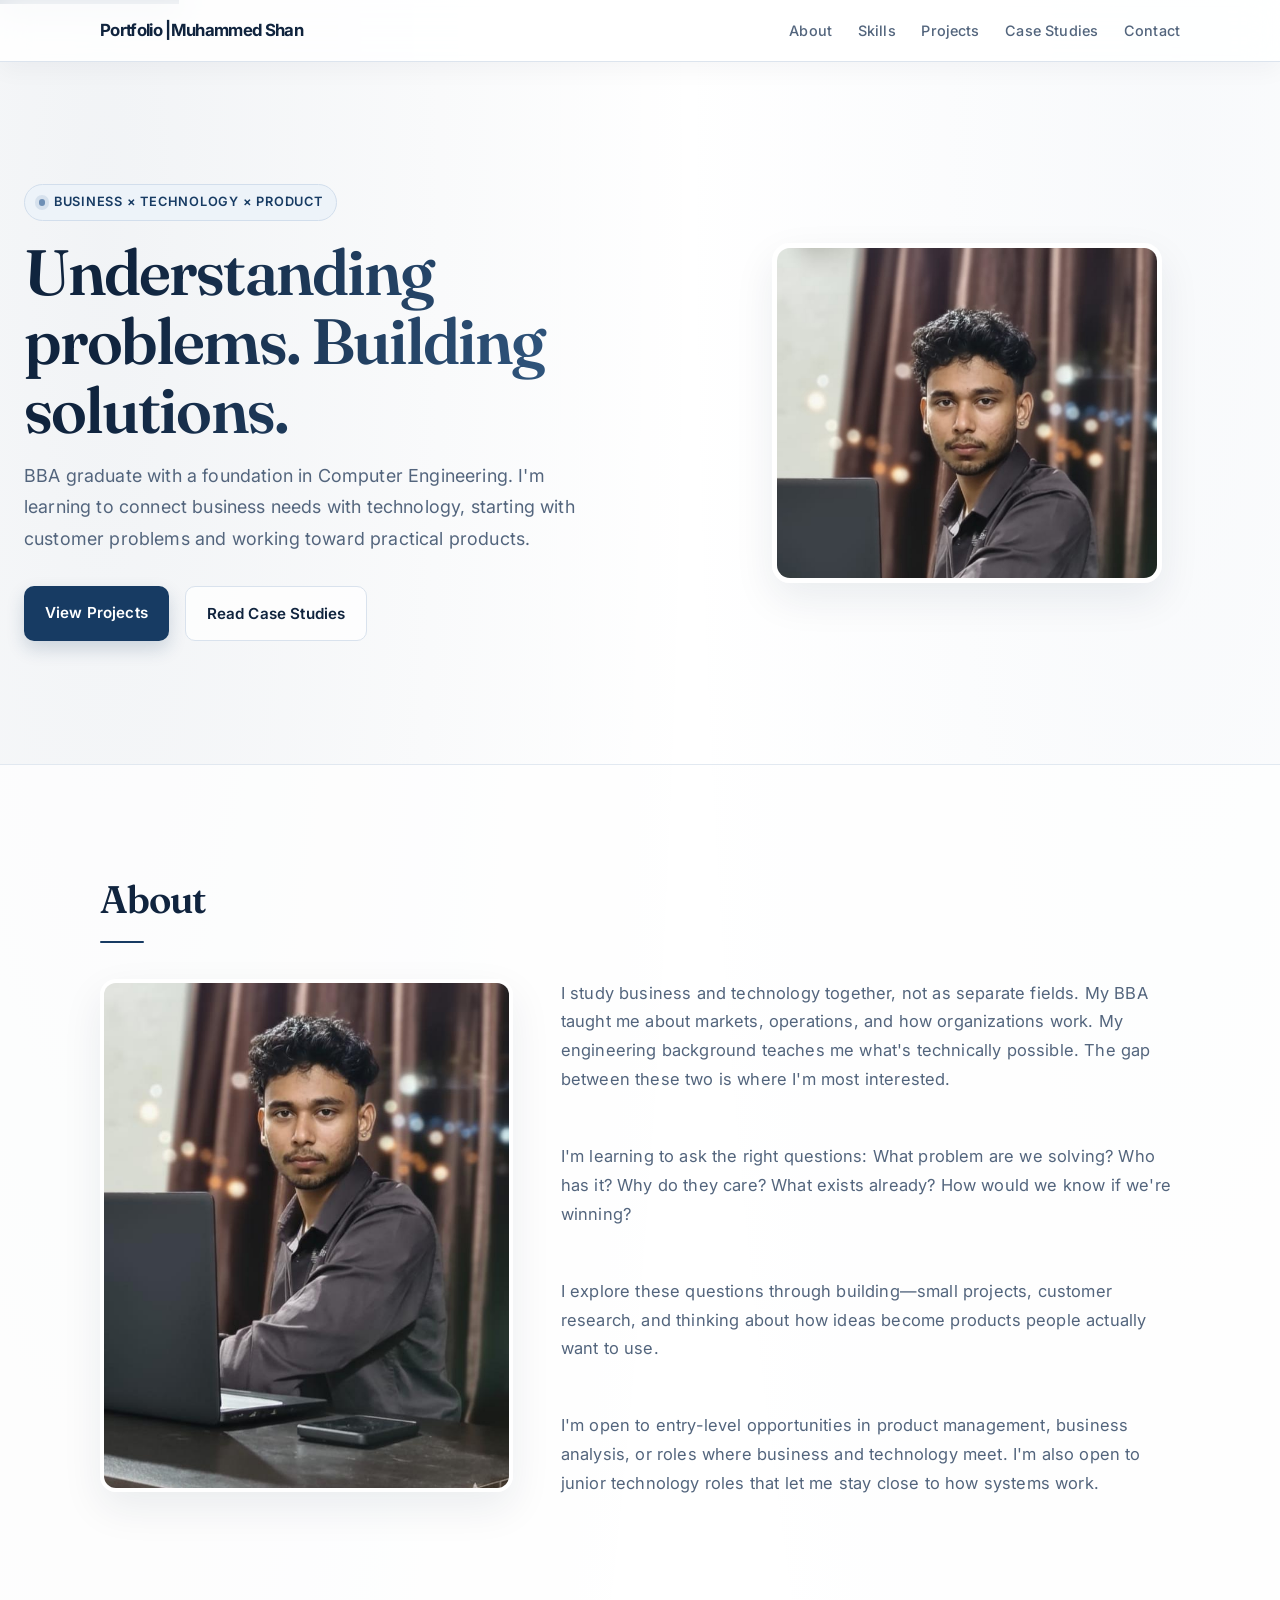
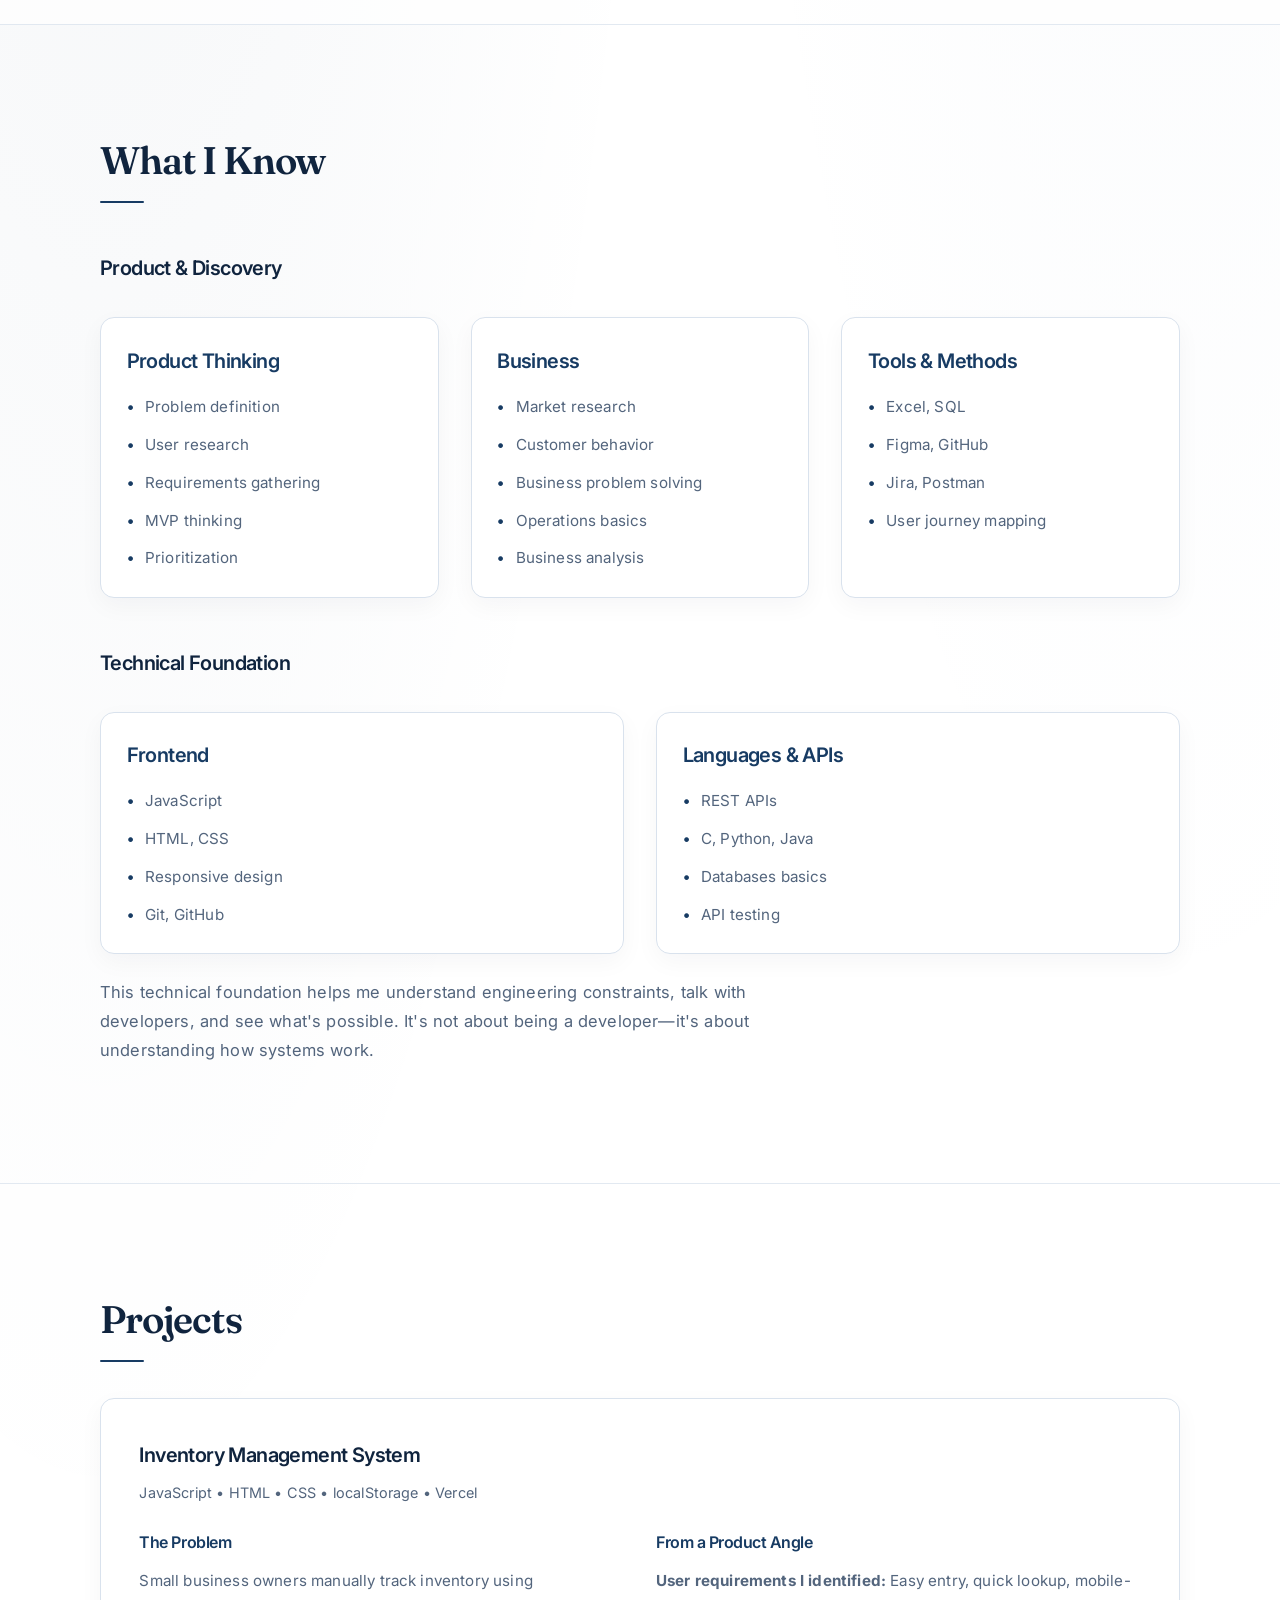
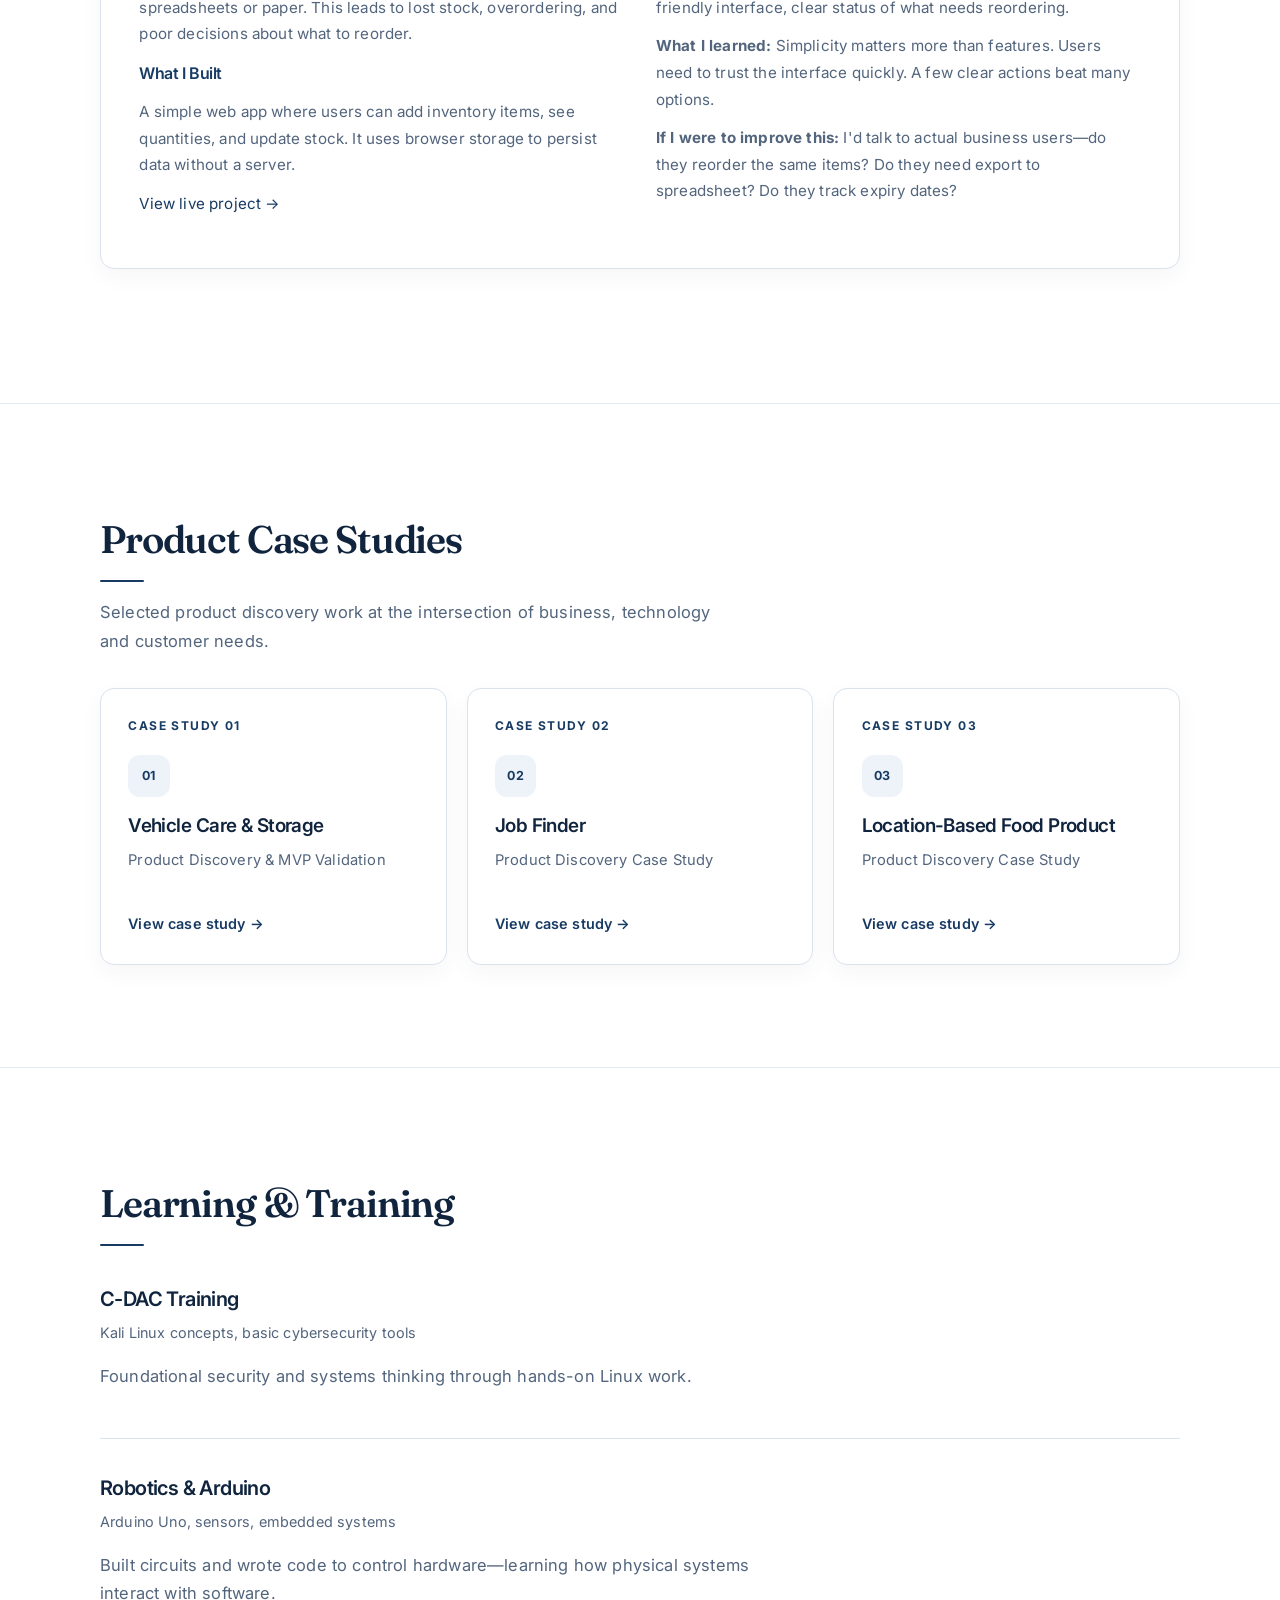
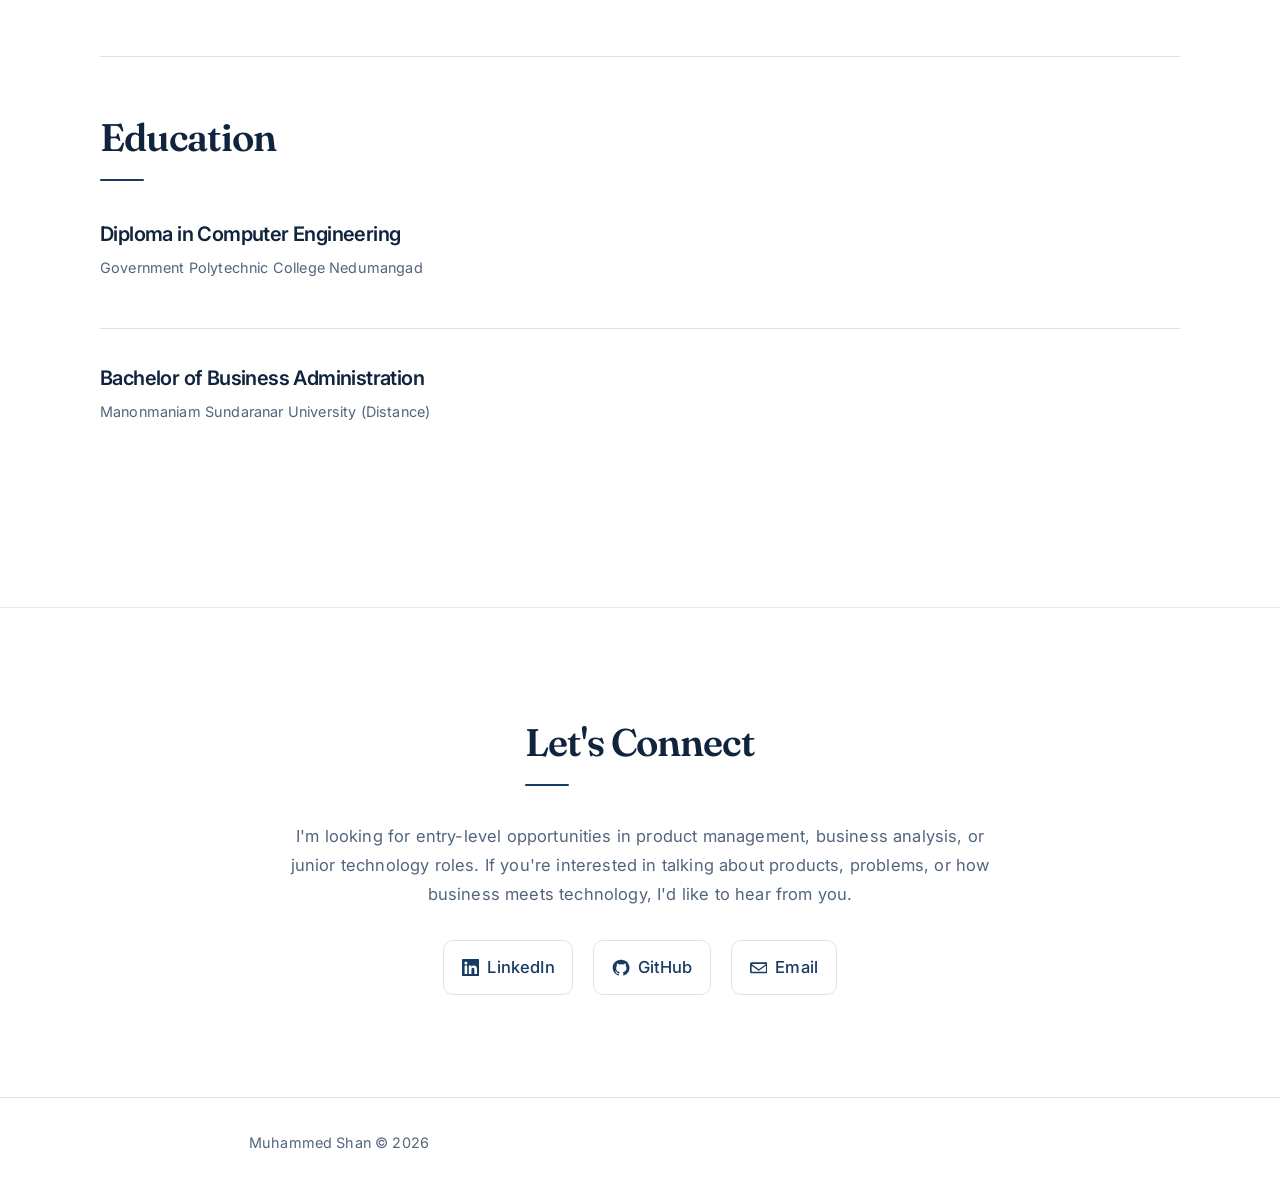
==== commit b02706b7: "add update case study" ====
--- a/index.html
+++ b/index.html
@@ -5,16 +5,19 @@
     <meta name="viewport" content="width=device-width, initial-scale=1.0">
     <meta name="description" content="Muhammed Shan - Product Manager + Technology. BBA + Computer Engineering exploring problems, users, and solutions.">
     <title>Muhammed Shan | Product + Technology</title>
-     <a href="#main" class="skip-link">Skip to main content</a>
+    <link rel="preconnect" href="https://fonts.googleapis.com">
+    <link rel="preconnect" href="https://fonts.gstatic.com" crossorigin>
+    <link href="https://fonts.googleapis.com/css2?family=Fraunces:opsz,wght@9..144,500;9..144,600;9..144,700&family=Inter:wght@400;500;600;700&display=swap" rel="stylesheet">
     <link rel="stylesheet" href="./stylee.css">
 
 </head>
 <body>
+    <a href="#main" class="skip-link">Skip to main content</a>
     
 
     <header>
         <nav>
-            <div class="logo">Muhammed Shan</div>
+            <div class="logo">Portfolio |Muhammed Shan</div>
             <ul class="nav-links">
                 <li><a href="#about">About</a></li>
                 <li><a href="#skills">Skills</a></li>
@@ -73,7 +76,7 @@
                     <h3>Product & Discovery</h3>
                     <div class="skills-grid">
                         <div class="skill-category">
-                            <h3 style="color: var(--color-accent);">Product Thinking</h3>
+                            <h3>Product Thinking</h3>
                             <ul class="skill-list">
                                 <li>Problem definition</li>
                                 <li>User research</li>
@@ -83,7 +86,7 @@
                             </ul>
                         </div>
                         <div class="skill-category">
-                            <h3 style="color: var(--color-accent);">Business</h3>
+                            <h3>Business</h3>
                             <ul class="skill-list">
                                 <li>Market research</li>
                                 <li>Customer behavior</li>
@@ -93,7 +96,7 @@
                             </ul>
                         </div>
                         <div class="skill-category">
-                            <h3 style="color: var(--color-accent);">Tools & Methods</h3>
+                            <h3>Tools & Methods</h3>
                             <ul class="skill-list">
                                 <li>Excel, SQL</li>
                                 <li>Figma, GitHub</li>
@@ -108,7 +111,7 @@
                     <h3>Technical Foundation</h3>
                     <div class="skills-grid">
                         <div class="skill-category">
-                            <h3 style="color: var(--color-accent);">Frontend</h3>
+                            <h3>Frontend</h3>
                             <ul class="skill-list">
                                 <li>JavaScript</li>
                                 <li>HTML, CSS</li>
@@ -117,7 +120,7 @@
                             </ul>
                         </div>
                         <div class="skill-category">
-                            <h3 style="color: var(--color-accent);">Languages & APIs</h3>
+                            <h3>Languages & APIs</h3>
                             <ul class="skill-list">
                                 <li>REST APIs</li>
                                 <li>C, Python, Java</li>
@@ -126,7 +129,7 @@
                             </ul>
                         </div>
                     </div>
-                    <p style="margin-top: 1.5rem; color: var(--color-text-light);">
+                    <p class="skills-note">
                         This technical foundation helps me understand engineering constraints, talk with developers, and see what's possible. It's not about being a developer—it's about understanding how systems work.
                     </p>
                 </div>
@@ -174,72 +177,33 @@
         <!-- Case Studies Section -->
         <section id="case-studies">
             <div class="container">
-                <h2>Product Exploration: Vehicle Care & Storage</h2>
-                <p>
-                    This is a product thinking exercise based on a real-world observation, not an operating business or validated product.
-                </p>
-
-                <div class="case-study">
-                    <h3>The Problem</h3>
-                    <p>
-                        Vehicle owners in Trivandrum struggle with storage and care. Whether a two-wheeler gathering dust or a car sitting unused, there's friction: where to keep it, how to maintain it, security concerns, and the cost of extended storage.
-                    </p>
-                </div>
-
-                <div class="case-study">
-                    <h3>Users & Pain Points</h3>
-                    <div class="case-study-grid">
-                        <div class="case-study-item">
-                            <h4>Seasonal Vehicle Owners</h4>
-                            <p>People who use vehicles only during certain months, facing storage and maintenance issues year-round.</p>
-                        </div>
-                        <div class="case-study-item">
-                            <h4>Young Professionals</h4>
-                            <p>Recently bought a vehicle but travel frequently, leaving it unused. Security and maintenance concerns.</p>
-                        </div>
-                        <div class="case-study-item">
-                            <h4>Fleet Operators</h4>
-                            <p>Small commercial fleet owners managing multiple vehicles and tracking maintenance across them.</p>
-                        </div>
-                    </div>
-                </div>
-
-                <div class="case-study">
-                    <h3>Existing Solutions</h3>
-                    <p>
-                        Parking apps (short-term), general storage facilities (not vehicle-aware), mechanics (reactive maintenance only), insurance (passive protection). None solve the complete picture: storage + maintenance + tracking + cost visibility.
-                    </p>
-                </div>
-
-                <div class="case-study">
-                    <h3>Product Thinking Process</h3>
-                    <div class="process">
-                        <div class="process-step">Observe</div>
-                        <div class="process-step">Research</div>
-                        <div class="process-step">Insights</div>
-                        <div class="process-step">Define</div>
-                        <div class="process-step">Build</div>
-                        <div class="process-step">Test</div>
-                        <div class="process-step">Learn</div>
-                    </div>
-                </div>
-
-                <div class="case-study">
-                    <h3>MVP Thinking</h3>
-                    <p>
-                        Start small: a dashboard where vehicle owners log maintenance, track storage costs, and see alerts (service due, inspection needed). Not a storage provider, not an insurer—a tool to manage the problem they already face.
-                    </p>
-                </div>
-
-                <div class="case-study">
-                    <h3>Next Steps</h3>
-                    <p>
-                        Talk to vehicle owners in Trivandrum. Are they willing to pay for maintenance tracking? Do they need storage connections, or is tracking enough? What's their biggest pain: knowing when to service, or finding places to store?
-                    </p>
-                </div>
-            </div>
-        </section>
-
+                <h2>Product Case Studies</h2>
+                <p class="case-studies-intro">Selected product discovery work at the intersection of business, technology and customer needs.</p>
+                <div class="case-study-cards">
+                    <a class="case-study-card" href="./case-studies/vehicle-care/">
+                        <span class="case-study-number">Case Study 01</span>
+                        <span class="case-study-icon" aria-hidden="true">01</span>
+                        <h3>Vehicle Care &amp; Storage</h3>
+                        <p>Product Discovery &amp; MVP Validation</p>
+                        <span class="case-study-link">View case study →</span>
+                    </a>
+                    <a class="case-study-card" href="./case-studies/job-finder/">
+                        <span class="case-study-number">Case Study 02</span>
+                        <span class="case-study-icon" aria-hidden="true">02</span>
+                        <h3>Job Finder</h3>
+                        <p>Product Discovery Case Study</p>
+                        <span class="case-study-link">View case study →</span>
+                    </a>
+                    <a class="case-study-card" href="./case-studies/food-product/">
+                        <span class="case-study-number">Case Study 03</span>
+                        <span class="case-study-icon" aria-hidden="true">03</span>
+                        <h3>Location-Based Food Product</h3>
+                        <p>Product Discovery Case Study</p>
+                        <span class="case-study-link">View case study →</span>
+                    </a>
+                </div>
+            </div>
+        </section>
         <!-- Experience & Education -->
         <section id="experience">
             <div class="container">
@@ -257,16 +221,16 @@
                     <p>Built circuits and wrote code to control hardware—learning how physical systems interact with software.</p>
                 </div>
 
-                <h2 style="margin-top: 3rem;">Education</h2>
+                <h2 class="section-heading-spaced">Education</h2>
                 
                 <div class="timeline-item">
                     <h3>Diploma in Computer Engineering</h3>
-                    <p class="timeline-meta">Government Polytechnic College Nedumangad • CGPA: 7.56</p>
+                    <p class="timeline-meta">Government Polytechnic College Nedumangad </p>
                 </div>
 
                 <div class="timeline-item">
                     <h3>Bachelor of Business Administration</h3>
-                    <p class="timeline-meta">Distance Education</p>
+                    <p class="timeline-meta">Manonmaniam Sundaranar University (Distance)</p>
                 </div>
             </div>
         </section>
@@ -290,25 +254,6 @@
     <footer>
         <p>Muhammed Shan © 2026</p>
     </footer>
-    <script>
-        const pageSections = document.querySelectorAll("main > section");
-        const prefersLessMotion = window.matchMedia("(prefers-reduced-motion: reduce)").matches;
-
-        if (!prefersLessMotion && "IntersectionObserver" in window) {
-            const sectionObserver = new IntersectionObserver((entries, observer) => {
-                entries.forEach((entry) => {
-                    if (entry.isIntersecting) {
-                        entry.target.classList.add("is-visible");
-                        observer.unobserve(entry.target);
-                    }
-                });
-            }, { threshold: 0.12 });
-
-            pageSections.forEach((section) => {
-                section.classList.add("scroll-reveal");
-                sectionObserver.observe(section);
-            });
-        }
-    </script>
+    <script src="./script.js" defer></script>
 </body>
 </html>
--- a/stylee.css
+++ b/stylee.css
@@ -1,897 +1,1496 @@
-
-        * {
-            margin: 0;
-            padding: 0;
-            box-sizing: border-box;
-        }
-
-        :root {
-            --color-bg: #ffffff;
-            --color-text: #1a1a1a;
-            --color-text-light: #666666;
-            --color-border: #e0e0e0;
-            --color-accent: #0066cc;
-            --color-accent-hover: #0052a3;
-            --font-sans: -apple-system, BlinkMacSystemFont, 'Segoe UI', Roboto, 'Helvetica Neue', sans-serif;
-            --line-height: 1.6;
-            --max-width: 900px;
-        }
-
-        @media (prefers-reduced-motion: reduce) {
-            * {
-                animation-duration: 0.01ms !important;
-                animation-iteration-count: 1 !important;
-                transition-duration: 0.01ms !important;
-            }
-        }
-
-        body {
-            font-family: var(--font-sans);
-            color: var(--color-text);
-            background-color: var(--color-bg);
-            line-height: var(--line-height);
-            font-size: 16px;
-        }
-
-        @media (max-width: 640px) {
-            body {
-                font-size: 15px;
-            }
-        }
-
-        header {
-            padding: 2rem 1.5rem;
-            border-bottom: 1px solid var(--color-border);
-            position: sticky;
-            top: 0;
-            background-color: var(--color-bg);
-            z-index: 100;
-        }
-
-        nav {
-            max-width: var(--max-width);
-            margin: 0 auto;
-            display: flex;
-            justify-content: space-between;
-            align-items: center;
-        }
-
-        .logo {
-            font-weight: 600;
-            font-size: 1rem;
-            letter-spacing: -0.3px;
-        }
-
-        .nav-links {
-            display: flex;
-            gap: 2rem;
-            list-style: none;
-        }
-
-        .nav-links a {
-            color: var(--color-text);
-            text-decoration: none;
-            font-size: 0.9rem;
-            transition: color 0.2s;
-        }
-
-        .nav-links a:hover {
-            color: var(--color-accent);
-        }
-
-        @media (max-width: 640px) {
-            .nav-links {
-                gap: 1rem;
-                font-size: 0.85rem;
-            }
-        }
-
-        section {
-            padding: 5rem 1.5rem;
-        }
-
-        .container {
-            max-width: var(--max-width);
-            margin: 0 auto;
-        }
-
-        h1 {
-            font-size: 3rem;
-            font-weight: 700;
-            margin-bottom: 1rem;
-            line-height: 1.2;
-            letter-spacing: -1px;
-        }
-
-        h2 {
-            font-size: 2rem;
-            font-weight: 700;
-            margin-bottom: 2rem;
-            letter-spacing: -0.5px;
-        }
-
-        h3 {
-            font-size: 1.25rem;
-            font-weight: 600;
-            margin-bottom: 1rem;
-        }
-
-        p {
-            color: var(--color-text-light);
-            margin-bottom: 1rem;
-            max-width: 70ch;
-        }
-
-        a {
-            color: var(--color-accent);
-            text-decoration: none;
-            transition: color 0.2s;
-        }
-
-        a:hover {
-            color: var(--color-accent-hover);
-        }
-
-        /* Hero Section */
-        .hero {
-            display: grid;
-            grid-template-columns: 1fr 1fr;
-            gap: 3rem;
-            align-items: center;
-            min-height: 70vh;
-        }
-
-        .hero-copy {
-            grid-column: 1;
-        }
-
-        .hero-image {
-            grid-column: 2;
-            grid-row: 1;
-            width: min(100%, 420px);
-            height: 320px;
-            justify-self: center;
-            object-fit: cover;
-            border-radius: 8px;
-        }
-
-        .hero h1 {
-            font-size: 3.5rem;
-        }
-
-        .hero-subheading {
-            color: var(--color-accent);
-            font-weight: 600;
-            font-size: 1rem;
-            margin-bottom: 1rem;
-            letter-spacing: 0.5px;
-        }
-
-        .hero-description {
-            font-size: 1.1rem;
-            color: var(--color-text-light);
-            margin-bottom: 2rem;
-            line-height: 1.8;
-        }
-
-        .cta-group {
-            display: flex;
-            gap: 1rem;
-            flex-wrap: wrap;
-        }
-
-        button, .button {
-            padding: 0.75rem 1.5rem;
-            border: none;
-            border-radius: 4px;
-            font-size: 0.95rem;
-            font-weight: 600;
-            cursor: pointer;
-            transition: all 0.2s;
-            text-decoration: none;
-            display: inline-block;
-        }
-
-        .button-primary {
-            background-color: var(--color-accent);
-            color: white;
-        }
-
-        .button-primary:hover {
-            background-color: var(--color-accent-hover);
-        }
-
-        .button-secondary {
-            border: 1px solid var(--color-border);
-            color: var(--color-text);
-            background-color: transparent;
-        }
-
-        .button-secondary:hover {
-            border-color: var(--color-accent);
-            color: var(--color-accent);
-        }
-
-        @media (max-width: 768px) {
-            .hero {
-                grid-template-columns: 1fr;
-                min-height: auto;
-            }
-
-            .hero-copy,
-            .hero-image {
-                grid-column: 1;
-            }
-
-            .hero-image {
-                grid-row: auto;
-                width: min(100%, 420px);
-                height: 280px;
-            }
-
-            .about-content {
-                grid-template-columns: 1fr;
-            }
-
-            .about-image,
-            .about-content p {
-                grid-column: 1;
-            }
-
-            .about-image {
-                grid-row: auto;
-            }
-
-            h1 {
-                font-size: 2.2rem;
-            }
-
-            .hero h1 {
-                font-size: 2.2rem;
-            }
-        }
-
-        /* About Section */
-        .about {
-            background-color: var(--color-bg);
-        }
-
-        .about-content {
-            display: grid;
-            grid-template-columns: minmax(0, 0.8fr) minmax(0, 1.2fr);
-            gap: 1.5rem 3rem;
-            align-items: start;
-        }
-
-        .about-image {
-            grid-column: 1;
-            grid-row: 1 / span 4;
-            width: 100%;
-            max-width: 100%;
-            height: auto;
-            object-fit: contain;
-            border-radius: 8px;
-        }
-
-        .about-content p {
-            grid-column: 2;
-            margin-bottom: 1.5rem;
-        }
-
-        /* Skills Grid */
-        .skills-section {
-            margin-top: 3rem;
-        }
-
-        .skills-grid {
-            display: grid;
-            grid-template-columns: repeat(auto-fit, minmax(250px, 1fr));
-            gap: 2rem;
-            margin-top: 2rem;
-        }
-
-        .skill-category {
-            border: 1px solid var(--color-border);
-            padding: 1.5rem;
-            border-radius: 6px;
-        }
-
-        .skill-category h3 {
-            margin-bottom: 1rem;
-            color: var(--color-accent);
-        }
-
-        .skill-list {
-            list-style: none;
-            display: flex;
-            flex-direction: column;
-            gap: 0.75rem;
-        }
-
-        .skill-list li {
-            color: var(--color-text-light);
-            font-size: 0.95rem;
-        }
-
-        /* Projects Section */
-        .project {
-            border: 1px solid var(--color-border);
-            padding: 2rem;
-            border-radius: 6px;
-            margin-bottom: 2rem;
-        }
-
-        .project h3 {
-            margin-bottom: 0.5rem;
-        }
-
-        .project-meta {
-            color: var(--color-text-light);
-            font-size: 0.9rem;
-            margin-bottom: 1rem;
-        }
-
-        .project-content {
-            display: grid;
-            grid-template-columns: 1fr 1fr;
-            gap: 2rem;
-            margin-top: 1.5rem;
-        }
-
-        .project-section h4 {
-            font-size: 1rem;
-            font-weight: 600;
-            margin-bottom: 0.75rem;
-            color: var(--color-accent);
-        }
-
-        .project-section p {
-            font-size: 0.95rem;
-            margin-bottom: 0.75rem;
-        }
-
-        @media (max-width: 768px) {
-            .project-content {
-                grid-template-columns: 1fr;
-            }
-        }
-
-        /* Case Studies */
-        .case-study {
-            border-left: 3px solid var(--color-accent);
-            padding: 2rem;
-            margin-bottom: 2rem;
-            background-color: var(--color-bg);
-        }
-
-        .case-study h3 {
-            margin-bottom: 1rem;
-        }
-
-        .case-study-grid {
-            display: grid;
-            grid-template-columns: repeat(auto-fit, minmax(200px, 1fr));
-            gap: 1.5rem;
-            margin-top: 1.5rem;
-        }
-
-        .case-study-item h4 {
-            font-size: 0.95rem;
-            font-weight: 600;
-            margin-bottom: 0.5rem;
-            color: var(--color-accent);
-        }
-
-        .case-study-item p {
-            font-size: 0.9rem;
-            margin-bottom: 0;
-        }
-
-        /* Product Thinking Process */
-        .process {
-            display: grid;
-            grid-template-columns: repeat(auto-fit, minmax(120px, 1fr));
-            gap: 1rem;
-            margin-top: 2rem;
-        }
-
-        .process-step {
-            text-align: center;
-            padding: 1.5rem 1rem;
-            border: 1px solid var(--color-border);
-            border-radius: 6px;
-            font-size: 0.9rem;
-            font-weight: 500;
-        }
-
-        .process-step:not(:last-child)::after {
-            content: '→';
-            position: absolute;
-            margin-left: 1rem;
-        }
-
-        /* Experience & Education */
-        .timeline-item {
-            margin-bottom: 2rem;
-            padding-bottom: 2rem;
-            border-bottom: 1px solid var(--color-border);
-        }
-
-        .timeline-item:last-child {
-            border-bottom: none;
-        }
-
-        .timeline-item h3 {
-            margin-bottom: 0.25rem;
-        }
-
-        .timeline-meta {
-            color: var(--color-text-light);
-            font-size: 0.9rem;
-            margin-bottom: 0.5rem;
-        }
-
-        /* Contact Section */
-        .contact {
-            text-align: center;
-        }
-
-        .contact-links {
-            display: flex;
-            justify-content: center;
-            gap: 2rem;
-            margin-top: 2rem;
-            flex-wrap: wrap;
-        }
-
-        .contact-links a {
-            display: inline-flex;
-            align-items: center;
-            gap: 0.5rem;
-            font-weight: 500;
-        }
-
-        /* Footer */
-        footer {
-            border-top: 1px solid var(--color-border);
-            padding: 2rem 1.5rem;
-            text-align: center;
-            color: var(--color-text-light);
-            font-size: 0.9rem;
-        }
-
-        /* Focus states */
-        a:focus-visible, button:focus-visible {
-            outline: 2px solid var(--color-accent);
-            outline-offset: 2px;
-        }
-
-        /* Skip to main */
-        .skip-link {
-            position: absolute;
-            top: -40px;
-            left: 0;
-            background: var(--color-accent);
-            color: white;
-            padding: 8px;
-            text-decoration: none;
-            z-index: 100;
-        }
-
-        .skip-link:focus {
-            top: 0;
-        }
-
-        /* Modern product and business portfolio theme */
-        :root {
-            color-scheme: light;
-            --color-bg: #f4f7fb;
-            --color-text: #172b4d;
-            --color-text-light: #596b82;
-            --color-border: #dce5ef;
-            --color-accent: #087e8b;
-            --color-accent-hover: #066672;
-            --color-highlight: #f2a65a;
-            --font-sans: Inter, "Aptos", "Segoe UI", Roboto, Helvetica, Arial, sans-serif;
-            --max-width: 1080px;
-            --shadow-soft: 0 14px 36px rgba(23, 43, 77, 0.1);
-        }
-
-        html {
-            scroll-behavior: smooth;
-            scroll-padding-top: 90px;
-        }
-
-        body {
-            background: var(--color-bg);
-            background-image: radial-gradient(ellipse at 8% 4%, rgba(8, 126, 139, 0.09), transparent 34%), radial-gradient(ellipse at 92% 3%, rgba(242, 166, 90, 0.12), transparent 29%);
-            letter-spacing: 0.005em;
-            -webkit-font-smoothing: antialiased;
-        }
-
-        header {
-            padding: 1rem 1.5rem;
-            background: rgba(255, 255, 255, 0.88);
-            border-bottom-color: rgba(220, 228, 239, 0.85);
-            box-shadow: 0 4px 20px rgba(24, 45, 78, 0.04);
-            backdrop-filter: blur(14px);
-            -webkit-backdrop-filter: blur(14px);
-        }
-
-        .logo {
-            color: #17233b;
-            font-size: 1.05rem;
-            font-weight: 750;
-            letter-spacing: -0.04em;
-        }
-
-        .nav-links {
-            gap: clamp(0.75rem, 2vw, 1.8rem);
-        }
-
-        .nav-links a {
-            position: relative;
-            color: #526078;
-            font-weight: 550;
-            padding: 0.45rem 0;
-        }
-
-        .nav-links a::after {
-            position: absolute;
-            right: 0;
-            bottom: 0;
-            left: 0;
-            height: 2px;
-            content: "";
-            background: var(--color-accent);
-            transform: scaleX(0);
-            transform-origin: right;
-            transition: transform 220ms ease;
-        }
-
-        .nav-links a:hover::after,
-        .nav-links a:focus-visible::after {
-            transform: scaleX(1);
-            transform-origin: left;
-        }
-
-        section {
-            padding: clamp(4rem, 8vw, 6.5rem) 1.5rem;
-            scroll-margin-top: 76px;
-        }
-
-        h1, h2, h3, h4 {
-            color: var(--color-text);
-            letter-spacing: -0.035em;
-        }
-
-        h1 {
-            font-size: clamp(2.6rem, 5vw, 4.2rem);
-            line-height: 1.08;
-            font-weight: 760;
-        }
-
-        h2 {
-            font-size: clamp(1.8rem, 3vw, 2.35rem);
-            margin-bottom: 2.25rem;
-        }
-
-        p {
-            line-height: 1.75;
-        }
-
-        .hero {
-            min-height: min(78vh, 760px);
-            gap: clamp(2rem, 6vw, 5rem);
-            padding-top: clamp(4rem, 9vw, 7rem);
-            padding-bottom: clamp(4rem, 9vw, 7rem);
-        }
-
-        .hero-subheading {
-            display: inline-flex;
-            align-items: center;
-            gap: 0.55rem;
-            color: var(--color-accent);
-            background: #e4f4f3;
-            border: 1px solid #c5e5e2;
-            border-radius: 999px;
-            padding: 0.45rem 0.8rem;
-            font-size: 0.84rem;
-            letter-spacing: 0.025em;
-            text-transform: uppercase;
-        }
-
-        .hero-subheading::before {
-            width: 0.45rem;
-            height: 0.45rem;
-            content: "";
-            border-radius: 50%;
-            background: var(--color-highlight);
-            box-shadow: 0 0 0 4px rgba(242, 166, 90, 0.2);
-        }
-
-        .hero-description {
-            max-width: 58ch;
-            font-size: clamp(1rem, 1.4vw, 1.13rem);
-        }
-
-        .hero-image {
-            width: min(100%, 390px);
-            height: 340px;
-            border: 7px solid rgba(255, 255, 255, 0.88);
-            border-radius: 22px;
-            box-shadow: 0 26px 60px rgba(24, 45, 78, 0.18);
-            animation: image-float 7s ease-in-out infinite;
-        }
-
-        .button {
-            border-radius: 9px;
-            padding: 0.85rem 1.25rem;
-            transition: color 180ms ease, background 180ms ease, border-color 180ms ease, box-shadow 180ms ease, transform 180ms ease;
-        }
-
-        .button-primary {
-            background: linear-gradient(135deg, #087e8b, #176b87);
-            box-shadow: 0 7px 16px rgba(8, 126, 139, 0.22);
-        }
-
-        .button-primary:hover {
-            background: linear-gradient(135deg, #066672, #10536b);
-            box-shadow: 0 11px 22px rgba(8, 126, 139, 0.3);
-            transform: translateY(-2px);
-        }
-
-        .button-secondary {
-            border-color: #cbd6e4;
-            background: rgba(255, 255, 255, 0.7);
-        }
-
-        .button-secondary:hover {
-            background: #fff;
-            border-color: var(--color-accent);
-            box-shadow: var(--shadow-soft);
-            transform: translateY(-2px);
-        }
-
-        .button:active,
-        .contact-links a:active {
-            transform: translateY(1px) scale(0.98);
-        }
-
-        .about,
-        #projects,
-        #experience {
-            background: rgba(255, 255, 255, 0.68);
-            border-top: 1px solid rgba(220, 228, 239, 0.65);
-            border-bottom: 1px solid rgba(220, 228, 239, 0.65);
-        }
-
-        .about-image {
-            border: 6px solid #fff;
-            border-radius: 18px;
-            box-shadow: var(--shadow-soft);
-        }
-
-        .skill-category,
-        .project,
-        .case-study,
-        .process-step {
-            background: #fff;
-            border: 1px solid var(--color-border);
-            border-radius: 14px;
-            box-shadow: 0 5px 18px rgba(24, 45, 78, 0.035);
-            transition: transform 220ms ease, border-color 220ms ease, box-shadow 220ms ease;
-        }
-
-        .skill-category:hover,
-        .project:hover,
-        .case-study:hover,
-        .process-step:hover {
-            transform: translateY(-4px);
-            border-color: #9dcfce;
-            box-shadow: var(--shadow-soft);
-        }
-
-        .skill-category h3,
-        .project-section h4,
-        .case-study-item h4 {
-            color: var(--color-accent);
-        }
-
-        .skill-list li {
-            position: relative;
-            padding-left: 1.15rem;
-        }
-
-        .skill-list li::before {
-            position: absolute;
-            left: 0;
-            color: #36a487;
-            content: "✓";
-            font-weight: 700;
-        }
-
-        .project {
-            padding: clamp(1.4rem, 3vw, 2.4rem);
-        }
-
-        .project-meta,
-        .timeline-meta {
-            color: #718098;
-        }
-
-        .case-study {
-            border-left: 4px solid var(--color-accent);
-            background: #fff;
-        }
-
-        .process-step {
-            color: #33445e;
-            background: linear-gradient(145deg, #fff 25%, #f0f8f8 100%);
-        }
-
-        .contact-links a {
-            padding: 0.7rem 1rem;
-            border: 1px solid var(--color-border);
-            border-radius: 9px;
-            background: #fff;
-            transition: transform 180ms ease, border-color 180ms ease, box-shadow 180ms ease;
-        }
-
-        .contact-links svg {
-            width: 1.1rem;
-            height: 1.1rem;
-            flex: 0 0 auto;
-            fill: currentColor;
-        }
-
-        .contact-links a:hover {
-            border-color: #9dcfce;
-            box-shadow: var(--shadow-soft);
-            transform: translateY(-3px);
-        }
-
-        footer {
-            background: #fff;
-            border-color: var(--color-border);
-        }
-
-        .scroll-reveal {
-            opacity: 0;
-            transform: translateY(28px);
-            transition: opacity 700ms ease, transform 700ms cubic-bezier(0.2, 0.7, 0.2, 1);
-        }
-
-        .scroll-reveal.is-visible {
-            opacity: 1;
-            transform: translateY(0);
-        }
-
-        h1 {
-            color: #087e8b;
-            background: linear-gradient(105deg, #172b4d 8%, #087e8b 74%, #d88739 100%);
-            background-clip: text;
-            -webkit-text-fill-color: transparent;
-        }
-
-        h2 {
-            position: relative;
-            width: fit-content;
-            padding-bottom: 0.55rem;
-        }
-
-        h2::after {
-            position: absolute;
-            bottom: 0;
-            left: 0;
-            width: 3rem;
-            height: 3px;
-            content: "";
-            border-radius: 3px;
-            background: linear-gradient(90deg, #087e8b, #f2a65a);
-            transition: width 250ms ease;
-        }
-
-        h2:hover::after {
-            width: 100%;
-        }
-
-        .skill-category,
-        .project,
-        .case-study,
-        .process-step,
-        .timeline-item {
-            animation: card-enter 600ms both;
-        }
-
-        .skill-category:nth-child(2),
-        .process-step:nth-child(even) { animation-delay: 90ms; }
-
-        .skill-category:nth-child(3),
-        .process-step:nth-child(3n) { animation-delay: 160ms; }
-
-        @keyframes image-float {
-            0%, 100% { transform: translateY(0); }
-            50% { transform: translateY(-8px); }
-        }
-
-        @keyframes card-enter {
-            from { opacity: 0; transform: translateY(12px); }
-            to { opacity: 1; transform: translateY(0); }
-        }
-
-        @media (max-width: 768px) {
-            .hero-image {
-                width: min(100%, 380px);
-                height: 280px;
-            }
-
-            .nav-links {
-                gap: 0.75rem;
-            }
-        }
-
-        @media (max-width: 640px) {
-            header { padding: 0.85rem 1rem; }
-            nav { align-items: flex-start; flex-direction: column; gap: 0.6rem; }
-            .nav-links { width: 100%; overflow-x: auto; padding-bottom: 0.2rem; }
-            .nav-links a { white-space: nowrap; font-size: 0.82rem; }
-            section { padding-right: 1.1rem; padding-left: 1.1rem; }
-        }
-
-        @media (prefers-reduced-motion: reduce) {
-            html { scroll-behavior: auto; }
-            .scroll-reveal,
-            .scroll-reveal.is-visible { opacity: 1; transform: none; transition: none; }
-            main > section,
-            .hero-image,
-            .skill-category,
-            .project,
-            .case-study,
-            .process-step,
-            .timeline-item { animation: none; }
-        }
-
-        @media (max-width: 768px) {
-            .about-content {
-                display: grid;
-                grid-template-columns: minmax(0, 1fr);
-                gap: 0.85rem;
-            }
-
-            .about-image,
-            .about-content p {
-                grid-column: 1;
-                width: 100%;
-            }
-
-            .about-image {
-                grid-row: auto;
-                display: block;
-                max-width: min(100%, 520px);
-                height: auto;
-                max-height: none;
-                aspect-ratio: auto;
-                margin-bottom: 0.65rem;
-                justify-self: center;
-                object-fit: contain;
-            }
-
-            .about-content p {
-                margin-bottom: 0.65rem;
-                line-height: 1.7;
-            }
-        }
-
-        @media (max-width: 480px) {
-            .about h2 {
-                margin-bottom: 1.5rem;
-            }
-
-            .about-image {
-                max-width: 100%;
-                border-width: 4px;
-                border-radius: 14px;
-            }
-        }
-    
+* {
+    margin: 0;
+    padding: 0;
+    box-sizing: border-box;
+}
+
+:root {
+    color-scheme: light;
+    --color-bg: #ffffff;
+    --color-surface: #ffffff;
+    --color-text: #10243e;
+    --color-text-light: #53657d;
+    --color-border: #d9e2ed;
+    --color-accent: #173b63;
+    --color-accent-hover: #0e2948;
+    --color-highlight: #6e8fb5;
+    --color-accent-soft: #edf3f9;
+    --font-sans: Inter, "Segoe UI", Roboto, Helvetica, Arial, sans-serif;
+    --font-display: Fraunces, Georgia, "Times New Roman", serif;
+    --line-height: 1.7;
+    --max-width: 1080px;
+    --radius: 14px;
+    --radius-sm: 10px;
+    --shadow-soft: 0 16px 40px rgba(16, 36, 62, 0.08);
+    --shadow-card: 0 8px 24px rgba(16, 36, 62, 0.04);
+}
+
+@media (prefers-reduced-motion: reduce) {
+    * {
+        animation-duration: 0.01ms !important;
+        animation-iteration-count: 1 !important;
+        transition-duration: 0.01ms !important;
+    }
+}
+
+html {
+    scroll-behavior: smooth;
+    scroll-padding-top: 90px;
+}
+
+body {
+    font-family: var(--font-sans);
+    color: var(--color-text);
+    background-color: var(--color-bg);
+    background-image:
+        radial-gradient(ellipse at 8% 4%, rgba(23, 59, 99, 0.06), transparent 36%),
+        radial-gradient(ellipse at 92% 3%, rgba(110, 143, 181, 0.05), transparent 30%);
+    line-height: var(--line-height);
+    font-size: 16.5px;
+    letter-spacing: 0.01em;
+    -webkit-font-smoothing: antialiased;
+}
+
+@media (max-width: 640px) {
+    body {
+        font-size: 15.5px;
+    }
+}
+
+body > header {
+    padding: 1rem 1.5rem;
+    border-bottom: 1px solid rgba(217, 226, 237, 0.9);
+    position: sticky;
+    top: 0;
+    background: rgba(255, 255, 255, 0.86);
+    box-shadow: 0 8px 24px rgba(16, 36, 62, 0.04);
+    backdrop-filter: blur(16px);
+    -webkit-backdrop-filter: blur(16px);
+    z-index: 100;
+}
+
+nav {
+    max-width: var(--max-width);
+    margin: 0 auto;
+    display: flex;
+    justify-content: space-between;
+    align-items: center;
+}
+
+.logo {
+    color: var(--color-text);
+    font-size: 1.05rem;
+    font-weight: 700;
+    letter-spacing: -0.04em;
+    text-decoration: none;
+}
+
+.nav-links {
+    display: flex;
+    gap: clamp(0.75rem, 2vw, 1.8rem);
+    list-style: none;
+}
+
+.nav-links a {
+    position: relative;
+    color: var(--color-text-light);
+    text-decoration: none;
+    font-size: 0.9rem;
+    font-weight: 500;
+    padding: 0.45rem 0;
+    transition: color 0.2s ease;
+}
+
+.nav-links a:hover,
+.nav-links a:focus-visible {
+    color: var(--color-accent);
+}
+
+.nav-links a::after {
+    position: absolute;
+    right: 0;
+    bottom: 0;
+    left: 0;
+    height: 1.5px;
+    content: "";
+    background: var(--color-accent);
+    transform: scaleX(0);
+    transform-origin: right;
+    transition: transform 220ms ease;
+}
+
+.nav-links a:hover::after,
+.nav-links a:focus-visible::after {
+    transform: scaleX(1);
+    transform-origin: left;
+}
+
+@media (max-width: 640px) {
+    .nav-links {
+        gap: 1rem;
+        font-size: 0.85rem;
+    }
+}
+
+section {
+    padding: clamp(4rem, 8vw, 6.5rem) 1.5rem;
+    scroll-margin-top: 76px;
+}
+
+.container {
+    max-width: var(--max-width);
+    margin: 0 auto;
+}
+
+h1,
+h2,
+h3,
+h4 {
+    color: var(--color-text);
+    letter-spacing: -0.03em;
+}
+
+h1,
+h2 {
+    font-family: var(--font-display);
+    font-weight: 600;
+}
+
+h1 {
+    font-size: clamp(2.6rem, 5vw, 4.1rem);
+    margin-bottom: 1rem;
+    line-height: 1.08;
+}
+
+h2 {
+    position: relative;
+    width: fit-content;
+    font-size: clamp(1.85rem, 3vw, 2.4rem);
+    margin-bottom: 2.25rem;
+    padding-bottom: 0.65rem;
+}
+
+h2::after {
+    position: absolute;
+    bottom: 0;
+    left: 0;
+    width: 2.75rem;
+    height: 2px;
+    content: "";
+    border-radius: 2px;
+    background: var(--color-accent);
+}
+
+h3 {
+    font-size: 1.25rem;
+    font-weight: 600;
+    margin-bottom: 1rem;
+}
+
+p {
+    color: var(--color-text-light);
+    margin-bottom: 1rem;
+    max-width: 70ch;
+    line-height: 1.75;
+}
+
+a {
+    color: var(--color-accent);
+    text-decoration: none;
+    transition: color 0.2s ease;
+}
+
+a:hover {
+    color: var(--color-accent-hover);
+}
+
+.hero {
+    display: grid;
+    grid-template-columns: 1fr 1fr;
+    gap: clamp(2rem, 6vw, 5rem);
+    align-items: center;
+    min-height: min(78vh, 760px);
+    padding-top: clamp(4rem, 9vw, 7rem);
+    padding-bottom: clamp(4rem, 9vw, 7rem);
+}
+
+.hero-copy {
+    grid-column: 1;
+}
+
+.hero-image {
+    grid-column: 2;
+    grid-row: 1;
+    width: min(100%, 390px);
+    height: 340px;
+    justify-self: center;
+    object-fit: cover;
+    border: 5px solid rgba(255, 255, 255, 0.95);
+    border-radius: 18px;
+    box-shadow: var(--shadow-soft);
+}
+
+.hero h1 {
+    color: transparent;
+    background: linear-gradient(105deg, #10243e 18%, #31577f 92%);
+    background-clip: text;
+    -webkit-background-clip: text;
+    -webkit-text-fill-color: transparent;
+}
+
+.hero-subheading {
+    display: inline-flex;
+    align-items: center;
+    gap: 0.55rem;
+    color: var(--color-accent);
+    background: var(--color-accent-soft);
+    border: 1px solid #d2deec;
+    border-radius: 999px;
+    padding: 0.4rem 0.85rem;
+    font-size: 0.8rem;
+    font-weight: 600;
+    margin-bottom: 1rem;
+    letter-spacing: 0.06em;
+    text-transform: uppercase;
+}
+
+.hero-subheading::before {
+    width: 0.4rem;
+    height: 0.4rem;
+    content: "";
+    border-radius: 50%;
+    background: var(--color-highlight);
+    box-shadow: 0 0 0 4px rgba(110, 143, 181, 0.18);
+}
+
+.hero-description {
+    max-width: 58ch;
+    font-size: clamp(1rem, 1.4vw, 1.13rem);
+    margin-bottom: 2rem;
+}
+
+.cta-group {
+    display: flex;
+    gap: 1rem;
+    flex-wrap: wrap;
+}
+
+button,
+.button {
+    padding: 0.85rem 1.3rem;
+    border: none;
+    border-radius: var(--radius-sm);
+    font-size: 0.95rem;
+    font-weight: 600;
+    font-family: inherit;
+    cursor: pointer;
+    text-decoration: none;
+    display: inline-block;
+    transition: color 180ms ease, background 180ms ease, border-color 180ms ease, box-shadow 180ms ease, transform 180ms ease;
+}
+
+.button-primary {
+    background: var(--color-accent);
+    color: #fff;
+    box-shadow: 0 8px 18px rgba(23, 59, 99, 0.18);
+}
+
+.button-primary:hover {
+    background: var(--color-accent-hover);
+    color: #fff;
+    box-shadow: 0 12px 24px rgba(23, 59, 99, 0.24);
+    transform: translateY(-2px);
+}
+
+.button-secondary {
+    border: 1px solid var(--color-border);
+    color: var(--color-text);
+    background: rgba(255, 255, 255, 0.78);
+}
+
+.button-secondary:hover {
+    background: var(--color-surface);
+    border-color: var(--color-accent);
+    color: var(--color-accent);
+    box-shadow: var(--shadow-card);
+    transform: translateY(-2px);
+}
+
+.button:active,
+.contact-links a:active {
+    transform: translateY(1px) scale(0.98);
+}
+
+@media (max-width: 768px) {
+    .hero {
+        grid-template-columns: 1fr;
+        min-height: auto;
+    }
+
+    .hero-copy,
+    .hero-image {
+        grid-column: 1;
+    }
+
+    .hero-image {
+        grid-row: auto;
+        width: min(100%, 380px);
+        height: 280px;
+    }
+
+    .hero h1,
+    h1 {
+        font-size: 2.2rem;
+    }
+}
+
+.about,
+#projects,
+#experience {
+    background: rgba(255, 255, 255, 0.72);
+    border-top: 1px solid rgba(217, 226, 237, 0.75);
+    border-bottom: 1px solid rgba(217, 226, 237, 0.75);
+}
+
+.about-content {
+    display: grid;
+    grid-template-columns: minmax(0, 0.8fr) minmax(0, 1.2fr);
+    gap: 1.5rem 3rem;
+    align-items: start;
+}
+
+.about-image {
+    grid-column: 1;
+    grid-row: 1 / span 4;
+    width: 100%;
+    max-width: 100%;
+    height: auto;
+    object-fit: contain;
+    border: 4px solid #fff;
+    border-radius: 16px;
+    box-shadow: var(--shadow-soft);
+}
+
+.about-content p {
+    grid-column: 2;
+    margin-bottom: 1.5rem;
+}
+
+.skills-section {
+    margin-top: 3rem;
+}
+
+.skills-grid {
+    display: grid;
+    grid-template-columns: repeat(auto-fit, minmax(250px, 1fr));
+    gap: 2rem;
+    margin-top: 2rem;
+}
+
+.skill-category,
+.project,
+.case-study,
+.process-step {
+    background: var(--color-surface);
+    border: 1px solid var(--color-border);
+    border-radius: var(--radius);
+    box-shadow: var(--shadow-card);
+}
+
+.skill-category {
+    padding: 1.6rem;
+}
+
+.skill-category h3,
+.project-section h4,
+.case-study-item h4 {
+    color: var(--color-accent);
+}
+
+.skill-list {
+    list-style: none;
+    display: flex;
+    flex-direction: column;
+    gap: 0.75rem;
+}
+
+.skill-list li {
+    position: relative;
+    padding-left: 1.15rem;
+    color: var(--color-text-light);
+    font-size: 0.95rem;
+}
+
+.skill-list li::before {
+    position: absolute;
+    left: 0;
+    color: var(--color-accent);
+    content: "•";
+    font-weight: 700;
+}
+
+.skills-note {
+    margin-top: 1.5rem;
+    color: var(--color-text-light);
+}
+
+.project {
+    padding: clamp(1.5rem, 3vw, 2.4rem);
+    margin-bottom: 2rem;
+}
+
+.project h3 {
+    margin-bottom: 0.5rem;
+}
+
+.project-meta,
+.timeline-meta {
+    color: var(--color-text-light);
+    font-size: 0.9rem;
+    margin-bottom: 1rem;
+}
+
+.project-content {
+    display: grid;
+    grid-template-columns: 1fr 1fr;
+    gap: 2rem;
+    margin-top: 1.5rem;
+}
+
+.project-section h4 {
+    font-size: 1rem;
+    font-weight: 600;
+    margin-bottom: 0.75rem;
+}
+
+.project-section p {
+    font-size: 0.95rem;
+    margin-bottom: 0.75rem;
+}
+
+@media (max-width: 768px) {
+    .project-content {
+        grid-template-columns: 1fr;
+    }
+}
+
+.case-study {
+    border-left: 4px solid var(--color-accent);
+    padding: 2rem;
+    margin-bottom: 2rem;
+}
+
+.case-study h3 {
+    margin-bottom: 1rem;
+}
+
+.case-study-grid {
+    display: grid;
+    grid-template-columns: repeat(auto-fit, minmax(200px, 1fr));
+    gap: 1.5rem;
+    margin-top: 1.5rem;
+}
+
+.case-study-item h4 {
+    font-size: 0.95rem;
+    font-weight: 600;
+    margin-bottom: 0.5rem;
+}
+
+.case-study-item p {
+    font-size: 0.9rem;
+    margin-bottom: 0;
+}
+
+.process {
+    display: grid;
+    grid-template-columns: repeat(auto-fit, minmax(120px, 1fr));
+    gap: 1rem;
+    margin-top: 2rem;
+}
+
+.process-step {
+    text-align: center;
+    padding: 1.5rem 1rem;
+    font-size: 0.9rem;
+    font-weight: 500;
+    color: var(--color-text);
+}
+
+.process-step:not(:last-child)::after {
+    content: "→";
+    position: absolute;
+    margin-left: 1rem;
+}
+
+.timeline-item {
+    margin-bottom: 2rem;
+    padding-bottom: 2rem;
+    border-bottom: 1px solid var(--color-border);
+}
+
+.timeline-item:last-child {
+    border-bottom: none;
+}
+
+.timeline-item h3 {
+    margin-bottom: 0.25rem;
+}
+
+.section-heading-spaced {
+    margin-top: 3rem;
+}
+
+.contact {
+    text-align: center;
+}
+
+.contact h2,
+.contact p {
+    margin-left: auto;
+    margin-right: auto;
+}
+
+.contact-links {
+    display: flex;
+    justify-content: center;
+    gap: 1.25rem;
+    margin-top: 2rem;
+    flex-wrap: wrap;
+}
+
+.contact-links a {
+    display: inline-flex;
+    align-items: center;
+    gap: 0.5rem;
+    padding: 0.75rem 1.1rem;
+    border: 1px solid var(--color-border);
+    border-radius: var(--radius-sm);
+    background: var(--color-surface);
+    font-weight: 500;
+    transition: transform 180ms ease, border-color 180ms ease, box-shadow 180ms ease, color 180ms ease;
+}
+
+.contact-links svg {
+    width: 1.1rem;
+    height: 1.1rem;
+    flex: 0 0 auto;
+    fill: currentColor;
+}
+
+.contact-links a:hover {
+    border-color: var(--color-accent);
+    box-shadow: var(--shadow-card);
+    transform: translateY(-2px);
+}
+
+footer {
+    border-top: 1px solid var(--color-border);
+    padding: 2rem 1.5rem;
+    text-align: center;
+    color: var(--color-text-light);
+    font-size: 0.9rem;
+    background: var(--color-surface);
+}
+
+a:focus-visible,
+button:focus-visible {
+    outline: 2px solid var(--color-accent);
+    outline-offset: 2px;
+}
+
+.skip-link {
+    position: absolute;
+    top: -40px;
+    left: 0;
+    background: var(--color-accent);
+    color: #fff;
+    padding: 8px;
+    text-decoration: none;
+    z-index: 100;
+}
+
+.skip-link:focus {
+    top: 0;
+}
+
+.scroll-reveal {
+    opacity: 0;
+    transform: translateY(24px);
+    transition: opacity 700ms ease, transform 700ms cubic-bezier(0.2, 0.7, 0.2, 1);
+}
+
+.scroll-reveal.is-visible {
+    opacity: 1;
+    transform: translateY(0);
+}
+
+.case-studies-intro {
+    max-width: 62ch;
+    margin: -1.25rem 0 2rem;
+    color: var(--color-text-light);
+}
+
+.case-study-cards {
+    display: grid;
+    grid-template-columns: repeat(3, minmax(0, 1fr));
+    gap: 1.25rem;
+}
+
+.case-study-card {
+    position: relative;
+    display: flex;
+    min-height: 260px;
+    flex-direction: column;
+    padding: 1.7rem;
+    color: inherit;
+    text-decoration: none;
+    background: var(--color-surface);
+    border: 1px solid var(--color-border);
+    border-radius: var(--radius);
+    box-shadow: var(--shadow-card);
+    transition: transform 200ms ease, border-color 200ms ease, box-shadow 200ms ease;
+}
+
+.case-study-card:hover,
+.case-study-card:focus-visible {
+    transform: translateY(-4px);
+    border-color: #9bb1ca;
+    box-shadow: var(--shadow-soft);
+    color: inherit;
+}
+
+.case-study-number,
+.case-study-eyebrow,
+.case-study-kicker {
+    color: var(--color-accent);
+    font-size: 0.75rem;
+    font-weight: 700;
+    letter-spacing: 0.12em;
+    text-transform: uppercase;
+}
+
+.case-study-icon {
+    display: grid;
+    width: 2.6rem;
+    height: 2.6rem;
+    place-items: center;
+    margin: 1.15rem 0 0.85rem;
+    color: var(--color-accent);
+    background: var(--color-accent-soft);
+    border-radius: 12px;
+    font-size: 0.78rem;
+    font-weight: 700;
+    letter-spacing: 0.04em;
+}
+
+.case-study-card h3 {
+    margin-bottom: 0.35rem;
+    font-size: 1.18rem;
+}
+
+.case-study-card p {
+    color: var(--color-text-light);
+    font-size: 0.92rem;
+}
+
+.case-study-link {
+    margin-top: auto;
+    padding-top: 1.4rem;
+    color: var(--color-accent);
+    font-size: 0.9rem;
+    font-weight: 600;
+}
+
+.case-study-main {
+    max-width: 860px;
+    margin: 0 auto;
+    padding: clamp(2.5rem, 6vw, 5rem) 1.5rem;
+}
+
+.case-study-back {
+    display: inline-block;
+    margin-bottom: 2.4rem;
+    color: var(--color-accent);
+    font-weight: 600;
+    text-decoration: none;
+}
+
+.case-study-header {
+    padding: 1.5rem 0 2.2rem;
+    border-bottom: 1px solid var(--color-border);
+}
+
+.case-study-kicker {
+    display: inline-flex;
+    margin-bottom: 0.9rem;
+    padding: 0.35rem 0.7rem;
+    background: var(--color-accent-soft);
+    border: 1px solid #d2deec;
+    border-radius: 999px;
+}
+
+.case-study-header h1 {
+    margin: 0.65rem 0 0.8rem;
+    font-size: clamp(2.4rem, 5.5vw, 3.6rem);
+    color: var(--color-text);
+    background: none;
+    -webkit-text-fill-color: var(--color-text);
+}
+
+.case-study-subtitle {
+    margin: 0;
+    font-size: 1.12rem;
+    color: var(--color-text-light);
+    max-width: 740px;
+}
+
+.case-study-notice {
+    margin-top: 1.25rem;
+    padding: 0.95rem 1.05rem;
+    color: var(--color-text-light);
+    background: var(--color-surface);
+    border: 1px solid var(--color-border);
+    border-radius: var(--radius-sm);
+    font-size: 0.9rem;
+    box-shadow: var(--shadow-card);
+}
+
+.case-study-content {
+    padding: 0.5rem 0 2rem;
+}
+
+.case-study-section {
+    padding: 2.4rem 0;
+    border-bottom: 1px solid var(--color-border);
+}
+
+.case-study-section h2 {
+    margin: 0;
+    padding-bottom: 0;
+    font-size: clamp(1.35rem, 2vw, 2rem);
+}
+
+.case-study-section h2::after {
+    display: none;
+}
+
+.case-study-section p,
+.case-study-section li {
+    max-width: 70ch;
+    color: var(--color-text-light);
+}
+
+.case-study-section ul {
+    display: grid;
+    gap: 0.45rem;
+    margin: 0.8rem 0 0 1.2rem;
+}
+
+.case-study-pager {
+    display: flex;
+    justify-content: space-between;
+    gap: 1rem;
+    padding-top: 2rem;
+    align-items: center;
+}
+
+.case-study-pager a {
+    max-width: 48%;
+    color: var(--color-accent);
+    font-weight: 600;
+    text-decoration: none;
+}
+
+.case-study-pager a:last-child {
+    margin-left: auto;
+    text-align: right;
+}
+
+.case-study-pager span {
+    display: block;
+    color: var(--color-text-light);
+    font-size: 0.76rem;
+    font-weight: 500;
+    text-transform: uppercase;
+    letter-spacing: 0.06em;
+}
+
+.case-study-meta {
+    display: grid;
+    grid-template-columns: repeat(4, minmax(0, 1fr));
+    gap: 0.85rem;
+    margin-top: 1.6rem;
+}
+
+.meta-block {
+    border: 1px solid var(--color-border);
+    background: var(--color-surface);
+    border-radius: 12px;
+    padding: 0.9rem 0.8rem;
+    text-align: center;
+    box-shadow: var(--shadow-card);
+}
+
+.meta-block span,
+.meta-inline {
+    color: var(--color-text);
+    font-size: 0.82rem;
+    font-weight: 600;
+}
+
+.case-study-meta-row {
+    display: flex;
+    flex-wrap: wrap;
+    gap: 1.25rem;
+    margin-top: 1rem;
+}
+
+.meta-inline {
+    color: var(--color-text-light);
+    font-weight: 500;
+}
+
+.case-study-intro {
+    margin-top: 1.5rem;
+    font-size: 1.08rem;
+    line-height: 1.8;
+    color: var(--color-text);
+    max-width: 760px;
+}
+
+.case-study-toc {
+    margin: 1.5rem 0 0.5rem;
+    padding: 0.95rem 1.05rem;
+    border: 1px solid var(--color-border);
+    border-radius: 12px;
+    background: rgba(255, 255, 255, 0.96);
+    backdrop-filter: blur(6px);
+}
+
+.toc-label {
+    color: var(--color-text-light);
+    font-size: 0.72rem;
+    font-weight: 700;
+    letter-spacing: 0.08em;
+    text-transform: uppercase;
+    margin-bottom: 0.75rem;
+}
+
+.case-study-toc ul {
+    list-style: none;
+    display: flex;
+    flex-wrap: wrap;
+    gap: 0.5rem 0.8rem;
+    margin: 0;
+}
+
+.case-study-toc a {
+    color: var(--color-text);
+    font-size: 0.8rem;
+    text-decoration: none;
+    border-bottom: 1px solid transparent;
+}
+
+.case-study-toc a:hover {
+    border-color: var(--color-accent);
+}
+
+.section-header {
+    display: flex;
+    align-items: center;
+    gap: 0.8rem;
+    margin-bottom: 1rem;
+}
+
+.section-number {
+    display: inline-flex;
+    align-items: center;
+    justify-content: center;
+    width: 2.25rem;
+    height: 2.25rem;
+    border-radius: 50%;
+    background: var(--color-accent-soft);
+    border: 1px solid #d2deec;
+    color: var(--color-accent);
+    font-size: 0.72rem;
+    font-weight: 700;
+}
+
+.section-subtitle {
+    margin: 0 0 0.35rem;
+    font-size: 0.92rem;
+    font-weight: 700;
+    letter-spacing: 0.08em;
+    text-transform: uppercase;
+    color: var(--color-text-light);
+}
+
+.section-subtitle.small {
+    font-size: 0.8rem;
+    letter-spacing: 0.04em;
+    margin-bottom: 1.1rem;
+}
+
+.case-study-highlight,
+.problem-box,
+.status-box,
+.callout,
+.mvp-block,
+.before-after-box,
+.question-block,
+.risk-card,
+.insight-card {
+    border: 1px solid var(--color-border);
+    border-radius: var(--radius);
+    background: #f7f9fc;
+    padding: 1.2rem 1.15rem;
+}
+
+.case-study-highlight {
+    margin-top: 1rem;
+    max-width: 760px;
+}
+
+.label {
+    display: inline-block;
+    margin-bottom: 0.6rem;
+    color: var(--color-accent);
+    font-size: 0.72rem;
+    font-weight: 700;
+    letter-spacing: 0.08em;
+    text-transform: uppercase;
+}
+
+.case-study-highlight p,
+.problem-box p,
+.status-box li,
+.callout,
+.mvp-block p,
+.question-block p,
+.risk-card p,
+.insight-card p {
+    margin: 0;
+}
+
+.case-study-note {
+    margin-top: 1rem;
+    color: var(--color-text-light);
+    font-size: 0.82rem;
+    font-style: italic;
+}
+
+.thinking-evolution {
+    display: grid;
+    gap: 0.6rem;
+    margin-top: 1.2rem;
+}
+
+.evolution-step {
+    border: 1px solid var(--color-border);
+    border-radius: 12px;
+    background: var(--color-surface);
+    padding: 1rem 1.1rem;
+}
+
+.evolution-step p {
+    margin: 0;
+    color: var(--color-text);
+    font-size: 1.02rem;
+    line-height: 1.7;
+}
+
+.step-label {
+    display: block;
+    margin-bottom: 0.35rem;
+    color: var(--color-accent);
+    font-size: 0.72rem;
+    font-weight: 700;
+    letter-spacing: 0.08em;
+    text-transform: uppercase;
+}
+
+.evolution-arrow,
+.comparison-arrow,
+.step-arrow {
+    font-size: 1.5rem;
+    color: var(--color-accent);
+    text-align: center;
+}
+
+.insight-grid,
+.validation-grid,
+.risk-grid {
+    display: grid;
+    grid-template-columns: repeat(3, minmax(0, 1fr));
+    gap: 1rem;
+    margin-top: 1.25rem;
+}
+
+.card-label {
+    display: block;
+    margin-bottom: 0.6rem;
+    color: var(--color-accent);
+    font-size: 0.72rem;
+    font-weight: 700;
+    letter-spacing: 0.08em;
+    text-transform: uppercase;
+}
+
+.two-column {
+    display: grid;
+    grid-template-columns: repeat(2, minmax(0, 1fr));
+    gap: 1.25rem;
+    margin-top: 1rem;
+}
+
+.two-column h3 {
+    margin-bottom: 0.7rem;
+}
+
+.before-after {
+    display: grid;
+    grid-template-columns: 1fr auto 1fr;
+    align-items: center;
+    gap: 1rem;
+    margin-top: 1.2rem;
+}
+
+.before-after-box {
+    min-height: 120px;
+    display: flex;
+    flex-direction: column;
+    justify-content: center;
+}
+
+.highlight-box {
+    background: #edf3f9;
+    border-color: #d7e2ef;
+}
+
+.case-study-bullets ul,
+.two-column ul,
+.status-box ul,
+.learning-list {
+    margin: 0.75rem 0 0 1.25rem;
+    display: grid;
+    gap: 0.55rem;
+}
+
+.problem-box {
+    padding: 1.3rem 1.25rem;
+    background: #f5f8fc;
+    margin-top: 1rem;
+}
+
+.journey-flow {
+    display: flex;
+    flex-direction: column;
+    align-items: center;
+    gap: 0.3rem;
+    margin: 1.4rem 0;
+}
+
+.journey-step {
+    width: min(100%, 420px);
+    text-align: center;
+    border: 1px solid var(--color-border);
+    border-radius: 12px;
+    background: var(--color-surface);
+    padding: 0.85rem 1rem;
+    font-weight: 700;
+    color: var(--color-text);
+}
+
+.mvp-block {
+    margin-top: 0.9rem;
+    background: #f5f8fc;
+}
+
+.mvp-block h3 {
+    margin: 0 0 0.7rem;
+    color: var(--color-text);
+}
+
+.service-pills {
+    display: flex;
+    flex-wrap: wrap;
+    gap: 0.7rem;
+    margin-top: 1rem;
+}
+
+.service-pills span,
+.validation-item {
+    display: inline-flex;
+    align-items: center;
+    justify-content: center;
+    min-height: 52px;
+    padding: 0.7rem 0.9rem;
+    border-radius: 999px;
+    border: 1px solid var(--color-border);
+    background: var(--color-surface);
+    color: var(--color-text);
+    font-size: 0.82rem;
+    font-weight: 600;
+    text-align: center;
+}
+
+.callout {
+    margin-top: 1.15rem;
+    background: #edf3f9;
+    border-color: #d7e2ef;
+    color: var(--color-text);
+    font-weight: 600;
+    max-width: 560px;
+}
+
+.validation-item {
+    min-height: 72px;
+    border-radius: 12px;
+    background: #f7f9fc;
+}
+
+.risk-grid {
+    grid-template-columns: repeat(2, minmax(0, 1fr));
+}
+
+.risk-card h3 {
+    margin: 0 0 0.5rem;
+}
+
+.status-box {
+    margin-top: 1rem;
+    background: #f5f8fc;
+    max-width: 620px;
+}
+
+.progress-flow {
+    margin-top: 1rem;
+    color: var(--color-text);
+    font-weight: 600;
+    max-width: 760px;
+}
+
+.final-takeaway blockquote {
+    margin: 1rem 0 1.4rem;
+    padding-left: 1.2rem;
+    border-left: 3px solid var(--color-accent);
+    color: var(--color-text);
+    font-size: 1.15rem;
+    line-height: 1.8;
+}
+
+.question-pair {
+    display: grid;
+    grid-template-columns: repeat(2, minmax(0, 1fr));
+    gap: 1rem;
+    margin-top: 1rem;
+}
+
+.question-block {
+    min-height: 140px;
+    display: flex;
+    flex-direction: column;
+    justify-content: center;
+}
+
+.accent-block {
+    background: #edf3f9;
+    border-color: #d7e2ef;
+}
+
+body:has(.vehicle-case-study) > header,
+.vehicle-case-study > .case-study-header {
+    position: static;
+    top: auto;
+}
+
+.vehicle-case-study {
+    padding: clamp(1.75rem, 4vw, 3.5rem) clamp(1rem, 4vw, 2rem);
+}
+
+.vehicle-case-study > .case-study-back {
+    margin: 0 0 clamp(1.5rem, 3vw, 2.25rem);
+}
+
+.vehicle-case-study > .case-study-header {
+    padding: clamp(1.25rem, 3vw, 2.25rem) 0 clamp(1.75rem, 4vw, 3rem);
+}
+
+.vehicle-case-study .case-study-meta-row {
+    gap: 0.6rem 1.5rem;
+    margin-top: 1rem;
+}
+
+.vehicle-case-study .case-study-toc {
+    margin: 1.75rem 0 0.75rem;
+    padding: 1rem 1.1rem;
+}
+
+.vehicle-case-study .case-study-content {
+    padding: 0.25rem 0 1rem;
+}
+
+.vehicle-case-study .case-study-section {
+    padding: clamp(1.75rem, 4vw, 2.6rem) 0;
+    scroll-margin-top: 6rem;
+}
+
+.vehicle-case-study .case-study-note {
+    max-width: 75ch;
+}
+
+.vehicle-case-study .evidence-notes {
+    align-items: stretch;
+}
+
+.vehicle-case-study .evidence-notes .case-study-highlight {
+    margin-top: 0;
+    max-width: none;
+}
+
+.vehicle-case-study .segment-list {
+    grid-template-columns: repeat(2, minmax(0, 1fr));
+}
+
+.vehicle-case-study .journey-step {
+    display: grid;
+    gap: 0.25rem;
+    text-align: left;
+}
+
+.vehicle-case-study .journey-step span {
+    color: var(--color-text-light);
+    font-size: 0.9rem;
+    font-weight: 400;
+}
+
+.vehicle-case-study .mvp-sequence {
+    display: flex;
+    flex-wrap: wrap;
+    align-items: center;
+    gap: 0.65rem;
+    margin: 1.2rem 0 0;
+    padding: 0;
+    list-style: none;
+    counter-reset: mvp-step;
+}
+
+.vehicle-case-study .mvp-sequence li {
+    position: relative;
+    counter-increment: mvp-step;
+    padding: 0.65rem 0.85rem 0.65rem 2.15rem;
+    border: 1px solid var(--color-border);
+    border-radius: 8px;
+    background: var(--color-surface);
+    color: var(--color-text);
+    font-size: 0.88rem;
+    font-weight: 600;
+}
+
+.vehicle-case-study .mvp-sequence li::before {
+    position: absolute;
+    left: 0.7rem;
+    color: var(--color-accent);
+    content: counter(mvp-step, decimal-leading-zero);
+    font-size: 0.72rem;
+    font-weight: 700;
+}
+
+.vehicle-case-study .mvp-sequence li:not(:last-child)::after {
+    position: absolute;
+    right: -0.57rem;
+    z-index: 1;
+    color: var(--color-accent);
+    content: "+";
+    font-weight: 700;
+}
+
+.vehicle-case-study .next-validation-title {
+    margin: 1.6rem 0 0.5rem;
+    font-size: 1.05rem;
+}
+
+.vehicle-case-study .final-takeaway blockquote {
+    max-width: 68ch;
+}
+
+.vehicle-case-study .case-study-pager-current {
+    max-width: 48%;
+    color: var(--color-text-light);
+    font-size: 0.9rem;
+}
+
+.vehicle-case-study .case-study-pager-current span {
+    display: block;
+    color: var(--color-text-light);
+    font-size: 0.76rem;
+    font-weight: 500;
+    letter-spacing: 0.06em;
+    text-transform: uppercase;
+}
+
+@media (max-width: 768px) {
+    .nav-links {
+        gap: 0.75rem;
+    }
+
+    .about-content {
+        display: grid;
+        grid-template-columns: minmax(0, 1fr);
+        gap: 0.85rem;
+    }
+
+    .about-image,
+    .about-content p {
+        grid-column: 1;
+        width: 100%;
+    }
+
+    .about-image {
+        grid-row: auto;
+        display: block;
+        max-width: min(100%, 520px);
+        height: auto;
+        margin-bottom: 0.65rem;
+        justify-self: center;
+        object-fit: contain;
+    }
+
+    .about-content p {
+        margin-bottom: 0.65rem;
+        line-height: 1.7;
+    }
+}
+
+@media (max-width: 760px) {
+    .case-study-cards {
+        grid-template-columns: 1fr;
+    }
+
+    .case-study-card {
+        min-height: 220px;
+    }
+
+    .case-study-meta {
+        grid-template-columns: 1fr 1fr;
+    }
+
+    .before-after,
+    .two-column,
+    .insight-grid,
+    .validation-grid,
+    .risk-grid,
+    .question-pair {
+        grid-template-columns: 1fr;
+    }
+
+    .case-study-toc {
+        position: static;
+    }
+
+    .case-study-toc ul {
+        gap: 0.5rem 0.7rem;
+    }
+
+    .case-study-pager {
+        flex-direction: column;
+        align-items: flex-start;
+    }
+
+    .case-study-pager a,
+    .case-study-pager a:last-child {
+        max-width: 100%;
+        margin-left: 0;
+        text-align: left;
+    }
+
+    .vehicle-case-study {
+        padding: 1.5rem 1rem;
+    }
+
+    .vehicle-case-study .case-study-section {
+        padding: 1.8rem 0;
+    }
+
+    .vehicle-case-study .case-study-toc {
+        margin-top: 1.25rem;
+        padding: 0.9rem;
+    }
+
+    .vehicle-case-study .segment-list {
+        grid-template-columns: 1fr;
+    }
+
+    .vehicle-case-study .mvp-sequence {
+        display: grid;
+        grid-template-columns: minmax(0, 1fr);
+        gap: 0.5rem;
+    }
+
+    .vehicle-case-study .mvp-sequence li {
+        width: 100%;
+    }
+
+    .vehicle-case-study .mvp-sequence li:not(:last-child)::after {
+        right: 1rem;
+        bottom: -0.62rem;
+    }
+
+    .vehicle-case-study .case-study-pager-current {
+        max-width: 100%;
+    }
+}
+
+@media (max-width: 640px) {
+    body > header {
+        padding: 0.85rem 1rem;
+    }
+
+    nav {
+        align-items: flex-start;
+        flex-direction: column;
+        gap: 0.6rem;
+    }
+
+    .nav-links {
+        width: 100%;
+        overflow-x: auto;
+        padding-bottom: 0.2rem;
+    }
+
+    .nav-links a {
+        white-space: nowrap;
+        font-size: 0.82rem;
+    }
+
+    section {
+        padding-right: 1.1rem;
+        padding-left: 1.1rem;
+    }
+}
+
+@media (max-width: 480px) {
+    .about h2 {
+        margin-bottom: 1.5rem;
+    }
+
+    .about-image {
+        max-width: 100%;
+        border-width: 4px;
+        border-radius: 14px;
+    }
+}
+
+@media (prefers-reduced-motion: reduce) {
+    html {
+        scroll-behavior: auto;
+    }
+
+    .scroll-reveal,
+    .scroll-reveal.is-visible {
+        opacity: 1;
+        transform: none;
+        transition: none;
+    }
+}
